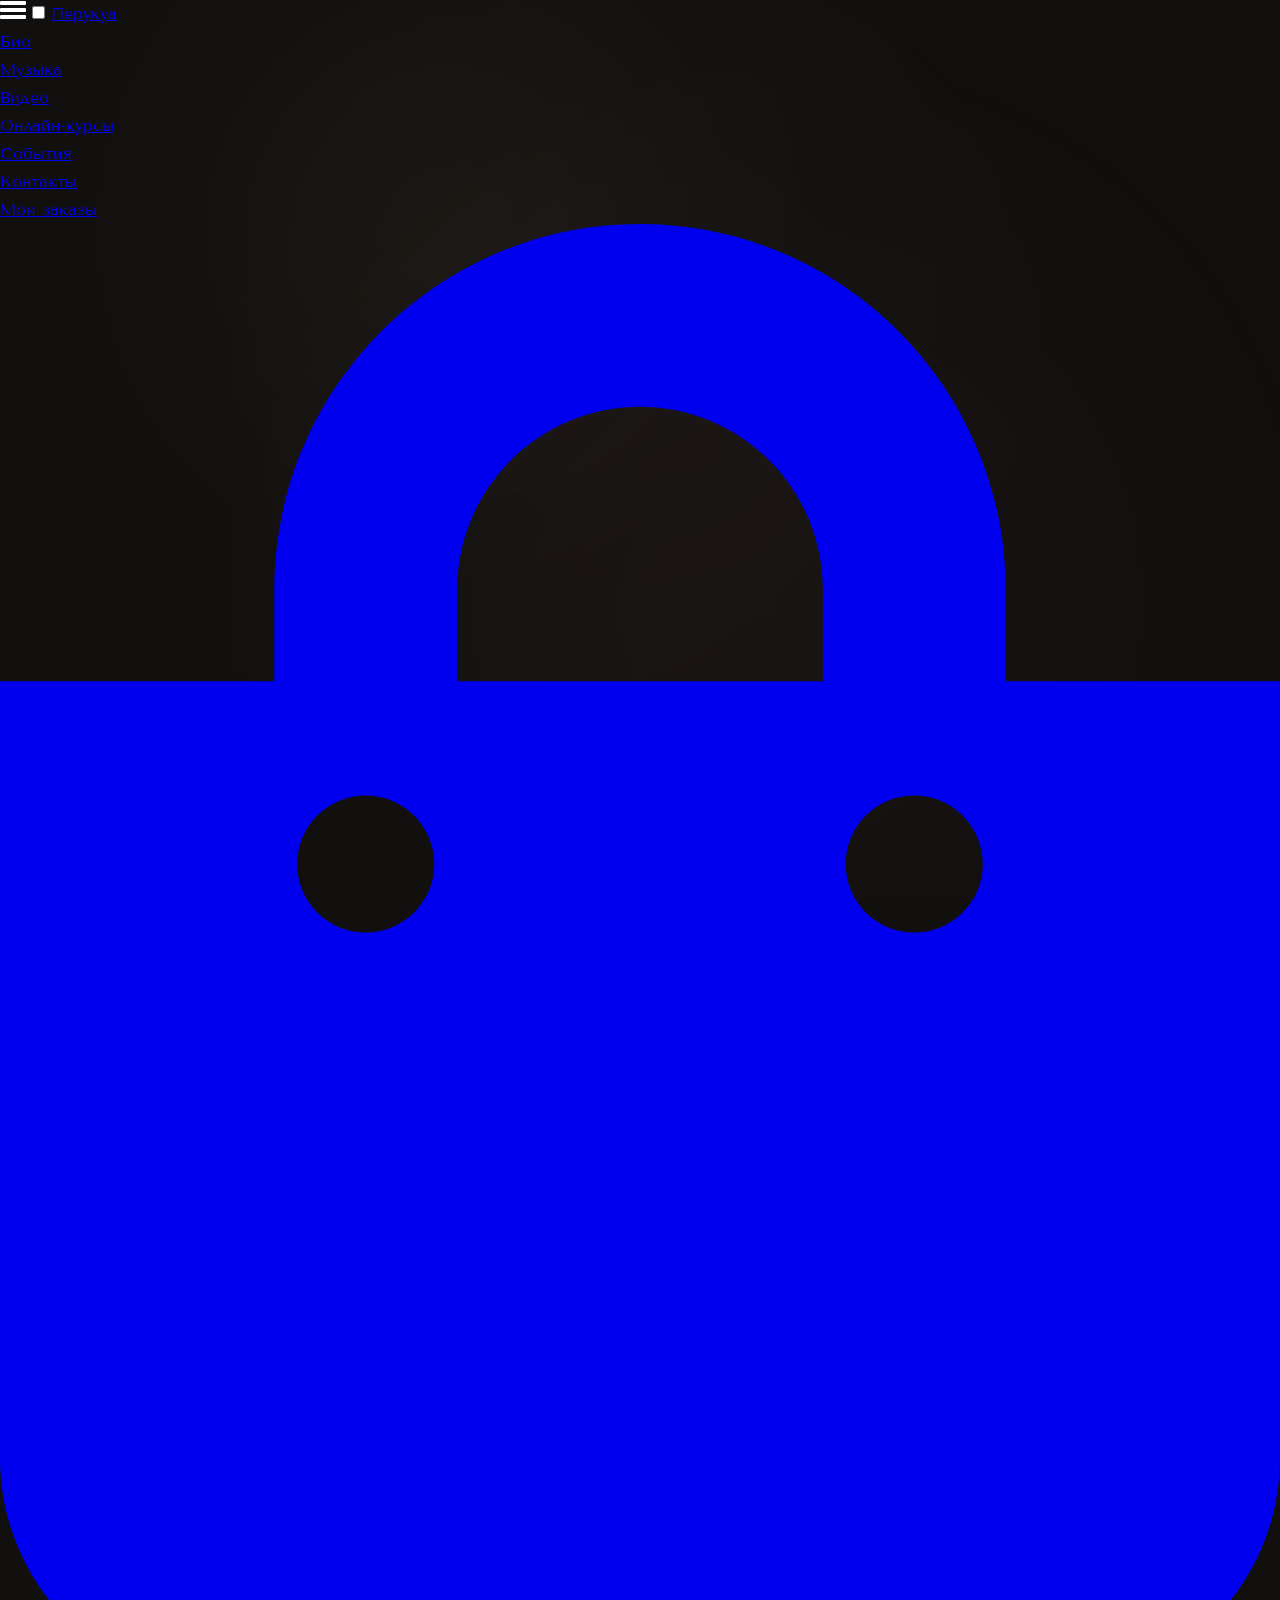
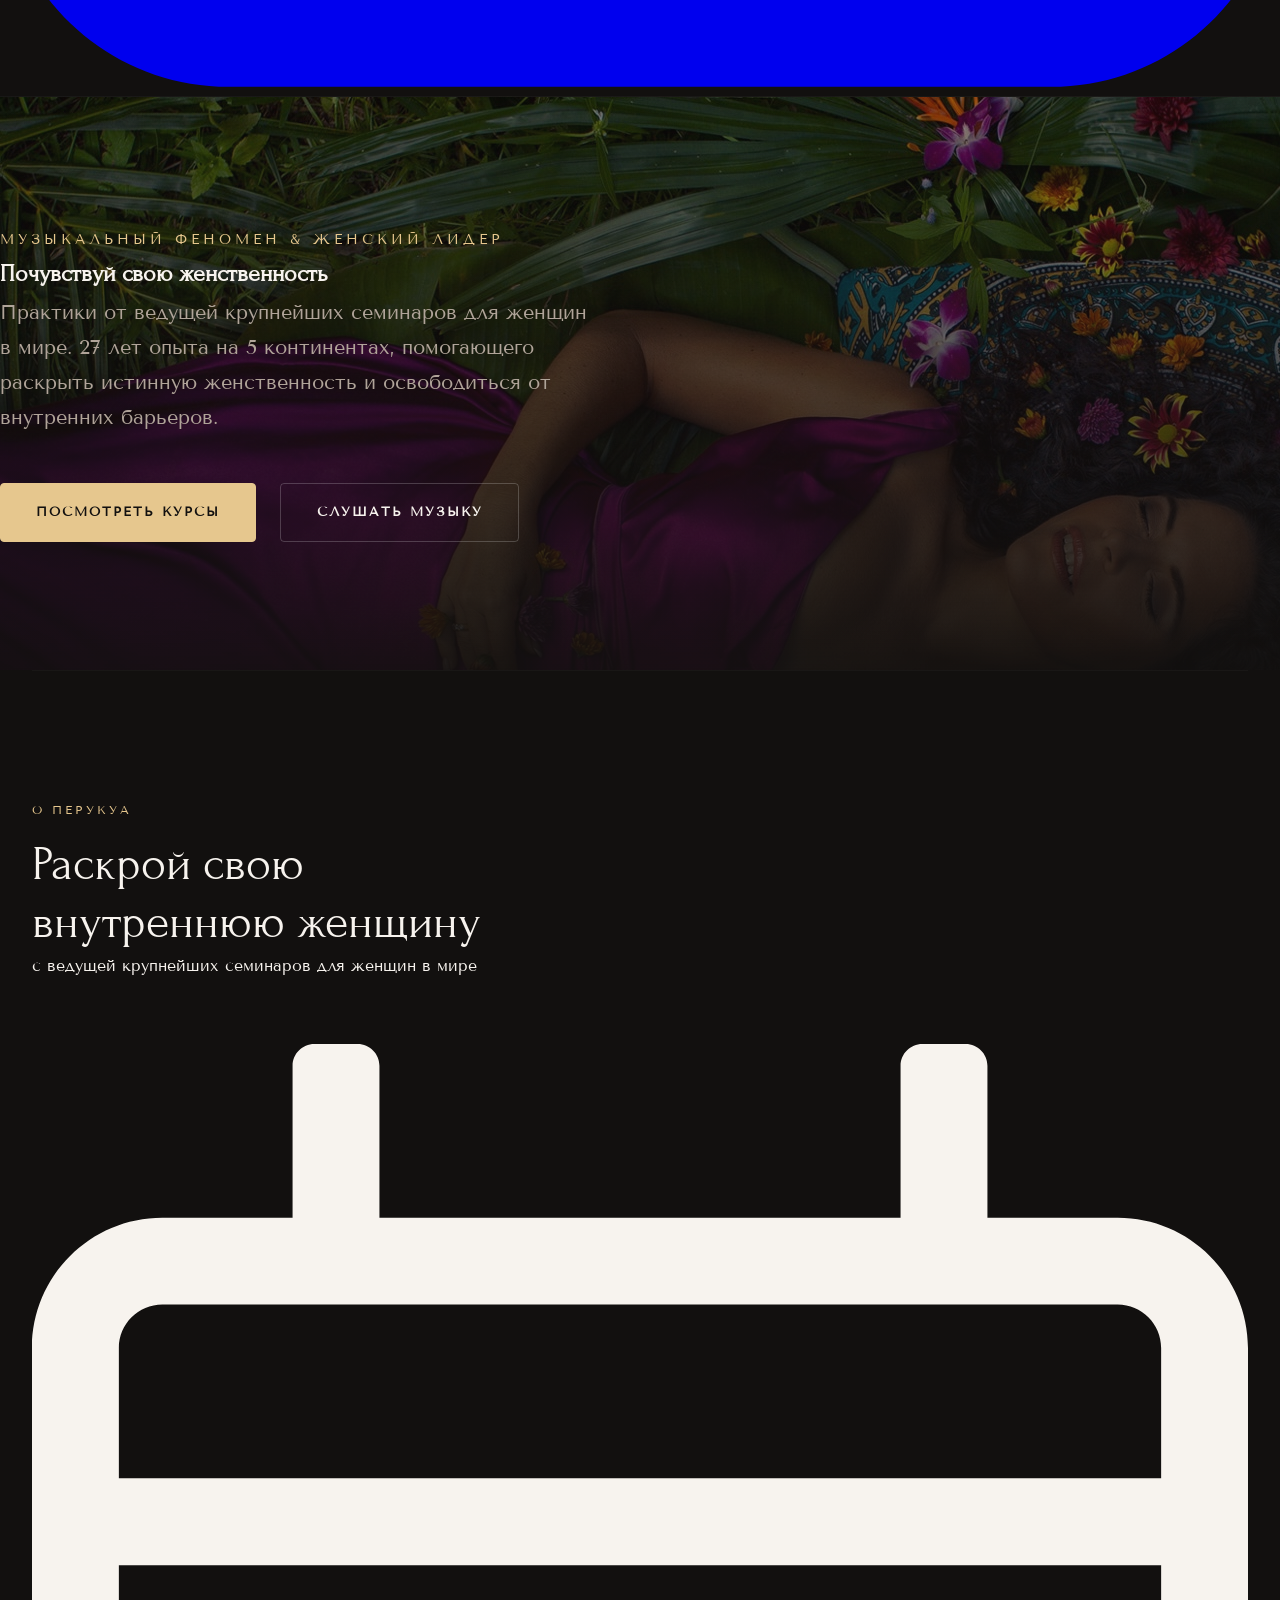
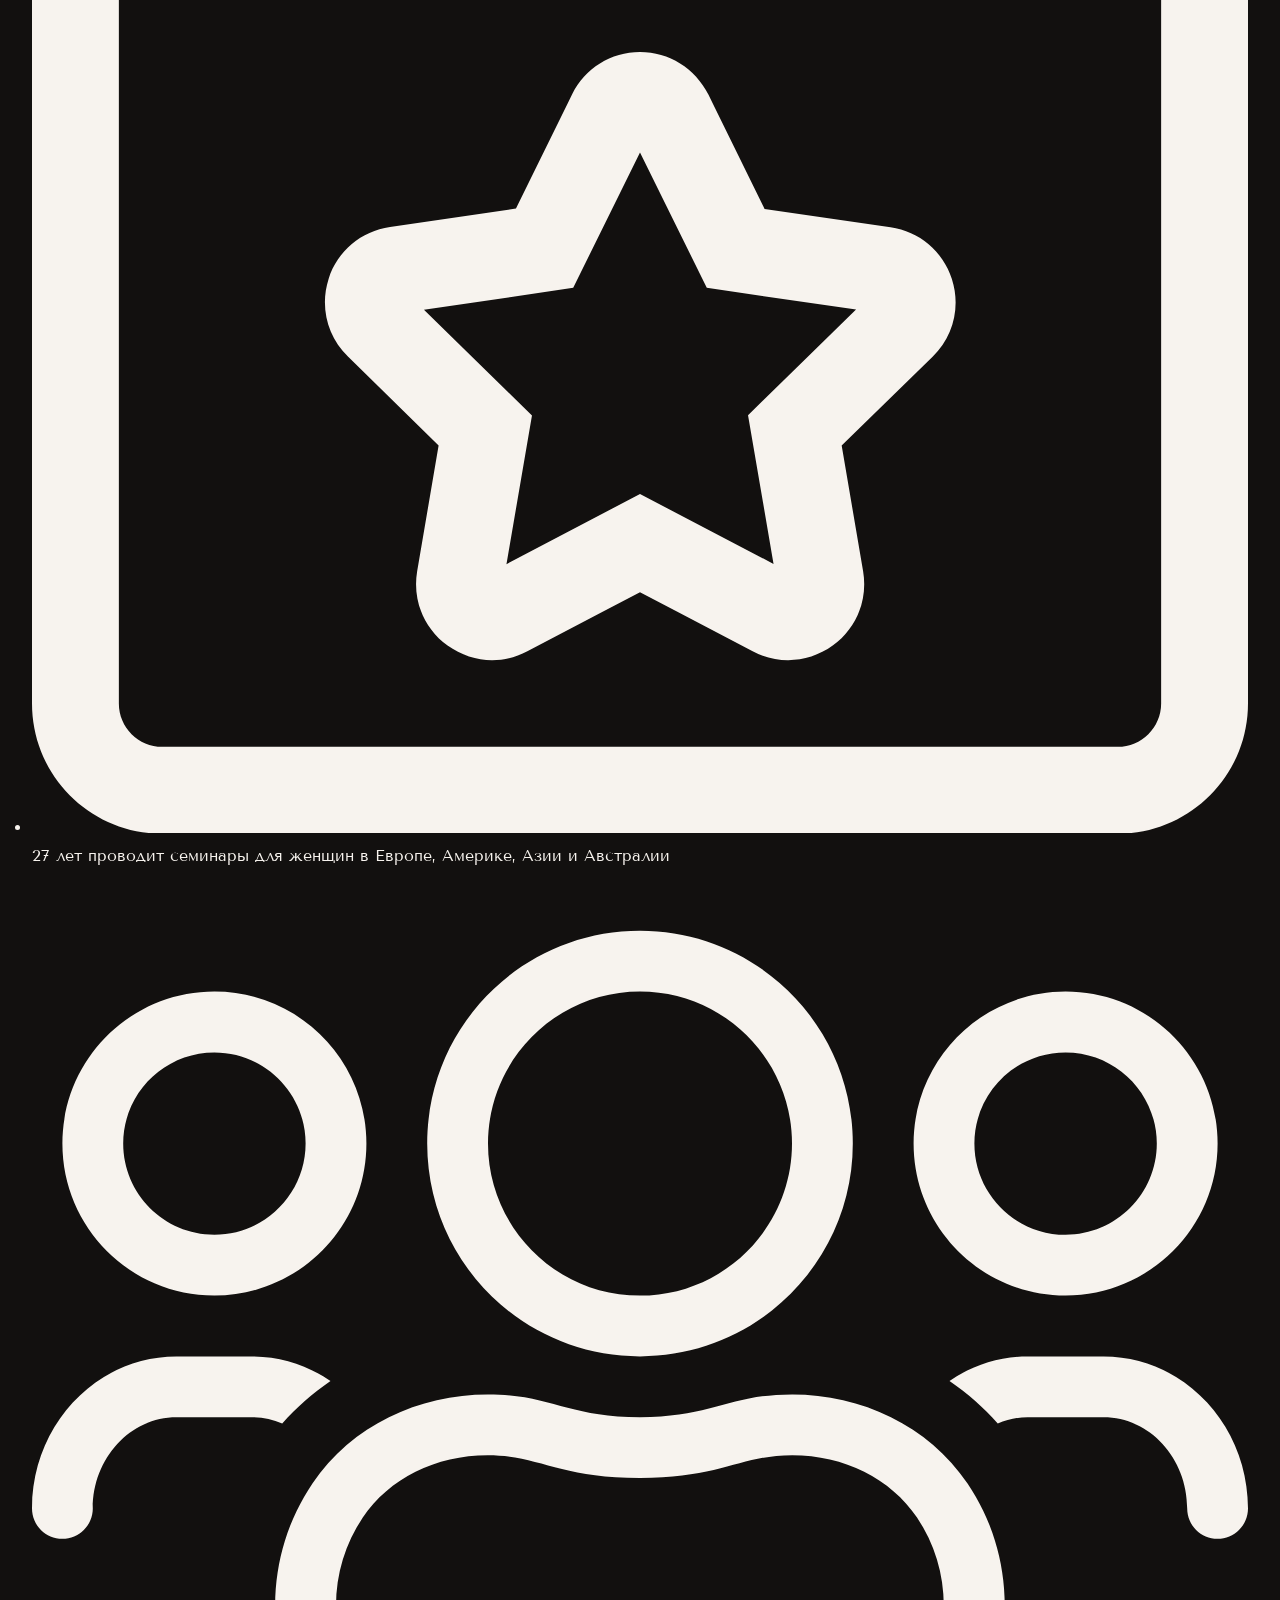
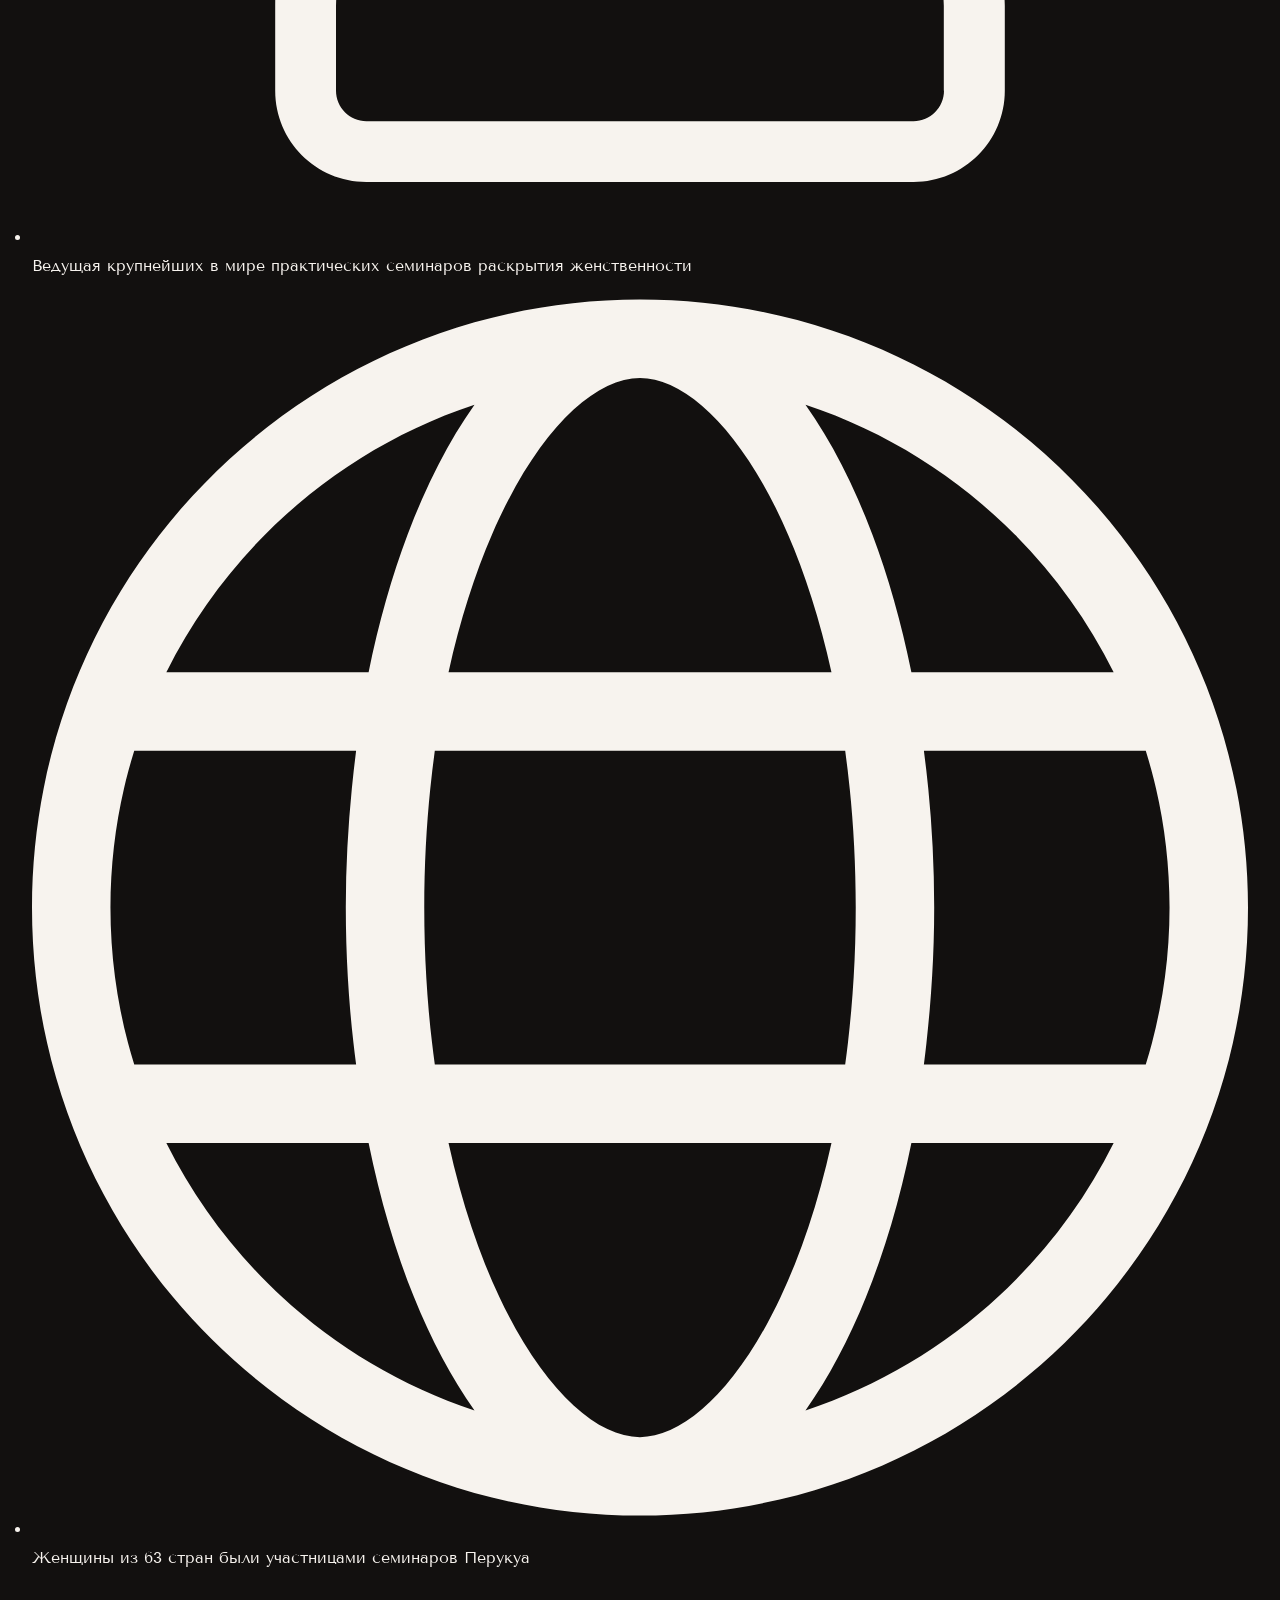
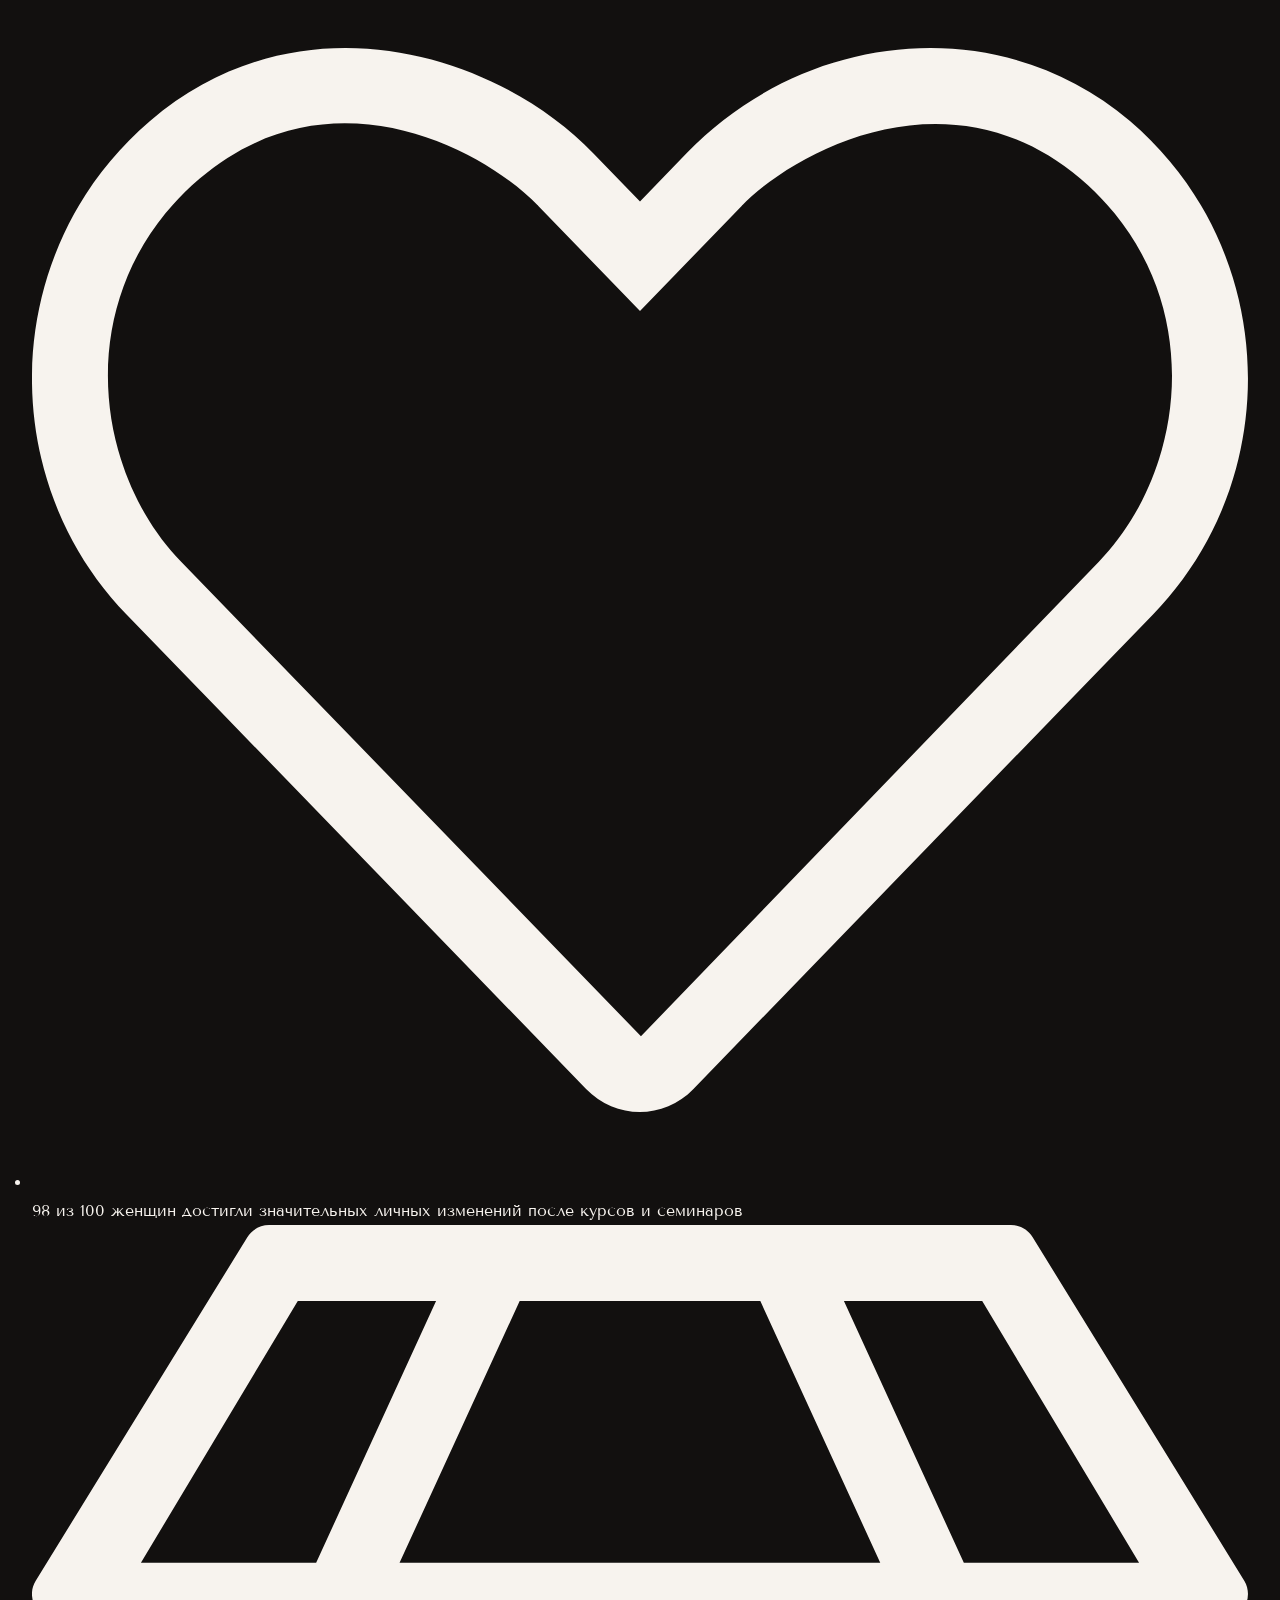
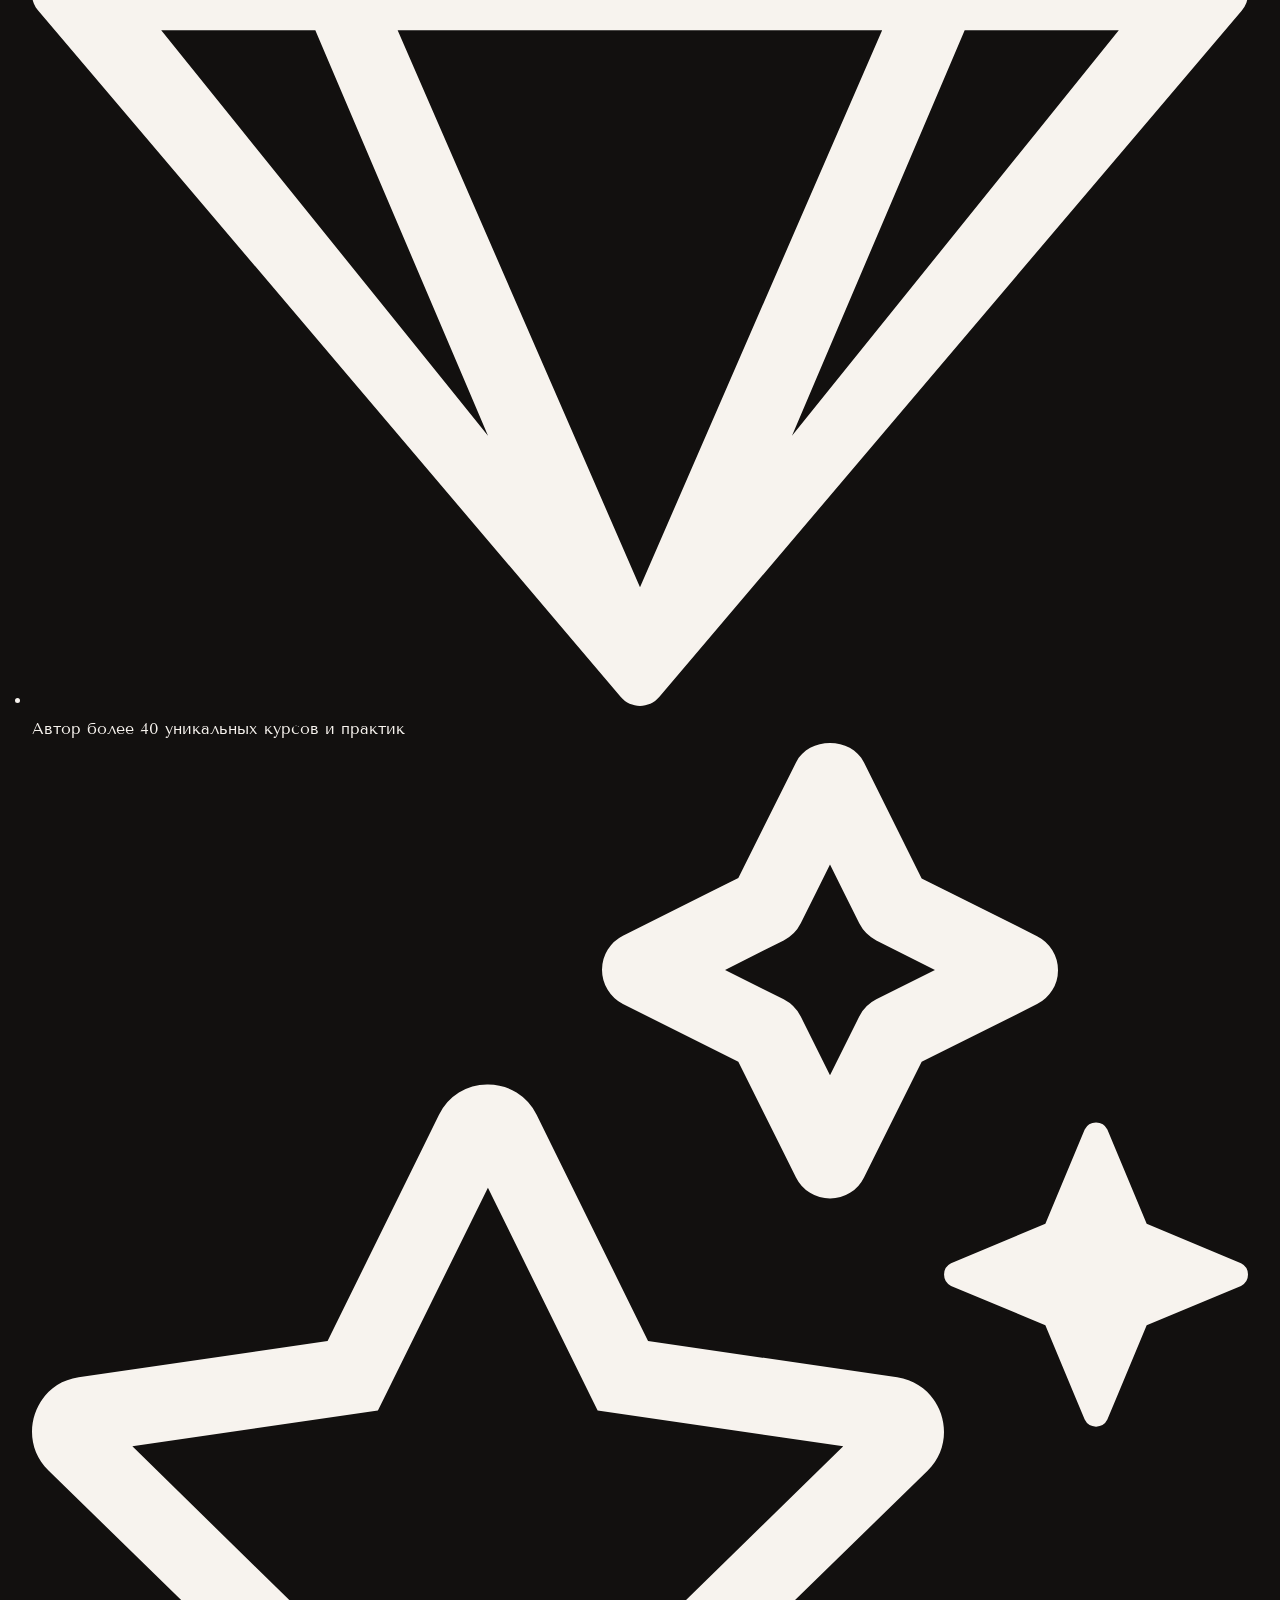
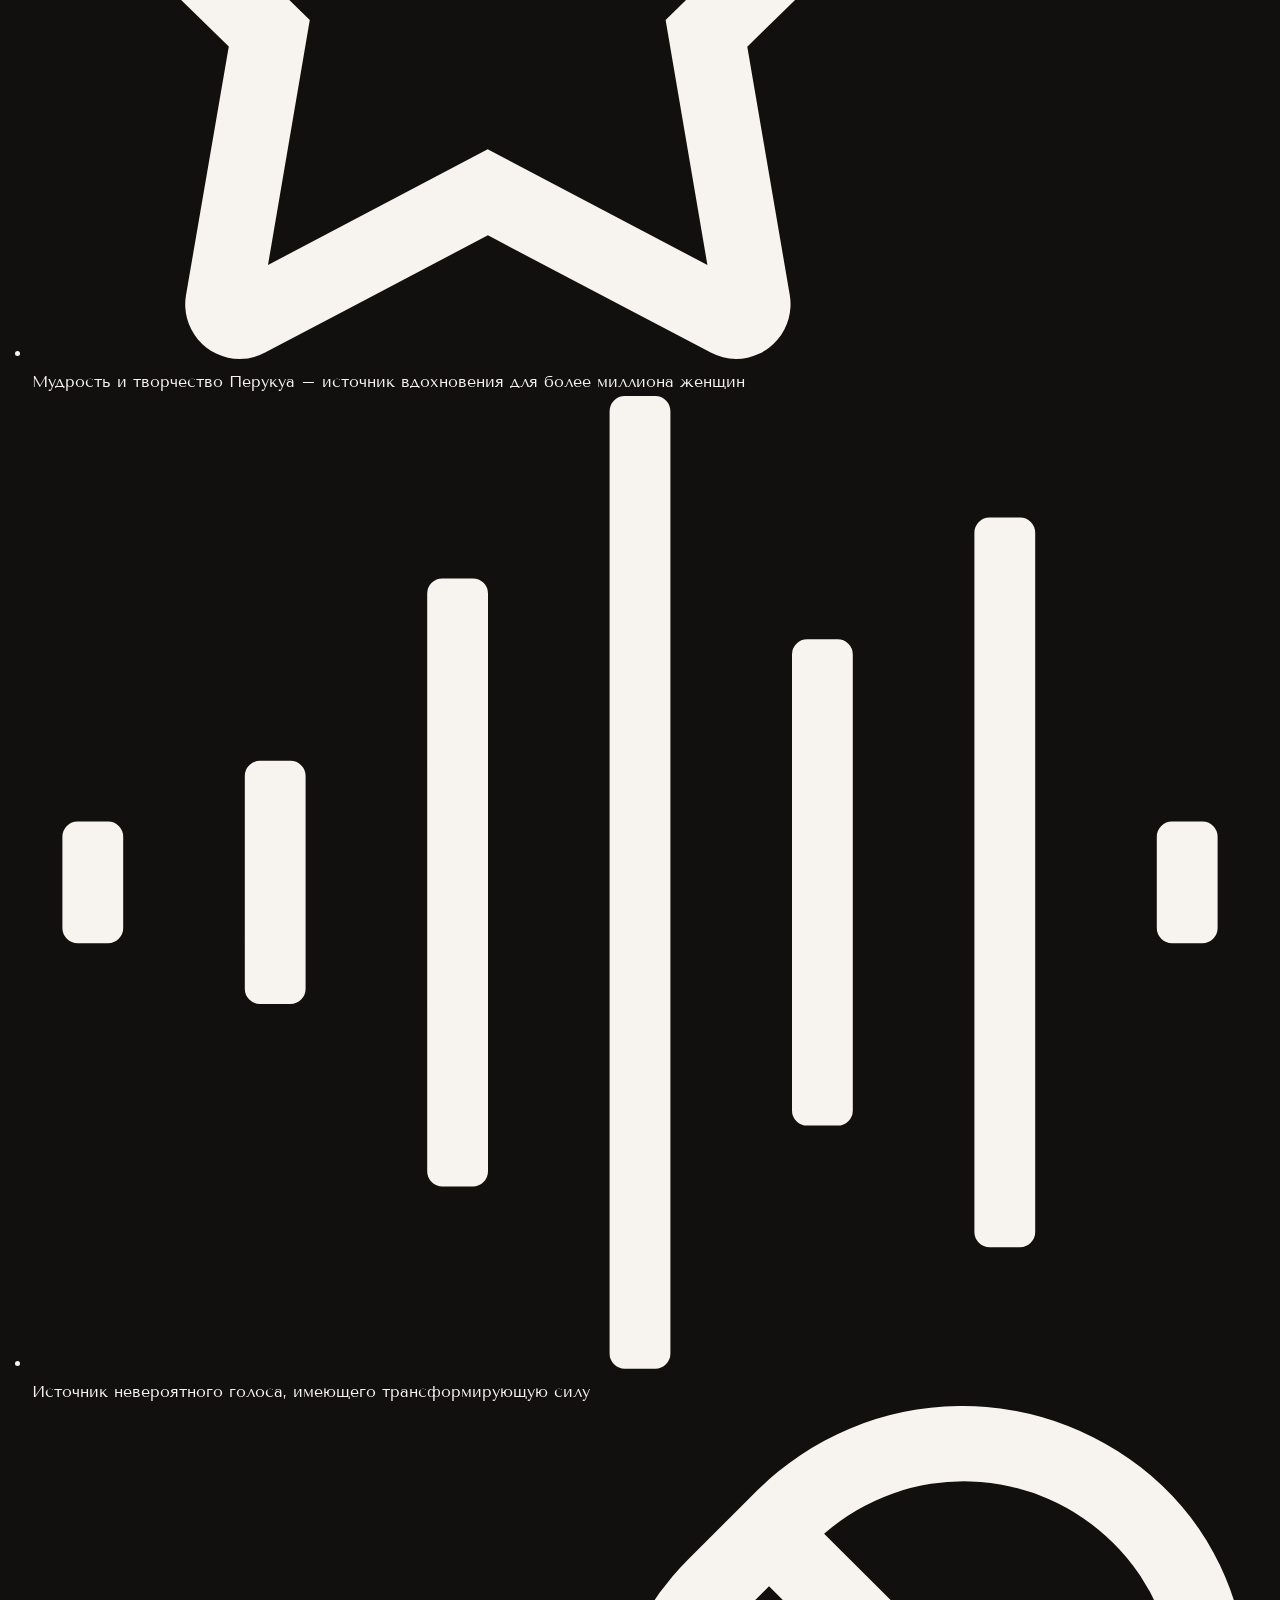
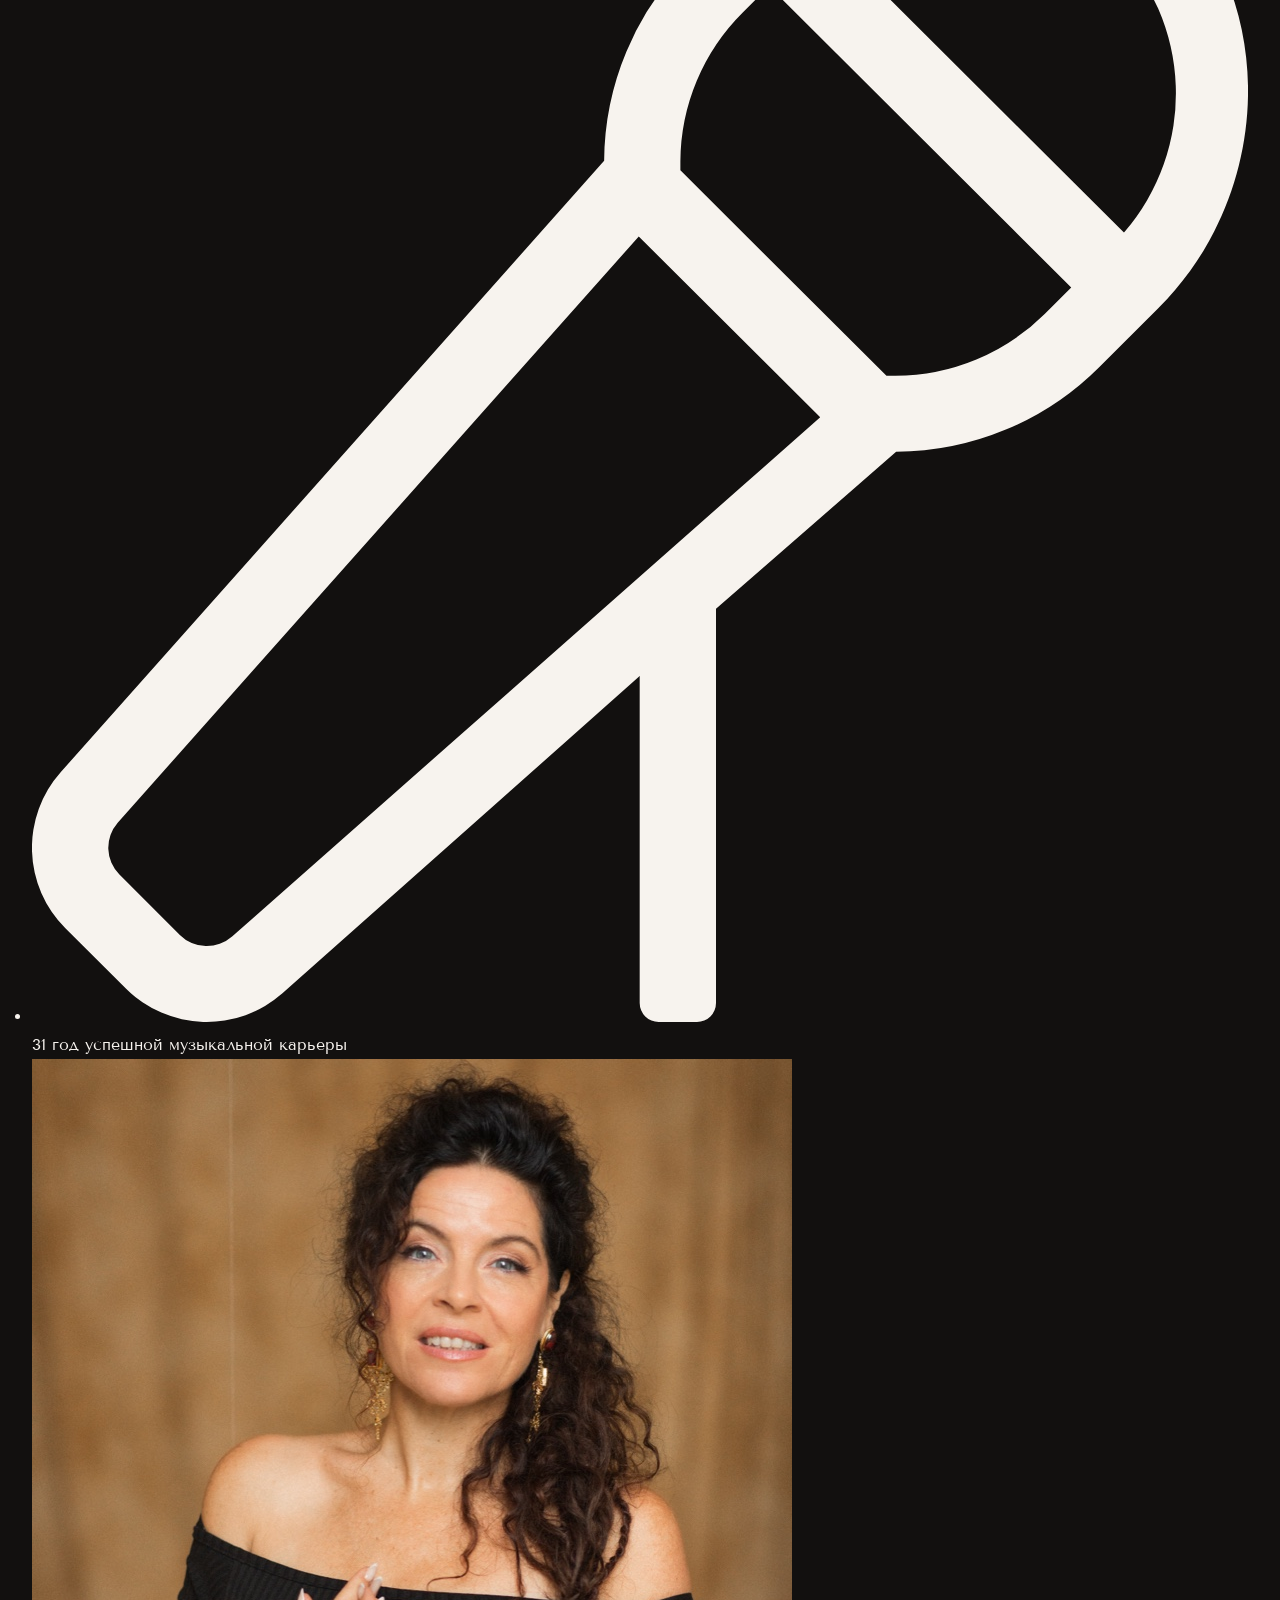
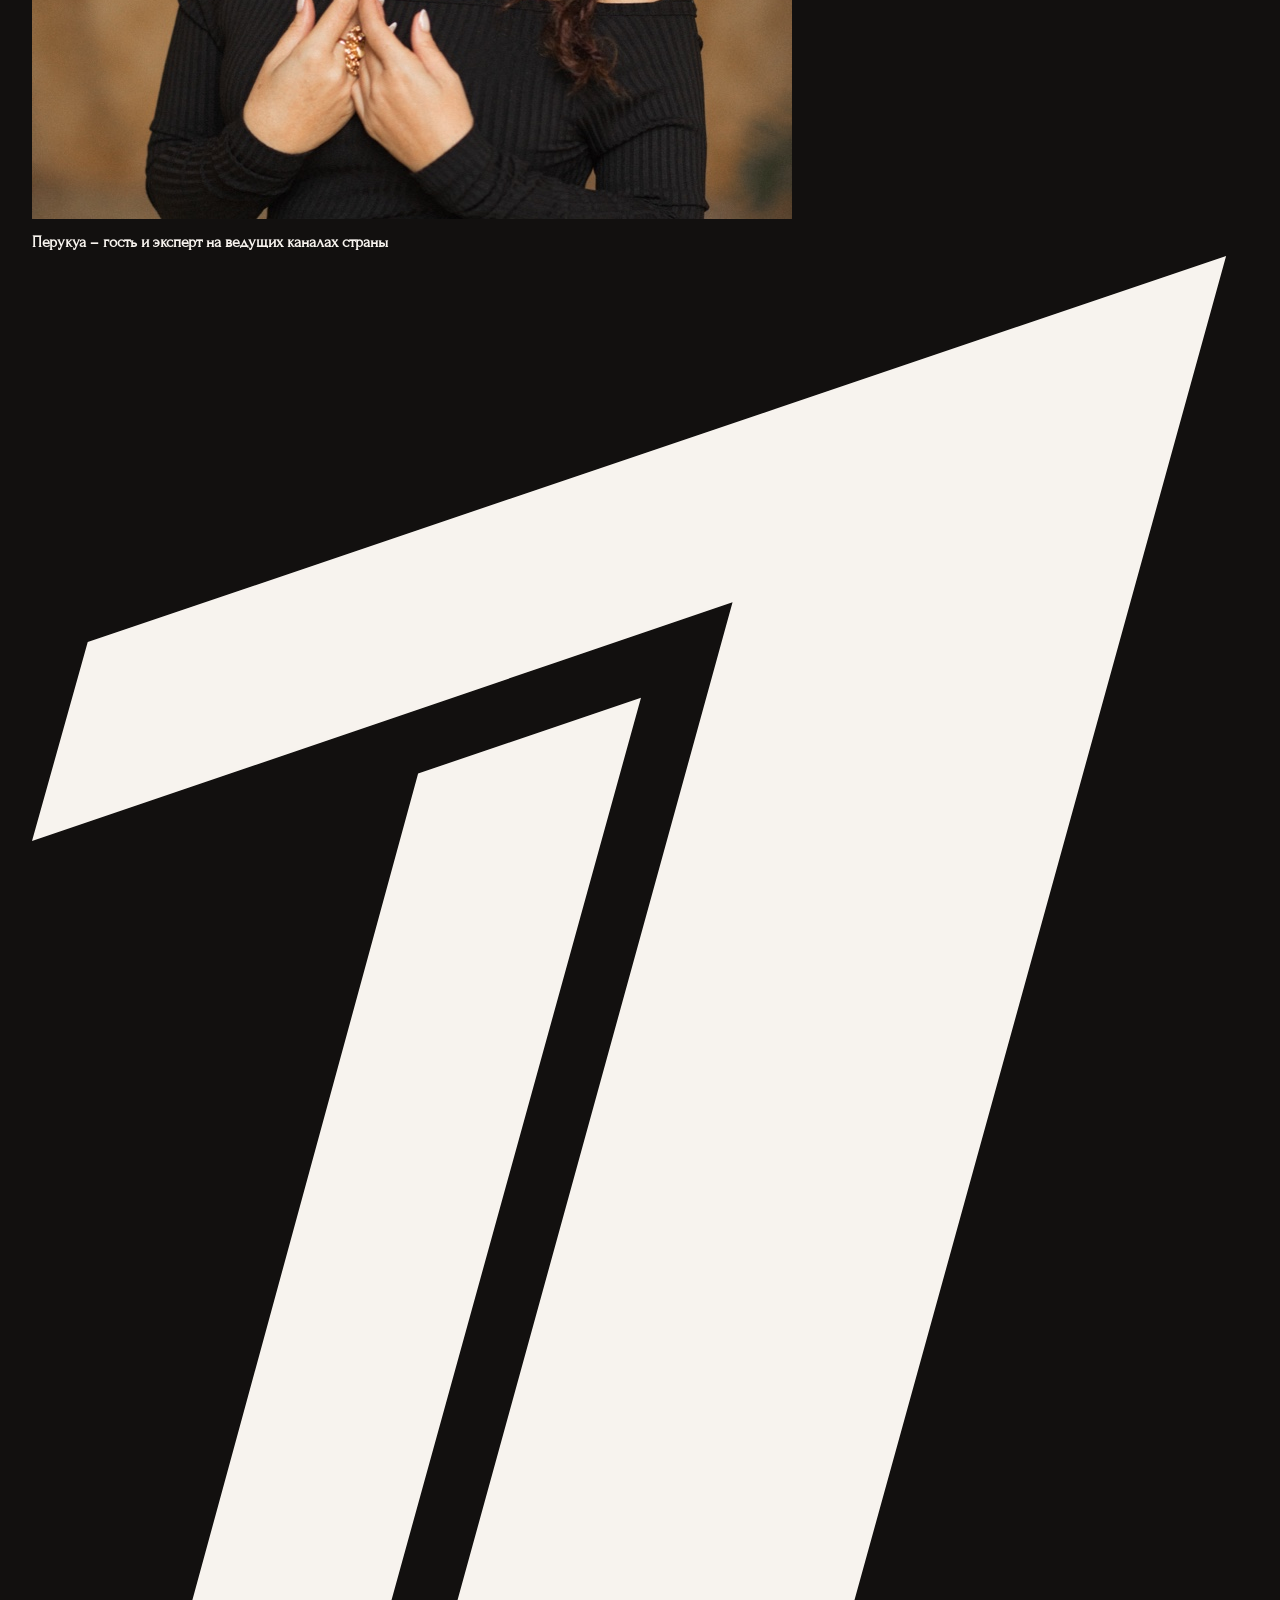
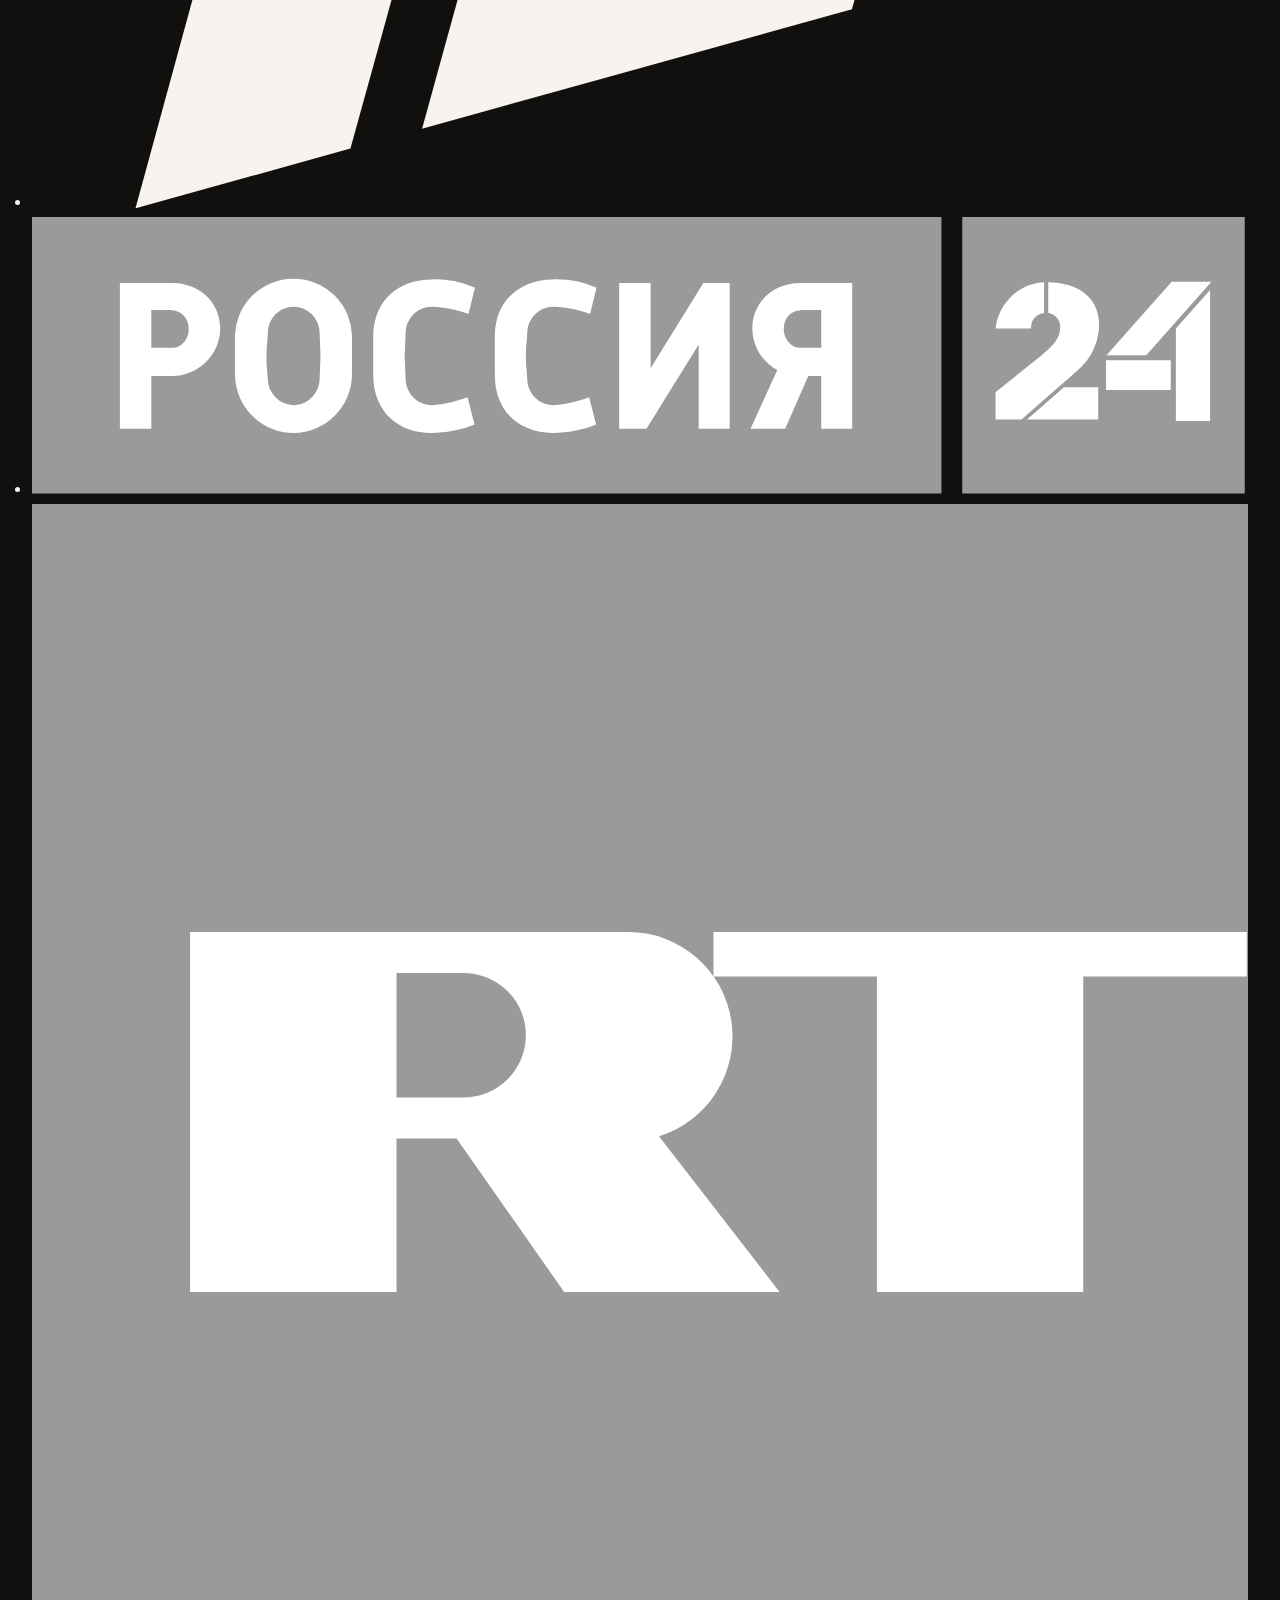
==== ru/index.html @ 077fedb5 "feat: complete typography & visual modernization for Kremlin, Audio, and Bio pages" ====
<!DOCTYPE html>
<html lang="ru" data-language-id="2">
<head>
  <meta name="viewport" content="width=device-width, initial-scale=1"/>
  <meta charset="UTF-8"/>
  <title>Перукуа — Голос Матери Земли</title>
  <meta name="description" content="Перукуа – Голос Матери Земли"/>
  <meta name="keywords" content="Перукуа сокровенная женственность йога мантра голос матери земли"/>
  <meta name="facebook-domain-verification" content="kdbkjkzxedlanq5jg2w0dafw5hteee" />
  <link rel="apple-touch-icon" sizes="180x180" href="/apple-touch-icon.png?v=1">
  <link rel="icon" type="image/png" sizes="32x32" href="/favicon-32x32.png?v=1">
  <link rel="icon" type="image/png" sizes="16x16" href="/favicon-16x16.png?v=1">
  <link rel="manifest" href="/site-ru.webmanifest?v=1">
  <link rel="shortcut icon" href="/favicon.ico?v=1">
  <meta name="apple-mobile-web-app-title" content="Peruquois">
  <meta name="application-name" content="Peruquois">
  <meta name="msapplication-TileColor" content="#da532c">
  <meta name="theme-color" content="#ffffff">
  <link rel="stylesheet" href="/style.css"/>
  <script src="/js/core.js"></script>
  <script src="/js/stats.js"></script>
</head>
<body>

  <!-- Dynamic Energy Blobs (GPU Accelerated CSS Blur) -->
  <div class="energy-bg">
    <div class="energy-blob blob-1"></div>
    <div class="energy-blob blob-2"></div>
    <div class="energy-blob blob-3"></div>
  </div>

  <!-- Transparent Floating Header Navigation -->
  <nav class="nav-main showAnimation">
    <label for="menuToggle" class="nav-main__toggle">
      <svg xmlns="http://www.w3.org/2000/svg" width="26" height="18"><g fill="#ffffff"><rect width="26" height="4" rx="1"/><rect width="26" height="4" y="7" rx="1"/><rect width="26" height="4" y="14" rx="1"/></g></svg>
    </label>
    <input type="checkbox" id="menuToggle"/>
    <a href="/ru/" class="js-link nav-main__logo">Перукуа</a>
    <ul class="nav-main__items">
      <li><a href="/ru/bio/" class="js-actionClick js-link" data-action="nav-item-click" data-action-param="7">Био</a></li>
      <li><a href="/ru/audio/" class="js-actionClick js-link" data-action="nav-item-click" data-action-param="1">Музыка</a></li>
      <li><a href="/ru/video/" class="js-actionClick js-link" data-action="nav-item-click" data-action-param="2">Видео</a></li>
      <li><a href="/ru/courses/" class="js-actionClick js-link" data-action="nav-item-click" data-action-param="8">Онлайн-курсы</a></li>
      <li><a href="/ru/events/" class="js-actionClick js-link" data-action="nav-item-click" data-action-param="10">События</a></li>
      <li><a href="/ru/contacts/" class="js-actionClick js-link" data-action="nav-item-click" data-action-param="40">Контакты</a></li>
    </ul>
    <div class="nav-right">
      <a title="Мои заказы" href="/ru/user/" class="js-link nav-main__account">Мои заказы</a>
      <a title="" href="/ru/cart/" class="js-link nav-main__cart">
        <svg xmlns="http://www.w3.org/2000/svg" viewBox="0 0 448 512" fill="currentColor"><path d="M352 160v-32C352 57.42 294.579 0 224 0 153.42 0 96 57.42 96 128v32H0v272c0 44.183 35.817 80 80 80h288c44.183 0 80-35.817 80-80V160h-96zm-192-32c0-35.29 28.71-64 64-64s64 28.71 64 64v32H160v-32zm160 120c-13.255 0-24-10.745-24-24s10.745-24 24-24 24 10.745 24 24-10.745 24-24 24zm-192 0c-13.255 0-24-10.745-24-24s10.745-24 24-24 24 10.745 24 24-10.745 24-24 24z"/></svg>
        <sup id="js-cartCounter" style="display: none;">0</sup>
      </a>
    </div>
  </nav>

  <!-- Hero Section -->
  <section class="intro" style="background-image: linear-gradient(to bottom, rgba(18, 16, 15, 0.4), rgba(18, 16, 15, 0.95)), url(/i/banners/5.jpg);">
    <div class="intro-container">
      <span class="hero-tag">Музыкальный феномен & женский лидер</span>
      <h1 class="intro__header">Почувствуй свою женственность</h1>
      <p class="hero-desc">Практики от ведущей крупнейших семинаров для женщин в мире. 27 лет опыта на 5 континентах, помогающего раскрыть истинную женственность и освободиться от внутренних барьеров.</p>
      <div class="hero-actions">
        <a href="#courses" class="btn btn-primary">Посмотреть курсы</a>
        <a href="#music" class="btn btn-secondary">Слушать музыку</a>
      </div>
    </div>
  </section>

  <main>
    <!-- Bio & Stats Section -->
    <section class="featureSlide featureSlide__bio">
      <div class="section-header">
        <span class="section-tag">О Перукуа</span>
        <h2 class="section-title">Раскрой свою внутреннюю женщину</h2>
        <p class="section-subtitle">с ведущей крупнейших семинаров для женщин в мире</p>
      </div>
      
      <div class="bio-layout">
        <ul class="feature">
          <li>
            <svg xmlns="http://www.w3.org/2000/svg" viewBox="0 0 448 512" fill="currentColor"><path d="M149.8 369l-7.9 46.3c-1.8 10.6 2.5 21.1 11.2 27.4 4.9 3.5 10.7 5.4 16.4 5.4 4.4 0 8.9-1.1 13-3.3L224 423l41.5 21.8c9.5 5 20.8 4.2 29.5-2.1 8.7-6.3 13-16.8 11.2-27.4l-7.9-46.3 33.5-32.7c7.7-7.5 10.4-18.5 7.1-28.7s-12-17.5-22.6-19l-46.4-6.8-20.7-42.1C244.3 230 234.7 224 224 224s-20.3 6-25 15.6l-20.7 42.1-46.4 6.8c-10.6 1.5-19.3 8.8-22.6 19s-.6 21.2 7.1 28.7l33.4 32.8zm49.6-58.1L224 261l24.6 49.9 55 8-39.8 38.9 9.4 54.8-49.2-25.8-49.2 25.9 9.4-54.8-39.8-38.9 55-8.1zM400 64h-48V8c0-4.4-3.6-8-8-8h-16c-4.4 0-8 3.6-8 8v56H128V8c0-4.4-3.6-8-8-8h-16c-4.4 0-8 3.6-8 8v56H48C21.5 64 0 85.5 0 112v352c0 26.5 21.5 48 48 48h352c26.5 0 48-21.5 48-48V112c0-26.5-21.5-48-48-48zm16 400c0 8.8-7.2 16-16 16H48c-8.8 0-16-7.2-16-16V192h384v272zm0-304H32v-48c0-8.8 7.2-16 16-16h352c8.8 0 16 7.2 16 16v48z"/></svg>
            <span>27 лет проводит семинары для женщин в Европе, Америке, Азии и Австралии</span>
          </li>
          <li>
            <svg xmlns="http://www.w3.org/2000/svg" viewBox="0 0 640 512" fill="currentColor"><path d="M544 224c44.2 0 80-35.8 80-80s-35.8-80-80-80-80 35.8-80 80 35.8 80 80 80zm0-128c26.5 0 48 21.5 48 48s-21.5 48-48 48-48-21.5-48-48 21.5-48 48-48zM320 256c61.9 0 112-50.1 112-112S381.9 32 320 32 208 82.1 208 144s50.1 112 112 112zm0-192c44.1 0 80 35.9 80 80s-35.9 80-80 80-80-35.9-80-80 35.9-80 80-80zm244 192h-40c-15.2 0-29.3 4.8-41.1 12.9 9.4 6.4 17.9 13.9 25.4 22.4 4.9-2.1 10.2-3.3 15.7-3.3h40c24.2 0 44 21.5 44 48 0 8.8 7.2 16 16 16s16-7.2 16-16c0-44.1-34.1-80-76-80zM96 224c44.2 0 80-35.8 80-80s-35.8-80-80-80-80 35.8-80 80 35.8 80 80 80zm0-128c26.5 0 48 21.5 48 48s-21.5 48-48 48-48-21.5-48-48 21.5-48 48-48zm304.1 180c-33.4 0-41.7 12-80.1 12-38.4 0-46.7-12-80.1-12-36.3 0-71.6 16.2-92.3 46.9-12.4 18.4-19.6 40.5-19.6 64.3V432c0 26.5 21.5 48 48 48h288c26.5 0 48-21.5 48-48v-44.8c0-23.8-7.2-45.9-19.6-64.3-20.7-30.7-56-46.9-92.3-46.9zM480 432c0 8.8-7.2 16-16 16H176c-8.8 0-16-7.2-16-16v-44.8c0-16.6 4.9-32.7 14.1-46.4 13.8-20.5 38.4-32.8 65.7-32.8 27.4 0 37.2 12 80.2 12s52.8-12 80.1-12c27.3 0 51.9 12.3 65.7 32.8 9.2 13.7 14.1 29.8 14.1 46.4V432zM157.1 268.9c-11.9-8.1-26-12.9-41.1-12.9H76c-41.9 0-76 35.9-76 80 0 8.8 7.2 16 16 16s16-7.2 16-16c0-26.5 19.8-48 44-48h40c5.5 0 10.8 1.2 15.7 3.3 7.5-8.5 16.1-16 25.4-22.4z"/></svg>
            <span>Ведущая крупнейших в мире практических семинаров раскрытия женственности</span>
          </li>
          <li>
            <svg xmlns="http://www.w3.org/2000/svg" viewBox="0 0 496 512" fill="currentColor"><path d="M248 8C111 8 0 119 0 256s111 248 248 248 248-111 248-248S385 8 248 8zm193.2 152h-82.5c-9-44.4-24.1-82.2-43.2-109.1 55 18.2 100.2 57.9 125.7 109.1zM336 256c0 22.9-1.6 44.2-4.3 64H164.3c-2.7-19.8-4.3-41.1-4.3-64s1.6-44.2 4.3-64h167.4c2.7 19.8 4.3 41.1 4.3 64zM248 40c26.9 0 61.4 44.1 78.1 120H169.9C186.6 84.1 221.1 40 248 40zm-67.5 10.9c-19 26.8-34.2 64.6-43.2 109.1H54.8c25.5-51.2 70.7-90.9 125.7-109.1zM32 256c0-22.3 3.4-43.8 9.7-64h90.5c-2.6 20.5-4.2 41.8-4.2 64s1.5 43.5 4.2 64H41.7c-6.3-20.2-9.7-41.7-9.7-64zm22.8 96h82.5c9 44.4 24.1 82.2 43.2 109.1-55-18.2-100.2-57.9-125.7-109.1zM248 472c-26.9 0-61.4-44.1-78.1-120h156.2c-16.7 75.9-51.2 120-78.1 120zm67.5-10.9c19-26.8 34.2-64.6 43.2-109.1h82.5c-25.5 51.2-70.7 90.9-125.7 109.1zM363.8 320c2.6-20.5 4.2-41.8 4.2-64s-1.5-43.5-4.2-64h90.5c6.3 20.2 9.7 41.7 9.7 64s-3.4 43.8-9.7 64h-90.5z"/></svg>
            <span>Женщины из 63 стран были участницами семинаров Перукуа</span>
          </li>
          <li>
            <svg xmlns="http://www.w3.org/2000/svg" viewBox="0 0 512 512" fill="currentColor"><path d="M462.3 62.7c-54.5-46.4-136-38.7-186.6 13.5L256 96.6l-19.7-20.3C195.5 34.1 113.2 8.7 49.7 62.7c-62.8 53.6-66.1 149.8-9.9 207.8l193.5 199.8c6.2 6.4 14.4 9.7 22.6 9.7 8.2 0 16.4-3.2 22.6-9.7L472 270.5c56.4-58 53.1-154.2-9.7-207.8zm-13.1 185.6L256.4 448.1 62.8 248.3c-38.4-39.6-46.4-115.1 7.7-161.2 54.8-46.8 119.2-12.9 142.8 11.5l42.7 44.1 42.7-44.1c23.2-24 88.2-58 142.8-11.5 54 46 46.1 121.5 7.7 161.2z"/></svg>
            <span>98 из 100 женщин достигли значительных личных изменений после курсов и семинаров</span>
          </li>
          <li>
            <svg xmlns="http://www.w3.org/2000/svg" viewBox="0 0 576 512" fill="currentColor"><path d="M463.7 0H112.3c-4.2 0-8.1 2.2-10.3 5.8L1.7 168.6c-2.7 4.4-2.2 10.1 1.2 14l276 325.2c4.8 5.6 13.4 5.6 18.2 0l276-325.2c3.4-3.9 3.8-9.6 1.2-14L474 5.8c-2.2-3.6-6.1-5.8-10.3-5.8zm-13.6 36l74.3 124h-83L384.6 36h65.5zM345 36l56.8 124H174.1L231 36h114zm-219.1 0h65.5l-56.8 124h-83l74.3-124zM61.2 192h73L216 384 61.2 192zm112 0h229.5L288 455.8 173.2 192zM360 384l81.8-192h73L360 384z"/></svg>
            <span>Автор более 40 уникальных курсов и практик</span>
          </li>
          <li>
            <svg xmlns="http://www.w3.org/2000/svg" viewBox="0 0 512 512" fill="currentColor"><path d="M509.05273,219.03853l-39.71289-16.56934-16.55859-39.73866a5.32506,5.32506,0,0,0-9.541,0l-16.56054,39.73866-39.71094,16.56934a5.33947,5.33947,0,0,0,0,9.54721L426.67969,245.157l16.56054,39.73671a5.3235,5.3235,0,0,0,9.541,0L469.33984,245.157l39.71289-16.57129a5.33947,5.33947,0,0,0,0-9.54721ZM364.30049,267.08,259.38106,251.77833,212.46892,156.549a22.735,22.735,0,0,0-20.59634-12.7878A22.40581,22.40581,0,0,0,171.37,156.549l-46.91214,95.22933L19.6322,267.08C.84859,269.76557-6.65235,293.06155,6.94311,306.349l75.91578,74.05684L64.85663,485.01914A23.00313,23.00313,0,0,0,87.45322,512a22.60025,22.60025,0,0,0,10.68884-2.6856l93.82428-49.37123,93.82429,49.37123A23.38328,23.38328,0,0,0,296.38571,512a23.09547,23.09547,0,0,0,22.69035-26.88718l-17.9085-104.61329,75.91578-74.05685C390.6788,293.06155,383.0841,269.87487,364.30049,267.08ZM266.78824,369.28873l17.596,103.14558-92.51162-48.7779L99.361,472.43431l17.596-103.14558L42.26,296.1531l103.388-15.08305,46.31831-93.83969,46.19331,93.83969L341.57888,296.1531ZM423.1875,81.33009,374.59375,57.01744,350.3125,8.17327c-5.40625-10.89769-23.21875-10.89769-28.625,0L297.40625,56.81419,248.8125,81.12683A16.04689,16.04689,0,0,0,240,95.433a16.46336,16.46336,0,0,0,8.8125,14.50941L297.40625,134.255,321.6875,182.896A16.07056,16.07056,0,0,0,336,191.79235a15.87374,15.87374,0,0,0,14.3125-8.8964L374.59375,134.255l48.59375-24.31264a16.0185,16.0185,0,0,0,0-28.6123ZM355.5,107.94109a16.19316,16.19316,0,0,0-7.1875,7.2078L336,139.86805l-12.3125-24.71916a16.75685,16.75685,0,0,0-7.1875-7.2078L291.8125,95.54243,316.5,83.12813a16.11584,16.11584,0,0,0,7.1875-7.2078L336,51.20117l12.3125,24.71916a16.59161,16.59161,0,0,0,7.1875,7.2078l24.6875,12.4143Z"/></svg>
            <span>Мудрость и творчество Перукуа – источник вдохновения для более миллиона женщин</span>
          </li>
          <li>
            <svg xmlns="http://www.w3.org/2000/svg" viewBox="0 0 640 512" fill="currentColor"><path d="M232 96h-16a8 8 0 0 0-8 8v304a8 8 0 0 0 8 8h16a8 8 0 0 0 8-8V104a8 8 0 0 0-8-8zm-96 96h-16a8 8 0 0 0-8 8v112a8 8 0 0 0 8 8h16a8 8 0 0 0 8-8V200a8 8 0 0 0-8-8zm-96 32H24a8 8 0 0 0-8 8v48a8 8 0 0 0 8 8h16a8 8 0 0 0 8-8v-48a8 8 0 0 0-8-8zm384-96h-16a8 8 0 0 0-8 8v240a8 8 0 0 0 8 8h16a8 8 0 0 0 8-8V136a8 8 0 0 0-8-8zm192 96h-16a8 8 0 0 0-8 8v48a8 8 0 0 0 8 8h16a8 8 0 0 0 8-8v-48a8 8 0 0 0-8-8zM520 64h-16a8 8 0 0 0-8 8v368a8 8 0 0 0 8 8h16a8 8 0 0 0 8-8V72a8 8 0 0 0-8-8zM328 0h-16a8 8 0 0 0-8 8v496a8 8 0 0 0 8 8h16a8 8 0 0 0 8-8V8a8 8 0 0 0-8-8z"/></svg>
            <span>Источник невероятного голоса, имеющего трансформирующую силу</span>
          </li>
          <li>
            <svg xmlns="http://www.w3.org/2000/svg" viewBox="0 0 512 512" fill="currentColor"><path d="M475.78 33.5a122.38 122.38 0 0 0-170.45 2.13l-28.77 28.68a121 121 0 0 0-35.66 85.08L12.06 406.85a47.88 47.88 0 0 0 2 65.71l25.46 25.38a48.27 48.27 0 0 0 65.93 2l150.42-133.6V504a8 8 0 0 0 8 8H280a8 8 0 0 0 8-8V338l75.85-66.08a121.82 121.82 0 0 0 85.37-35.54l25.09-25C523 162.86 525.64 80.79 475.78 33.5zM84.25 476a16.08 16.08 0 0 1-22-.68l-25.44-25.39a16 16 0 0 1-.72-21.86l219.39-246.83 76.4 76.13zM426.5 213.74a89.56 89.56 0 0 1-62.92 26.17h-3.8L273 153.42v-3.78a88.92 88.92 0 0 1 26.27-62.7l11.06-11 127.24 126.77zm33.28-34.14L333.52 53.77A89.34 89.34 0 0 1 459.78 179.6z"/></svg>
            <span>31 год успешной музыкальной карьеры</span>
          </li>
        </ul>
        <div class="bio-visual">
          <img src="/i/features/bio/header-1.jpg" alt="Перукуа" class="bio-hero-img"/>
        </div>
      </div>

      <!-- TV & Media partners -->
      <div class="media-partners">
        <h4 class="bio__media-header">Перукуа – гость и эксперт на ведущих каналах страны</h4>
        <ul class="bio__media">
          <li><svg xmlns="http://www.w3.org/2000/svg" viewBox="0 0 47 60" fill="currentColor"><path d="M2.154 14.923L0 22.615l27.077-9.23-12 43.538 16.615-4.615L46.154 0l-44 14.923zM14.924 20L4 60l8.308-2.308 11.23-40.615L14.923 20z"/></svg></li>
          <li><svg xmlns="http://www.w3.org/2000/svg" viewBox="0 0 263 60" fill="currentColor"><g fill="none"><path fill="#9A9A9A" d="M0 0h196.7v59.8H0zM201.2 0h61.1v59.8h-61.1z"/><g fill="#FFF"><path d="M166.2 14.3c-5.7 0-10.4 4-10.4 9.8 0 3.9 2.2 7.3 5.4 9l-5.8 12.7h7.5l5-11.4h2.8v11.4h6.7V14.3h-11.2zm0 5.8h4.5v8.2h-4.5c-2 0-3.6-1.8-3.6-4.1s1.5-4 3.6-4zM145.2 14.3l-11.4 18.4V14.3H127v31.5h5.9l11.3-18.2v18.2h6.7V14.3zM30.3 20.1h-4.5v8.2h4.5c2 0 3.6-1.8 3.6-4.1s-1.6-4-3.6-4zm0-5.8c5.7 0 10.4 4 10.4 9.8 0 5.6-4.7 10.3-10.4 10.3h-4.5v11.4H19V14.3h11.3zm32.1 15.8l-.2-5a5.7 5.7 0 00-5.6-5.7c-3.1 0-5.5 2.5-5.6 5.6 0 1.4-.3 3.1-.3 5 0 2 .2 3.7.3 5a5.7 5.7 0 005.6 5.7c3 0 5.5-2.5 5.6-5.6l.2-5zm-5.8 16.6c-7 0-12.7-5.7-12.7-12.7v-8a12.6 12.6 0 1125.3 0v8c0 7-5.7 12.7-12.6 12.7zm29.8-33.2c-7 0-12.7 4.5-12.6 12.6v8c0 8.2 5.6 12.6 12.6 12.6 3 0 6.4-.6 9.3-1.8L94.2 39c-2.8 1.1-6.1 1.7-7.8 1.7-3 0-5.5-2.5-5.6-5.6l-.2-5 .2-5a5.7 5.7 0 015.6-5.7c1.8 0 5.3.5 8 1.6l1.4-5.7a22 22 0 00-9.4-1.8zm26.3 0c-7 0-12.7 4.5-12.6 12.6v8c0 8.2 5.6 12.6 12.6 12.6 3 0 6.4-.6 9.3-1.8l-1.5-5.9c-2.8 1.1-6.1 1.7-7.8 1.7-3 0-5.5-2.5-5.6-5.6 0-1.4-.3-3.1-.3-5 0-2 .3-3.7.3-5a5.7 5.7 0 015.6-5.7c1.8 0 5.3.5 8 1.6l1.4-5.7a22 22 0 00-9.4-1.8z"/></g><path fill="#FFF" d="M246.3 30.9v6.5h-14V31h14zm.1-16.8l-14 15.8h8.6L255.1 14h-8.7zm1 0v.2l.2-.2h-.2zm7.4 1.7l-7.4 8.3v20h7.4V15.9zm-35-1.7v6.6c1.5.3 2.6 1.6 2.6 3.1 0 2.6-1.8 4.3-4.3 6.3l-9.7 7.8v5.9h5.6l12-10.5a13 13 0 004.8-10c0-6.2-4.9-9.1-11-9.2zm-1 0c-5.4.3-9.8 4.6-10.4 10h7.7v-.3c0-1.6 1.2-3 2.8-3V14zm4.4 22.7l-8 7h15.4v-7h-7.4z"/></g></svg></li>
          <li><svg xmlns="http://www.w3.org/2000/svg" viewBox="0 0 60 60" fill="currentColor"><g fill="none"><path fill="#9A9A9A" d="M0 0h60v60H0z"/><g fill="#FFF"><path d="M59.941 21.118v2.199h-8.07v15.564H41.69V23.316h-8.064v-2.198z"/><path d="M30.935 31.195l.003-.002a5.153 5.153 0 00-1.532-10.075h.018H7.801v17.764h10.184v-7.575h2.965l5.308 7.575 10.63-.001-5.953-7.686zm-9.64-1.91v.001h-3.309v-6.144h3.309v-.002a3.072 3.072 0 110 6.144z"/></g></g></svg></li>
          <li><svg xmlns="http://www.w3.org/2000/svg" viewBox="0 0 147 48" fill="currentColor"><path fill="#9A9A9A" d="M93.4 0h-39c-2.6 0-4.6 2-4.6 4.5v39a4.5 4.5 0 004.5 4.5h39c2.5 0 4.5-2 4.5-4.5v-39c0-2.5-2-4.5-4.4-4.5zm-12 45c0 .9-.3 1.4-1 1.4H67.6c-.8 0-1.1-.5-1.1-1.3V32.5c0-.5.4-1 .9-1h13c.5 0 1 .5 1 1v12.6zm0-29.3c0 .5-.4.9-.9.9h-13a1 1 0 01-1-1V3c0-.8.4-1.3 1.2-1.3h12.5c.8 0 1.2.5 1.2 1.3v12.8zM142.3 0h-39c-2.5 0-4.5 2-4.5 4.5v39a4.5 4.5 0 004.4 4.5h39.1a4.5 4.5 0 004.5-4.5v-39c0-2.5-2-4.5-4.5-4.5zm-27.2 45c0 .9-.3 1.4-1.2 1.4H104a3.4 3.4 0 01-3.7-3.7V18c0-.9.4-1.4 1.2-1.4h12.7c.5 0 .9.4 1 .9v27.6zm30.1-2.3a3.4 3.4 0 01-3.6 3.7h-10.2c-.8 0-1.2-.5-1.2-1.3V17.5c0-.6.4-1 1-1H144c.7 0 1 .5 1 1.3l.1 25zM43.5 0h-39C2 0 0 2 0 4.5v39C0 46 2 48 4.5 48h39c2.5 0 4.5-2 4.5-4.5v-39C48 2 46 0 43.5 0zM16.3 45c0 .9-.3 1.4-1.2 1.4H5.3a3.4 3.4 0 01-3.7-3.7V18c0-.9.3-1.4 1-1.4h12.8c.5 0 1 .4 1 .9v27.6zm30.1-2.3a3.4 3.4 0 01-3.7 3.7H32.6c-.8 0-1.2-.5-1.2-1.3V17.5c0-.6.5-1 1-1h12.9c.8 0 1.1.5 1.2 1.3v25z"/></svg></li>
          <li><svg xmlns="http://www.w3.org/2000/svg" viewBox="0 0 162 60" fill="currentColor"><g fill="#9A9A9A"><path d="M151.3 53.2a28 28 0 0010.3-16.5h-15a15 15 0 01-13.7 8.5c-4.4 0-7.8-1.4-10.8-4.4-3-3-4.5-6.6-4.5-10.7s1.5-8 4.5-10.8a15.3 15.3 0 0124.2 3.5h15.4a28 28 0 00-10.4-16A28.7 28.7 0 00133 .6c-8.3 0-15.2 2.9-21 8.7a28.5 28.5 0 00-8.7 21c0 8.3 2.8 15.2 8.6 21a29.2 29.2 0 0039.3 1.9zM61.9.2v14H74v44.6h14V14.3h12.3V.3zM29.8.2C21.6.2 14.6 3.1 8.8 9A28.5 28.5 0 000 30c0 8.2 2.8 15.2 8.7 21a28.5 28.5 0 0021 8.7c7 0 13.3-2.2 18.6-6.6a28 28 0 0010.3-16.4H43.5A15 15 0 0129.8 45c-4.3 0-8-1.4-10.8-4.4-3-3-4.4-6.7-4.4-10.8 0-4 1.4-7.9 4.4-10.7a15.3 15.3 0 0124.2 3.5h15.5a29.6 29.6 0 00-10.4-16A29.6 29.6 0 0029.8.2z"/></g></svg></li>
          <li><svg xmlns="http://www.w3.org/2000/svg" viewBox="0 0 52 60" fill="currentColor"><g fill="#9A9A9A"><path d="M14.1 5l13.3-5 24.4 27.8-6 13.2z"/><path d="M27.4 55.1L14 60V5l13.3-5z"/><path d="M0 27.8h51.8l-6 13.2H12.5z"/></g></svg></li>
          <li><svg xmlns="http://www.w3.org/2000/svg" viewBox="0 0 60 59" fill="currentColor"><path fill-rule="evenodd" d="M30 .5A29.2 29.2 0 0130 59H0V.5h30zm-2.3 17a12.2 12.2 0 110 24.5 12.2 12.2 0 010-24.5z"/></svg></li>
          <li><svg xmlns="http://www.w3.org/2000/svg" viewBox="0 0 146 60" fill="currentColor"><path d="M134.66 41.05c-.62.05-1.09.6-1.1 1.2-.1 1.8 0 3.6-.04 5.4.02.86-.07 1.75.13 2.58.22.6.93.96 1.56.8l7.76-.95c.37-.03.76-.13 1.02-.41.45-.4.37-1.06.41-1.6V42.7c-.01-.64.04-1.3-.14-1.92-.2-.53-.8-.81-1.34-.76l-8.26 1.03zM40.08 31.9c-.35.04-.72.14-.99.39-.27.3-.41.72-.37 1.12v6.44c-.81.14-1.62.24-2.43.3v-5.3c-.02-.6.05-1.26-.28-1.8-.37-.48-1-.57-1.55-.45-2.53.3-5.05.63-7.58.92-.47.06-1 .08-1.35.45-.44.4-.4 1.05-.41 1.59v21.83c.03.61-.05 1.28.31 1.84.22.18.47.4.77.43.68.02 1.34-.1 2.01-.18 2.16-.26 4.33-.54 6.5-.79.46-.04.98-.13 1.27-.53.34-.41.28-1 .3-1.48v-6.45l2.44-.3v6.38c.02.4-.03.9.3 1.21.29.48.92.53 1.42.46l7.71-.95c.44-.05.92-.1 1.27-.4.33-.29.42-.75.4-1.17l-.01-22.9c.01-.5-.02-1.1-.47-1.4-.44-.37-1.04-.22-1.55-.2l-7.71.94zm27.21-3.32c-.49.08-.72.58-.97.97-1.4 2.57-2.82 5.13-4.25 7.69-.07-2.16.01-4.32-.04-6.47.03-.56-.33-1.17-.9-1.33-.77-.08-1.55.08-2.31.17-2.1.26-4.18.5-6.27.77-.4.04-.85.17-1.09.54-.2.28-.24.65-.22 1v20.74c0 .94-.05 1.9.04 2.83.05.47.46.83.9.95.96.06 1.9-.16 2.87-.26l5.85-.72c.5 0 .98-.29 1.21-.73l4.36-7.88c.03 1.98-.01 3.97.01 5.95.02.44-.03.95.29 1.29.23.41.76.57 1.21.49 1.28-.11 2.55-.3 3.84-.46 1.5-.2 3-.34 4.5-.57.55-.07.97-.61.96-1.17V29.11c.02-.48-.02-1.09-.5-1.35-.44-.35-1.03-.24-1.54-.19-2.64.36-5.3.63-7.95 1zm26.57-3.28c-.68 0-1.48.34-1.54 1.1-.03 5.05.03 10.1-.03 15.15-.83.12-1.66.2-2.48.3V27.69c.03-.53-.06-1.21-.58-1.5-.4-.3-.9-.2-1.36-.16-2.29.3-4.58.56-6.88.85-.61.1-1.28.06-1.83.4-.34.33-.5.8-.45 1.27v22.9c.03.37-.03.81.23 1.13.22.23.5.48.85.5.72.01 1.43-.12 2.15-.2l6.88-.85c1.16-.12 2.32-.32 3.49-.38.01 1.15-.05 2.32.04 3.49.1.67.85 1.1 1.5.98.97-.09 1.95-.24 2.91-.35 1.1-.16 2.18-.22 3.25-.43.54-.13.78-.72.94-1.2 1.36-3.95 2.7-7.91 4.07-11.87.18-.49.3-1.12-.04-1.55-.32-.55-1.03-.6-1.58-.62V26.31c-.01-.6.01-1.33-.52-1.75-.45-.35-1.03-.23-1.56-.18-2.49.3-4.97.61-7.46.9zm19.81-2.43c-.61 0-1.07.49-1.24 1.05l-8.29 24.26c-.15.48-.07 1.07.31 1.42.36.4.95.4 1.45.35 2.97-.4 5.95-.72 8.92-1.12.5-.06.8-.53.94-.97.18-.7.33-1.4.49-2.1a76.7 76.7 0 014.26-.55c.2.72.34 1.46.64 2.15.35.5 1 .65 1.57.52 2.31-.3 4.64-.57 6.94-.86.72-.1 1.45-.13 2.15-.28.62-.2 1-.95.81-1.57-.16-.6-.41-1.2-.63-1.79-2.5-6.85-5-13.72-7.52-20.58-.11-.32-.23-.65-.53-.83-.42-.33-1-.26-1.48-.18-2.92.37-5.86.72-8.79 1.08zm20.39-2.52c-.52.01-1.06.21-1.35.67-.33.8-.08 1.68-.03 2.5.45 4.76.9 9.51 1.32 14.27.04.42.1.87.33 1.25.4.51 1.1.54 1.7.46 1.95-.26 3.9-.49 5.86-.72.52-.07 1.07-.14 1.53-.4.4-.37.42-.95.47-1.46.3-3.5.65-7 .97-10.5.17-1.88.3-3.76.54-5.63v-.6c-.2-.39-.43-.87-.9-.97-.96-.09-1.91.08-2.86.2-2.53.3-5.05.63-7.58.93zM1.32 9.12c-.4.04-.85.17-1.09.54-.24.3-.2.7-.22 1.06L0 33.26c.04.48-.08 1.02.22 1.43.15.28.45.4.73.49.97.05 1.91-.16 2.86-.26 1.92-.22 3.84-.48 5.75-.69.36-.06.75-.06 1.03-.33.55-.35.5-1.07.52-1.64-.02-4.76-.02-9.53-.01-14.29l2.43-.3c.02 4.81-.02 9.63.02 14.45-.06.65.39 1.33 1.06 1.41.64.02 1.27-.1 1.89-.17 2.16-.25 4.34-.53 6.5-.79.3-.04.62-.05.9-.18.43-.16.73-.6.72-1.06V7.72c.08-.75-.68-1.44-1.43-1.27-1.17.09-2.33.3-3.5.41L1.32 9.12zm36.72-4.5c-2.9.28-5.84 1.2-8.04 3.19a9.45 9.45 0 00-2.88 7 7.68 7.68 0 001.15 4.58c.57.94 1.5 1.62 2.51 2.04-1.72 2.84-3.44 5.68-5.18 8.52-.3.51-.36 1.19.04 1.66.27.45.89.54 1.38.47 2.99-.37 5.98-.75 8.98-1.1.49-.05 1.04-.18 1.27-.66.57-1 1.02-2.06 1.58-3.1.01.7-.02 1.38.05 2.06.03.6.55 1.1 1.13 1.16.34 0 .68-.04 1.02-.08 2.39-.31 4.79-.58 7.19-.88.42-.06.9-.11 1.23-.42.27-.31.38-.75.34-1.16V7.15c-.01-.94.05-1.9-.05-2.84-.07-.55-.62-.97-1.17-.95-.82 0-1.63.17-2.45.26l-8.1 1zM70.09.62h.52c.58.14 1.1.67 1.1 1.29.02 1.9-.04 3.81 0 5.73 0 .8.05 1.63-.1 2.42-.07.61-.73.86-1.27.94-1.11.17-2.24.26-3.36.42v11.75c-.01 1.06.05 2.13-.05 3.2-.1.62-.76.97-1.35.98-1.78.21-3.56.45-5.35.66-1.14.11-2.28.39-3.44.26-.32-.05-.55-.31-.71-.58-.22-.52-.17-1.1-.2-1.66V12.8c-.95.1-1.9.25-2.86.35-.5 0-1.12.07-1.44-.39-.41-.37-.35-.96-.35-1.45.02-2.27-.01-4.54.01-6.8.03-.4-.04-.9.3-1.2.44-.53 1.17-.49 1.77-.6 5.6-.67 11.2-1.33 16.78-2.07"/></svg></li>
        </ul>
      </div>
    </section>

    <!-- Courses Section -->
    <section id="courses" class="highlight">
      <div class="section-header">
        <span class="section-tag">Онлайн-практики</span>
        <h2 class="section-title">Почувствуй настоящую себя</h2>
        <p class="section-subtitle">свободную от эмоциональных травм, сомнений, стресса и ограничений</p>
      </div>
      
      <ul class="scroller courses-scroller">
        <li>
          <a href="/ru/courses/ty-ne-odna/" class="js-actionClick js-link" data-action="content-click" data-action-param="283">
            <div class="course-card-image">
              <img class="cover cover_courses" src="/i/courses/283.jpg" alt="Ты не Одна"/>
              <div class="course-badge">Практика в дар</div>
            </div>
            <h4 class="content-list__header">Ты&nbsp;не&nbsp;Одна</h4>
            <p class="course-short-desc">Короткая медитативная практика, которая вернет чувство безопасности и&nbsp;доверия жизни</p>
          </a>
        </li>
        <li>
          <a href="/ru/courses/claim-your-voice/" class="js-actionClick js-link" data-action="content-click" data-action-param="274">
            <div class="course-card-image">
              <img class="cover cover_courses" src="/i/courses/274.jpg" alt="Раскрой Голос Своей Силы"/>
              <div class="course-badge">Флагманский курс</div>
            </div>
            <h4 class="content-list__header">Раскрой Голос Своей Силы&nbsp;— Ключ к&nbsp;Жизни</h4>
            <p class="course-short-desc">Самая эффективная программа активации голоса, как важнейшего инструмента управления своей жизнью</p>
          </a>
        </li>
        <li>
          <a href="/ru/courses/energiya-ekstaza/" class="js-actionClick js-link" data-action="content-click" data-action-param="250">
            <div class="course-card-image">
              <img class="cover cover_courses" src="/i/courses/250.jpg" alt="Энергия Экстаза"/>
              <div class="course-badge">Вебинар</div>
            </div>
            <h4 class="content-list__header">Энергия Экстаза&nbsp;— Энергия Проявленности</h4>
            <p class="course-short-desc">Запись одноименного легендарного вебинара Перукуа</p>
          </a>
        </li>
        <li>
          <a href="/ru/courses/ty-krasivaya/" class="js-actionClick js-link" data-action="content-click" data-action-param="244">
            <div class="course-card-image">
              <img class="cover cover_courses" src="/i/courses/244.jpg" alt="Раскрой Свое Поле Красоты"/>
              <div class="course-badge">7-дневный курс</div>
            </div>
            <h4 class="content-list__header">Раскрой Свое Поле Красоты</h4>
            <p class="course-short-desc">Твоя магнетическая привлекательность и сияние уже через 7&nbsp;дней</p>
          </a>
        </li>
        <li>
          <a href="/ru/courses/menya-dostatochno/" class="js-actionClick js-link" data-action="content-click" data-action-param="230">
            <div class="course-card-image">
              <img class="cover cover_courses" src="/i/courses/230.jpg" alt="Меня Достаточно"/>
              <div class="course-badge">Курс-самооценка</div>
            </div>
            <h4 class="content-list__header">Меня Достаточно&nbsp;— Я&nbsp;Проявленная Женщина</h4>
            <p class="course-short-desc">Как перестать сомневаться в себе, критиковать и вернуть чувство уверенности и самодостаточности</p>
          </a>
        </li>
        <li>
          <a href="/ru/courses/mystery/" class="js-actionClick js-link" data-action="content-click" data-action-param="207">
            <div class="course-card-image">
              <img class="cover cover_courses" src="/i/courses/207.jpg" alt="Как реализовать свою мечту"/>
              <div class="course-badge">Практика</div>
            </div>
            <h4 class="content-list__header">Как реализовать свою мечту</h4>
            <p class="course-short-desc">Древние сакральные знания и современные подходы помогут тебе жить жизнью мечты</p>
          </a>
        </li>
        <li>
          <a href="/ru/courses/zaschita-ot-negativa/" class="js-actionClick js-link" data-action="content-click" data-action-param="196">
            <div class="course-card-image">
              <img class="cover cover_courses" src="/i/courses/196.jpg" alt="Как уберечь себя от негативного влияния"/>
              <div class="course-badge">Интенсив</div>
            </div>
            <h4 class="content-list__header">Как уберечь себя от&nbsp;негативного влияния</h4>
            <p class="course-short-desc">Инструменты, которые помогут тебе защитить свой внутренний мир от влияния негативной энергии</p>
          </a>
        </li>
      </ul>
      <div class="section-actions">
        <a class="button button_action button_main" href="/ru/courses">Раскрой свой потенциал</a>
      </div>
    </section>

    <!-- Testimonials Section -->
    <section class="highlight">
      <div class="section-header">
        <span class="section-tag">Отзывы</span>
        <h2 class="section-title">Меняя жизни. Навсегда.</h2>
        <p class="section-subtitle">98 из 100 женщин вышли на новый уровень</p>
      </div>
      
      <ul class="scroller review-scroller">
        <li>
          <div class="review-card">
            <img class="cover cover_review" src="/i/review/15.jpg" alt="Анфиса Чехова"/>
            <span class="content-list__review">«Я с сомнением отношусь к расплодившимся коучам, пересказывающим чужие мысли, покупающим себе репутацию. Перукуа другая. От нее исходит мудрость, тихое глубинное счастье. Я знаю, по своему опыту, она меняет жизни женщин навсегда.»</span>
            <h4 class="content-list__header">Анфиса Чехова</h4>
            <p class="review-author-title">Телеведущая, актриса</p>
          </div>
        </li>
        <li>
          <div class="review-card">
            <img class="cover cover_review" src="/i/review/8.jpg" alt="Ирина Хакамада"/>
            <span class="content-list__review">«Перукуа великолепная. Её энергетика и голос творят чудеса. Это глубинное расслабление и наполнение энергией.»</span>
            <h4 class="content-list__header">Ирина Хакамада</h4>
            <p class="review-author-title">Политик и публицист</p>
          </div>
        </li>
        <li>
          <div class="review-card">
            <img class="cover cover_review" src="/i/review/4.jpg" alt="Сати Казанова"/>
            <span class="content-list__review">«Женственнее и глубже я никого не встречала. Ее голос словно проникает в самое сердце и пробуждает истинную природу.»</span>
            <h4 class="content-list__header">Сати Казанова</h4>
            <p class="review-author-title">Популярная российская исполнительница</p>
          </div>
        </li>
        <li>
          <div class="review-card">
            <img class="cover cover_review" src="/i/review/18.jpg" alt="Кира Сорокина"/>
            <span class="content-list__review">«Красивое яркое путешествие к себе, к своей силе, красоте, изобилию. Перукуа — волшебница! Она так чисто и с любовью передает знания, что они легко раскрывают твою природу.»</span>
            <h4 class="content-list__header">Кира Сорокина</h4>
            <p class="review-author-title">Создатель бренда NanoAsia, блоггер</p>
          </div>
        </li>
        <li>
          <div class="review-card">
            <img class="cover cover_review" src="/i/review/11.jpg" alt="Ирена Понарошку"/>
            <span class="content-list__review">«Я получила огромное удовольствие! Одновременно расслабилась и наполнилась свежей энергетикой.»</span>
            <h4 class="content-list__header">Ирена Понарошку</h4>
            <p class="review-author-title">Телеведущая, блоггер</p>
          </div>
        </li>
        <li>
          <div class="review-card">
            <img class="cover cover_review" src="/i/review/19.jpg" alt="Ксения Сухинова"/>
            <span class="content-list__review">«Перукуа просто невероятная, глубокая красивая личность и замечательная ведущая практик для женщин.»</span>
            <h4 class="content-list__header">Ксения Сухинова</h4>
            <p class="review-author-title">Мисс Россия и Мисс Мира</p>
          </div>
        </li>
        <li>
          <div class="review-card">
            <img class="cover cover_review" src="/i/review/7.jpg" alt="Дэва Премал"/>
            <span class="content-list__review">«Голос Перукуа глубокий и трогательный, сияющий в мир самой сутью женской природы.»</span>
            <h4 class="content-list__header">Дэва Премал</h4>
            <p class="review-author-title">Популярная исполнительница мантр</p>
          </div>
        </li>
        <li>
          <div class="review-card">
            <img class="cover cover_review" src="/i/review/17.jpg" alt="Наталья Османн"/>
            <span class="content-list__review">«Это настоящая магия, невероятное волшебство, Энергия чувствуется очень сильно даже онлайн. Несравненные ощущения. Для меня это знакомство с новой собой.»</span>
            <h4 class="content-list__header">Наталья Османн</h4>
            <p class="review-author-title">Популярный блоггер, автор проекта #followmeto</p>
          </div>
        </li>
      </ul>
    </section>

    <!-- Music Section -->
    <section class="highlight" id="music">
      <div class="section-header">
        <span class="section-tag">Музыка</span>
        <h2 class="section-title">Музыка для твоего вдохновения</h2>
      </div>
      
      <ul class="scroller music-scroller">
        <li>
          <a href="/ru/audio/muzyka-dlya-rodov/" class="js-actionClick js-link" data-action="content-click" data-action-param="132">
            <img class="cover cover_audio" src="/i/audio/132.jpg" alt="Музыка для родов"/>
            <h4 class="content-list__header">Музыка для родов</h4>
            <p class="music-item-desc">Сборник песен для мягких и гармоничных родов</p>
          </a>
        </li>
        <li>
          <a href="/ru/audio/muzyka-zhenskogo-kruga/" class="js-actionClick js-link" data-action="content-click" data-action-param="130">
            <img class="cover cover_audio" src="/i/audio/130.jpg" alt="Музыка Женского Круга"/>
            <h4 class="content-list__header">Музыка Женского Круга</h4>
            <p class="music-item-desc">Бесплатный сборник песен для женских кругов и девичников</p>
          </a>
        </li>
        <li>
          <a href="/ru/audio/ya-zhenschina/" class="js-actionClick js-link" data-action="content-click" data-action-param="79">
            <img class="cover cover_audio" src="/i/audio/79.jpg" alt="Я Женщина"/>
            <h4 class="content-list__header">Я Женщина</h4>
            <p class="music-item-desc">Альбом, который лучше всего характеризует ее послание миру</p>
          </a>
        </li>
        <li>
          <a href="/ru/audio/ona/" class="js-actionClick js-link" data-action="content-click" data-action-param="65">
            <img class="cover cover_audio" src="/i/audio/65.jpg" alt="ОНА"/>
            <h4 class="content-list__header">ОНА</h4>
            <p class="music-item-desc">Двойной альбом — запись уникального соло-мюзикла «ОНА»</p>
          </a>
        </li>
        <li>
          <a href="/ru/audio/istselyayuschie-zhenskie-mantry-ot-perukua/" class="js-actionClick js-link" data-action="content-click" data-action-param="64">
            <img class="cover cover_audio" src="/i/audio/64.jpg" alt="Исцеляющие Женские Мантры"/>
            <h4 class="content-list__header">Исцеляющие Женские Мантры</h4>
            <p class="music-item-desc">Древность встречается с духом нового тысячелетия</p>
          </a>
        </li>
        <li>
          <a href="/ru/audio/pervorodniy-istochnik/" class="js-actionClick js-link" data-action="content-click" data-action-param="46">
            <img class="cover cover_audio" src="/i/audio/46.jpg" alt="Первородный источник"/>
            <h4 class="content-list__header">Первородный источник</h4>
            <p class="music-item-desc">Глубокий мистический альбом-притча в 10 песнях</p>
          </a>
        </li>
        <li>
          <a href="/ru/audio/praktika-mantr-gayatri-i-om/" class="js-actionClick js-link" data-action="content-click" data-action-param="45">
            <img class="cover cover_audio" src="/i/audio/45.jpg" alt="Практика мантр Гаятри и ОМ"/>
            <h4 class="content-list__header">Практика мантр Гаятри и ОМ</h4>
            <p class="music-item-desc">Освойте две древние мантры в их исконном звучании</p>
          </a>
        </li>
      </ul>
      <div class="section-actions">
        <a class="button button_action button_main" href="/ru/audio">Послушай сейчас</a>
      </div>
    </section>

    <!-- Events Section -->
    <section class="highlight" id="events">
      <div class="section-header">
        <span class="section-tag">События</span>
        <h2 class="section-title">Встреться со мной лично</h2>
        <p class="section-subtitle">Участвуй в моих ближайших мероприятиях</p>
      </div>
      
      <div class="events-container">
        <img src="/i/features/events/header-1.jpg" alt="Ближайшие события" class="events-main-img"/>
        <ul class="event-list">
          <li>
            <a href="/ru/sila/" class="js-actionClick event-list__item" data-action="content-click" data-action-param="301" data-content-type="events" data-content-uri="sila">
              <div class="event-date-badge">20.06 – 11.07</div>
              <div class="event-details">
                <span class="event-location">Онлайн, у меня на сайте</span>
                <h4 class="content-list__header event-list__header">21 день, 21 минута ежедневно — Новые Опоры Твоей Жизни</h4>
                <span class="event-list__description">Выходим из тревоги, жалости и негатива во внутреннюю силу, ясность и масштаб</span>
              </div>
              <div class="event-arrow">→</div>
            </a>
          </li>
          <li>
            <a href="/ru/kremlin/" class="js-actionClick event-list__item" data-action="content-click" data-action-param="275" data-content-type="events" data-content-uri="kremlin">
              <div class="event-date-badge">23.09</div>
              <div class="event-details">
                <span class="event-location">Москва, Кремлевский Дворец</span>
                <h4 class="content-list__header event-list__header">Встреча с Собой — концерт с оркестром</h4>
                <span class="event-list__description">Премьера новой концертной программы с роскошным музыкальным сопровождением</span>
              </div>
              <div class="event-arrow">→</div>
            </a>
          </li>
        </ul>
      </div>
      <div class="section-actions">
        <a class="button button_action button_main" href="/ru/events">Посмотреть все события</a>
      </div>
    </section>

    <!-- Video Section -->
    <section class="highlight">
      <div class="section-header">
        <span class="section-tag">Видеоклип</span>
        <h2 class="section-title">Насладись визуальной красотой</h2>
        <p class="section-subtitle">Посмотри мое последнее видео</p>
      </div>
      
      <div class="video-promo-container">
        <a href="/ru/video/let-the-shakti-in/" class="js-actionClick video-promo-link" data-action="content-click" data-action-param="59;1" data-content-type="video" data-content-uri="let-the-shakti-in">
          <div class="featured-video__image">
            <img src="/i/video/featured/59.jpg" alt="Let the Shakti in"/>
            <div class="video-play-overlay">
              <svg xmlns="http://www.w3.org/2000/svg" viewBox="0 0 448 512" fill="currentColor"><path d="M424.4 214.7L72.4 6.6C43.8-10.3 0 6.1 0 47.9V464c0 37.5 40.7 60.1 72.4 41.3l352-208c31.4-18.5 31.5-64.1 0-82.6z"/></svg>
            </div>
          </div>
          <h4 class="content-list__header featured-video__header">Let the Shakti in</h4>
          <span class="featured-video__text">Мое самое чувственное музыкальное видео</span>
        </a>
      </div>
      <div class="section-actions" style="margin-top: 3rem;">
        <a class="button button_action button_main" href="/ru/video/">Посмотреть мои видео</a>
      </div>
    </section>
  </main>

  <footer>
    <div class="footer-container">
      <div class="footer-top">
        <h2 class="footer-logo">PERUQUOIS</h2>
        <p class="footer-cop">&copy; 2026 Перукуа. Все права защищены.</p>
      </div>
      <ul class="footer__nav">
        <li><a href="/ru/support">Поддержка</a></li>
        <li><a href="/ru/partners/">Партнеры</a></li>
        <li><a href="/ru/personal/" target="_blank">Согласие на обработку персональных данных</a></li>
        <li><a href="/ru/agreement/" target="_blank">Оферта Договора оказания услуг</a></li>
        <li><a href="mailto:support@peruquois.com">Связаться с нами</a></li>
      </ul>
      <nav class="footer__language">
        <input type="checkbox" id="languageToggle"/>
        <label for="languageToggle" class="js-actionClick" data-action="language-open">
          <svg xmlns="http://www.w3.org/2000/svg" viewBox="0 0 496 512" fill="currentColor"><path d="M248 8C111 8 0 119 0 256s111 248 248 248 248-111 248-248S385 8 248 8zm193.2 152h-82.5c-9-44.4-24.1-82.2-43.2-109.1 55 18.2 100.2 57.9 125.7 109.1zM336 256c0 22.9-1.6 44.2-4.3 64H164.3c-2.7-19.8-4.3-41.1-4.3-64s1.6-44.2 4.3-64h167.4c2.7 19.8 4.3 41.1 4.3 64zM248 40c26.9 0 61.4 44.1 78.1 120H169.9C186.6 84.1 221.1 40 248 40zm-67.5 10.9c-19 26.8-34.2 64.6-43.2 109.1H54.8c25.5-51.2 70.7-90.9 125.7-109.1zM32 256c0-22.3 3.4-43.8 9.7-64h90.5c-2.6 20.5-4.2 41.8-4.2 64s1.5 43.5 4.2 64H41.7c-6.3-20.2-9.7-41.7-9.7-64zm22.8 96h82.5c9 44.4 24.1 82.2 43.2 109.1-55-18.2-100.2-57.9-125.7-109.1zM248 472c-26.9 0-61.4-44.1-78.1-120h156.2c-16.7 75.9-51.2 120-78.1 120zm67.5-10.9c19-26.8 34.2-64.6 43.2-109.1h82.5c-25.5 51.2-70.7 90.9-125.7 109.1zM363.8 320c2.6-20.5 4.2-41.8 4.2-64s-1.5-43.5-4.2-64h90.5c6.3 20.2 9.7 41.7 9.7 64s-3.4 43.8-9.7 64h-90.5z"/></svg>
          <span>Русский</span>
        </label>
        <ul class="language-menu">
          <li><a href="/" class="js-actionClick" data-action="language-change" data-action-param="1">English</a></li>
        </ul>
      </nav>
    </div>
  </footer>

  <!-- Global site tag (gtag.js) - Google Analytics -->
  <script async src="https://www.googletagmanager.com/gtag/js?id=G-2MN52RWRY2"></script>
  <script>
    window.dataLayer = window.dataLayer || [];
    function gtag(){dataLayer.push(arguments);}
    gtag('js', new Date());
    gtag('config', 'G-2MN52RWRY2');
  </script>
  <!-- Global site tag (gtag.js) - Google Analytics -->
  <script async src="https://www.googletagmanager.com/gtag/js?id=UA-194990079-1"></script>
  <script>
    window.dataLayer = window.dataLayer || [];
    function gtag(){dataLayer.push(arguments);}
    gtag('js', new Date());
    gtag('config', 'UA-194990079-1');
  </script>
  <script type="text/javascript">!function(){var t=document.createElement("script");t.type="text/javascript",t.async=!0,t.src="https://vk.com/js/api/openapi.js?169",t.onload=function(){VK.Retargeting.Init("VK-RTRG-921713-gdzoy"),VK.Retargeting.Hit()},document.head.appendChild(t)}();</script>
  <noscript><img src="https://vk.com/rtrg?p=VK-RTRG-921713-gdzoy" style="position:fixed; left:-999px;" alt=""/></noscript>
  
  <!-- Top.Mail.Ru counter -->
  <script type="text/javascript">
    var _tmr = window._tmr || (window._tmr = []);
    _tmr.push({id: "3375775", type: "pageView", start: (new Date()).getTime()});
    (function (d, w, id) {
      if (d.getElementById(id)) return;
      var ts = d.createElement("script"); ts.type = "text/javascript"; ts.async = true; ts.id = id;
      ts.src="https://top-fwz1.mail.ru/js/code.js";
      var f = function () {var s = d.getElementsByTagName("script")[0]; s.parentNode.insertBefore(ts, s);};
      if (w.opera == "[object Opera]") { d.addEventListener("DOMContentLoaded", f, false); } else { f(); }
    })(document, window, "tmr-code");
  </script>
  <noscript><div><img src="https://top-fwz1.mail.ru/counter?id=3375775;js=na" style="position:absolute;left:-9999px;" alt="Top.Mail.Ru" /></div></noscript>
  <!-- Top.Mail.Ru counter -->
  <script type="text/javascript">
    var _tmr = window._tmr || (window._tmr = []);
    _tmr.push({id: "3691830", type: "pageView", start: (new Date()).getTime()});
    (function (d, w, id) {
      if (d.getElementById(id)) return;
      var ts = d.createElement("script"); ts.type = "text/javascript"; ts.async = true; ts.id = id;
      ts.src="https://top-fwz1.mail.ru/js/code.js";
      var f = function () {var s = d.getElementsByTagName("script")[0]; s.parentNode.insertBefore(ts, s);};
      if (w.opera == "[object Opera]") { d.addEventListener("DOMContentLoaded", f, false); } else { f(); }
    })(document, window, "tmr-code");
  </script>
  <noscript><div><img src="https://top-fwz1.mail.ru/counter?id=3691830;js=na" style="position:absolute;left:-9999px;" alt="Top.Mail.Ru" /></div></noscript>

  <!-- Yandex.Metrika counter --> 
  <script type="text/javascript" > 
    (function(m,e,t,r,i,k,a){m[i]=m[i]||function(){(m[i].a=m[i].a||[]).push(arguments)}; m[i].l=1*new Date();k=e.createElement(t),a=e.getElementsByTagName(t)[0],k.async=1,k.src=r,a.parentNode.insertBefore(k,a)}) (window, document, "script", "https://mc.yandex.ru/metrika/tag.js", "ym"); ym(36485560, "init", { clickmap:true, trackLinks:true, accurateTrackBounce:true, webvisor:true, trackHash:true, ecommerce:"dataLayer" }); 
  </script> 
  <!-- Yandex.Metrika counter -->
  <script type="text/javascript" >
    (function(m,e,t,r,i,k,a){m[i]=m[i]||function(){(m[i].a=m[i].a||[]).push(arguments)};
    (window, document, "script", "https://mc.yandex.ru/metrika/tag.js", "ym");
    ym(43960959, "init", {
      clickmap:true,
      trackLinks:true,
      accurateTrackBounce:true,
      webvisor:true
    });
  </script>
  <noscript><div><img src="https://mc.yandex.ru/watch/43960959" style="position:absolute; left:-9999px;" alt="" /></div></noscript>
</body>
</html>
---- style.css ----
/* Peruquois Modern Design System & Stylesheet */
@import url('https://fonts.googleapis.com/css2?family=Forum&family=Tenor+Sans&display=swap');

:root {
  --bg-primary: #12100f;
  --bg-surface: rgba(26, 23, 22, 0.65);
  --border-color: rgba(230, 199, 142, 0.12);
  --border-hover: rgba(230, 199, 142, 0.3);
  --accent-gold: #e6c78e;
  --accent-gold-rgb: 230, 199, 142;
  --text-primary: #f7f3ee;
  --text-secondary: #b0a499;
  --text-muted: #786f66;
  
  --font-headings: 'Forum', serif;
  --font-body: 'Tenor Sans', sans-serif;
  
  --transition-smooth: all 0.5s cubic-bezier(0.16, 1, 0.3, 1);
  --transition-fast: all 0.2s ease;
}

* {
  box-sizing: border-box;
  margin: 0;
  padding: 0;
}

body {
  background-color: var(--bg-primary);
  color: var(--text-primary);
  font-family: var(--font-body);
  font-size: 16px;
  line-height: 1.75; /* Slightly increased for light-on-dark text readability */
  font-optical-sizing: auto;
  -webkit-font-smoothing: antialiased;
  overflow-x: hidden;
}

h1, h2, h3, h4, h5, h6 {
  font-family: var(--font-headings);
  text-wrap: balance;
}

p, li, blockquote, span {
  text-wrap: pretty;
}

/* Background Energy Blob Animation */
.energy-bg {
  position: fixed;
  top: 0;
  left: 0;
  width: 100vw;
  height: 100vh;
  z-index: -1;
  overflow: hidden;
  pointer-events: none;
}

.energy-blob {
  position: absolute;
  border-radius: 50%;
  filter: blur(120px);
  opacity: 0.15;
  mix-blend-mode: screen;
  animation: floatEnergy 20s infinite alternate ease-in-out;
}

.blob-1 {
  top: -10%;
  left: 10%;
  width: 50vw;
  height: 50vw;
  background: radial-gradient(circle, rgba(230, 199, 142, 0.4) 0%, rgba(18, 16, 15, 0) 70%);
  animation-duration: 25s;
}

.blob-2 {
  bottom: -10%;
  right: 10%;
  width: 60vw;
  height: 60vw;
  background: radial-gradient(circle, rgba(163, 107, 79, 0.4) 0%, rgba(18, 16, 15, 0) 70%);
  animation-duration: 30s;
  animation-delay: -5s;
}

.blob-3 {
  top: 40%;
  left: 50%;
  transform: translate(-50%, -50%);
  width: 40vw;
  height: 40vw;
  background: radial-gradient(circle, rgba(200, 140, 180, 0.2) 0%, rgba(18, 16, 15, 0) 70%);
  animation-duration: 22s;
  animation-delay: -10s;
}

@keyframes floatEnergy {
  0% {
    transform: translate(0, 0) scale(1) rotate(0deg);
  }
  50% {
    transform: translate(8%, 10%) scale(1.1) rotate(180deg);
  }
  100% {
    transform: translate(-5%, -8%) scale(0.9) rotate(360deg);
  }
}

/* Header & Navigation */
header {
  position: fixed;
  top: 0;
  left: 0;
  width: 100%;
  z-index: 100;
  background: rgba(18, 16, 15, 0.2);
  backdrop-filter: blur(12px);
  -webkit-backdrop-filter: blur(12px);
  border-bottom: 1px solid rgba(255, 255, 255, 0.03);
}

.nav-container {
  max-w: 1200px;
  margin: 0 auto;
  padding: 1.25rem 2rem;
  display: flex;
  justify-content: space-between;
  align-items: center;
}

.logo {
  font-family: var(--font-headings);
  font-size: 1.8rem;
  font-weight: 400;
  letter-spacing: 5px;
  color: var(--text-primary);
  text-decoration: none;
  text-transform: uppercase;
  transition: var(--transition-fast);
}

.logo span {
  color: var(--accent-gold);
}

.logo:hover {
  opacity: 0.9;
  letter-spacing: 7px;
}

.nav-menu {
  display: flex;
  gap: 2.5rem;
  list-style: none;
}

.nav-link {
  color: var(--text-secondary);
  text-decoration: none;
  font-size: 0.85rem;
  font-weight: 500;
  text-transform: uppercase;
  letter-spacing: 2px;
  transition: var(--transition-fast);
  position: relative;
  padding: 0.5rem 0;
}

.nav-link::after {
  content: '';
  position: absolute;
  bottom: 0;
  left: 0;
  width: 0;
  height: 1px;
  background-color: var(--accent-gold);
  transition: var(--transition-fast);
}

.nav-link:hover {
  color: var(--text-primary);
}

.nav-link:hover::after {
  width: 100%;
}

.nav-cta {
  background: transparent;
  border: 1px solid var(--accent-gold);
  color: var(--accent-gold);
  padding: 0.6rem 1.4rem;
  font-family: var(--font-body);
  font-size: 0.75rem;
  font-weight: 600;
  text-transform: uppercase;
  letter-spacing: 2px;
  cursor: pointer;
  transition: var(--transition-fast);
  border-radius: 2px;
}

.nav-cta:hover {
  background: var(--accent-gold);
  color: var(--bg-primary);
  box-shadow: 0 0 15px rgba(230, 199, 142, 0.3);
}

/* Hero Section */
.hero {
  min-h: 100dvh;
  display: flex;
  flex-direction: column;
  justify-content: center;
  align-items: center;
  text-align: center;
  padding: 8rem 2rem 4rem;
  position: relative;
}

.hero-tag {
  font-size: 0.85rem;
  text-transform: uppercase;
  letter-spacing: 4px;
  color: var(--accent-gold);
  margin-bottom: 1.5rem;
  opacity: 0;
  animation: fadeInUp 1s forwards 0.3s;
}

.hero-title {
  font-family: var(--font-headings);
  font-size: clamp(3rem, 8vw, 6rem);
  font-weight: 300;
  line-height: 1.1;
  letter-spacing: -1px;
  margin-bottom: 2rem;
  max-width: 900px;
  opacity: 0;
  animation: fadeInUp 1.2s forwards 0.6s;
}

.hero-title em {
  font-style: italic;
  font-weight: 400;
  color: var(--accent-gold);
}

.hero-desc {
  font-size: clamp(1rem, 2vw, 1.25rem);
  font-weight: 300;
  color: var(--text-secondary);
  max-width: 600px;
  margin-bottom: 3rem;
  opacity: 0;
  animation: fadeInUp 1.2s forwards 0.9s;
}

.hero-actions {
  display: flex;
  gap: 1.5rem;
  opacity: 0;
  animation: fadeInUp 1.2s forwards 1.2s;
}

.btn {
  padding: 1.1rem 2.2rem;
  font-size: 0.8rem;
  font-weight: 600;
  text-transform: uppercase;
  letter-spacing: 2px;
  border-radius: 4px;
  cursor: pointer;
  transition: var(--transition-smooth);
  text-decoration: none;
}

.btn-primary {
  background: var(--accent-gold);
  color: var(--bg-primary);
  border: 1px solid var(--accent-gold);
}

.btn-primary:hover {
  transform: translateY(-3px);
  box-shadow: 0 10px 25px rgba(230, 199, 142, 0.25);
}

.btn-secondary {
  background: transparent;
  color: var(--text-primary);
  border: 1px solid rgba(255, 255, 255, 0.2);
}

.btn-secondary:hover {
  border-color: var(--accent-gold);
  color: var(--accent-gold);
  transform: translateY(-3px);
}

/* Animations */
@keyframes fadeInUp {
  from {
    opacity: 0;
    transform: translateY(30px);
  }
  to {
    opacity: 1;
    transform: translateY(0);
  }
}

/* Main Content Layout */
main {
  max-w: 1200px;
  margin: 0 auto;
  padding: 0 2rem;
}

/* Section Common Styling */
section {
  padding: 8rem 0;
  border-top: 1px solid rgba(255, 255, 255, 0.03);
}

.section-header {
  margin-bottom: 4rem;
  max-width: 650px;
}

.section-tag {
  font-size: 0.75rem;
  text-transform: uppercase;
  letter-spacing: 3px;
  color: var(--accent-gold);
  margin-bottom: 1rem;
  display: block;
}

.section-title {
  font-family: var(--font-headings);
  font-size: clamp(2rem, 4vw, 3rem);
  font-weight: 300;
  line-height: 1.2;
}

/* Course Catalog (Bento Grid Style) */
.courses-grid {
  display: grid;
  grid-template-columns: 1.3fr 1fr;
  gap: 2.5rem;
}

@media (max-width: 900px) {
  .courses-grid {
    grid-template-columns: 1fr;
  }
}

.course-card {
  background: var(--bg-surface);
  border: 1px solid var(--border-color);
  border-radius: 12px;
  padding: 3rem;
  display: flex;
  flex-direction: column;
  justify-content: space-between;
  min-height: 420px;
  transition: var(--transition-smooth);
  position: relative;
  overflow: hidden;
  backdrop-filter: blur(10px);
  -webkit-backdrop-filter: blur(10px);
}

.course-card::before {
  content: '';
  position: absolute;
  top: 0;
  left: 0;
  width: 100%;
  height: 4px;
  background: linear-gradient(90deg, transparent, var(--accent-gold), transparent);
  opacity: 0;
  transition: var(--transition-smooth);
}

.course-card:hover {
  transform: translateY(-5px);
  border-color: var(--border-hover);
  box-shadow: 0 20px 40px rgba(0, 0, 0, 0.4), inset 0 1px 0 rgba(255, 255, 255, 0.05);
}

.course-card:hover::before {
  opacity: 1;
}

.course-badge {
  font-size: 0.7rem;
  text-transform: uppercase;
  letter-spacing: 2px;
  color: var(--accent-gold);
  border: 1px solid rgba(230, 199, 142, 0.3);
  padding: 0.3rem 0.8rem;
  border-radius: 20px;
  align-self: flex-start;
  margin-bottom: 2rem;
}

.course-content h3 {
  font-family: var(--font-headings);
  font-size: 2.2rem;
  font-weight: 300;
  line-height: 1.2;
  margin-bottom: 1rem;
}

.course-content p {
  color: var(--text-secondary);
  font-size: 0.95rem;
  font-weight: 300;
  margin-bottom: 2.5rem;
  max-width: 45ch;
}

.course-footer {
  display: flex;
  justify-content: space-between;
  align-items: center;
  border-top: 1px solid rgba(255, 255, 255, 0.05);
  padding-top: 2rem;
}

.course-meta {
  display: flex;
  flex-direction: column;
}

.meta-label {
  font-size: 0.65rem;
  text-transform: uppercase;
  letter-spacing: 1px;
  color: var(--text-muted);
}

.meta-value {
  font-size: 1.1rem;
  font-weight: 500;
  color: var(--text-primary);
}

.course-cta {
  background: transparent;
  border: 1px solid rgba(255, 255, 255, 0.15);
  color: var(--text-primary);
  width: 48px;
  height: 48px;
  border-radius: 50%;
  display: flex;
  align-items: center;
  justify-content: center;
  cursor: pointer;
  transition: var(--transition-smooth);
}

.course-card:hover .course-cta {
  background: var(--accent-gold);
  color: var(--bg-primary);
  border-color: var(--accent-gold);
  transform: rotate(45deg);
}

/* Quote Section */
.testimonials {
  position: relative;
}

.quote-slider {
  display: grid;
  grid-template-columns: 1fr 1fr;
  gap: 3rem;
}

@media (max-width: 768px) {
  .quote-slider {
    grid-template-columns: 1fr;
  }
}

.quote-card {
  background: rgba(255, 255, 255, 0.02);
  border: 1px solid rgba(255, 255, 255, 0.03);
  border-radius: 8px;
  padding: 3rem;
  position: relative;
}

.quote-text {
  font-family: var(--font-headings);
  font-size: 1.35rem;
  font-weight: 300;
  line-height: 1.5;
  color: var(--text-primary);
  margin-bottom: 2rem;
  position: relative;
}

.quote-author {
  display: flex;
  align-items: center;
  gap: 1rem;
}

.author-info h4 {
  font-size: 0.95rem;
  font-weight: 600;
  color: var(--accent-gold);
}

.author-info p {
  font-size: 0.75rem;
  color: var(--text-muted);
}

/* Audio Player Section */
.player-container {
  background: var(--bg-surface);
  border: 1px solid var(--border-color);
  border-radius: 12px;
  padding: 3rem;
  backdrop-filter: blur(10px);
  -webkit-backdrop-filter: blur(10px);
}

.player-layout {
  display: grid;
  grid-template-columns: 1.2fr 2fr;
  gap: 4rem;
}

@media (max-width: 768px) {
  .player-layout {
    grid-template-columns: 1fr;
    gap: 2rem;
  }
}

.album-cover {
  width: 100%;
  aspect-ratio: 1;
  background: linear-gradient(135deg, #1f1a18, #362e2a);
  border: 1px solid rgba(230, 199, 142, 0.2);
  border-radius: 8px;
  display: flex;
  align-items: center;
  justify-content: center;
  position: relative;
  overflow: hidden;
}

.album-cover::after {
  content: '♩';
  font-size: 5rem;
  color: rgba(230, 199, 142, 0.1);
}

.track-list {
  display: flex;
  flex-direction: column;
  gap: 0.5rem;
}

.track-item {
  display: flex;
  justify-content: space-between;
  align-items: center;
  padding: 1rem;
  border-radius: 6px;
  cursor: pointer;
  transition: var(--transition-fast);
  border: 1px solid transparent;
}

.track-item:hover {
  background: rgba(255, 255, 255, 0.02);
  border-color: rgba(255, 255, 255, 0.05);
}

.track-item.active {
  background: rgba(230, 199, 142, 0.08);
  border-color: rgba(230, 199, 142, 0.15);
}

.track-title {
  font-size: 0.95rem;
  font-weight: 500;
}

.track-duration {
  font-size: 0.85rem;
  color: var(--text-muted);
}

/* Tech Stats Banner */
.tech-stats {
  position: fixed;
  bottom: 0;
  left: 0;
  width: 100%;
  background: rgba(18, 16, 15, 0.95);
  border-top: 1px solid var(--accent-gold);
  z-index: 1000;
  transform: translateY(100%);
  transition: transform 0.5s cubic-bezier(0.16, 1, 0.3, 1);
}

.tech-stats.visible {
  transform: translateY(0);
}

.stats-container {
  max-w: 1200px;
  margin: 0 auto;
  padding: 1.5rem 2rem;
  display: flex;
  justify-content: space-between;
  align-items: center;
}

.stats-info {
  display: flex;
  gap: 3rem;
}

.stat-item {
  display: flex;
  flex-direction: column;
}

.stat-label {
  font-size: 0.65rem;
  text-transform: uppercase;
  letter-spacing: 1px;
  color: var(--text-muted);
}

.stat-value {
  font-size: 1.2rem;
  font-weight: 600;
  color: var(--accent-gold);
}

.stats-toggle {
  position: fixed;
  bottom: 1.5rem;
  right: 1.5rem;
  z-index: 1001;
  background: var(--bg-surface);
  border: 1px solid var(--accent-gold);
  color: var(--accent-gold);
  padding: 0.75rem 1.25rem;
  border-radius: 30px;
  font-family: var(--font-body);
  font-size: 0.75rem;
  font-weight: 600;
  text-transform: uppercase;
  letter-spacing: 1.5px;
  cursor: pointer;
  box-shadow: 0 4px 20px rgba(0,0,0,0.5);
  transition: var(--transition-fast);
  backdrop-filter: blur(10px);
}

.stats-toggle:hover {
  background: var(--accent-gold);
  color: var(--bg-primary);
}
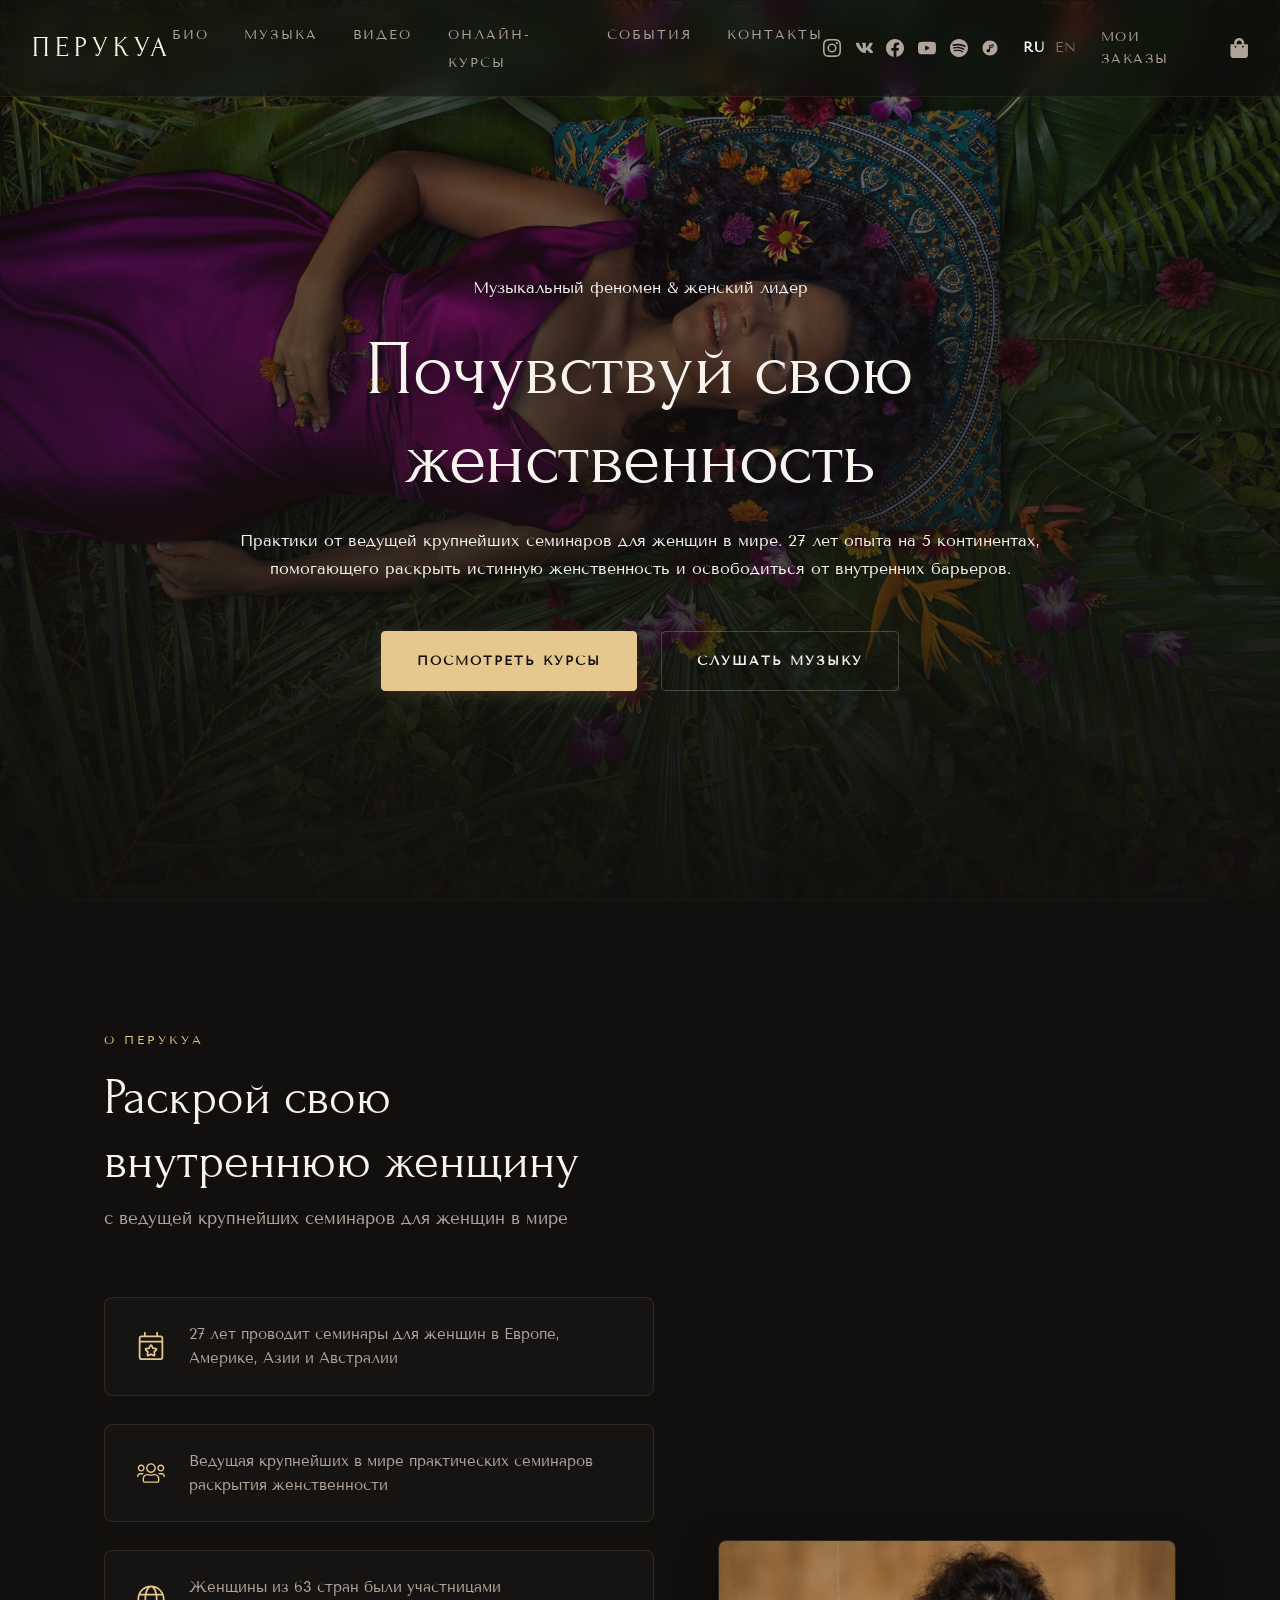
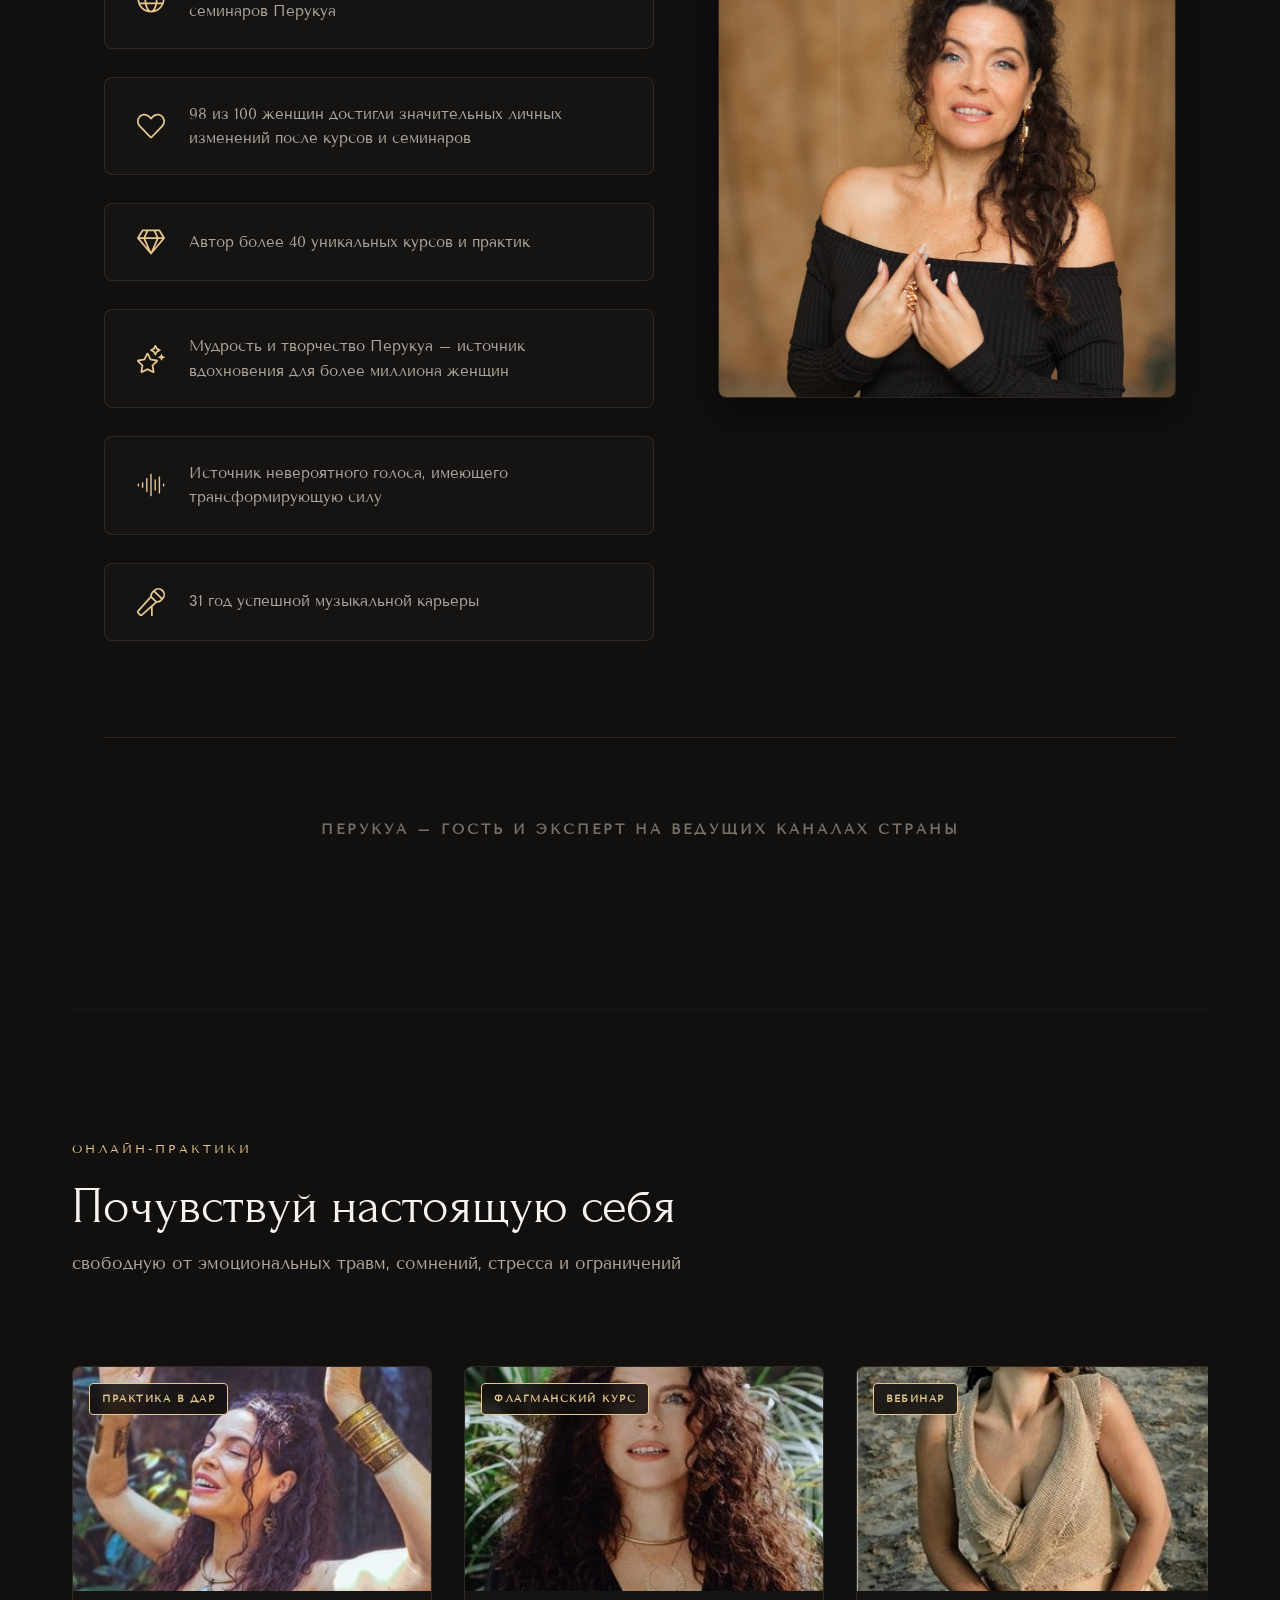
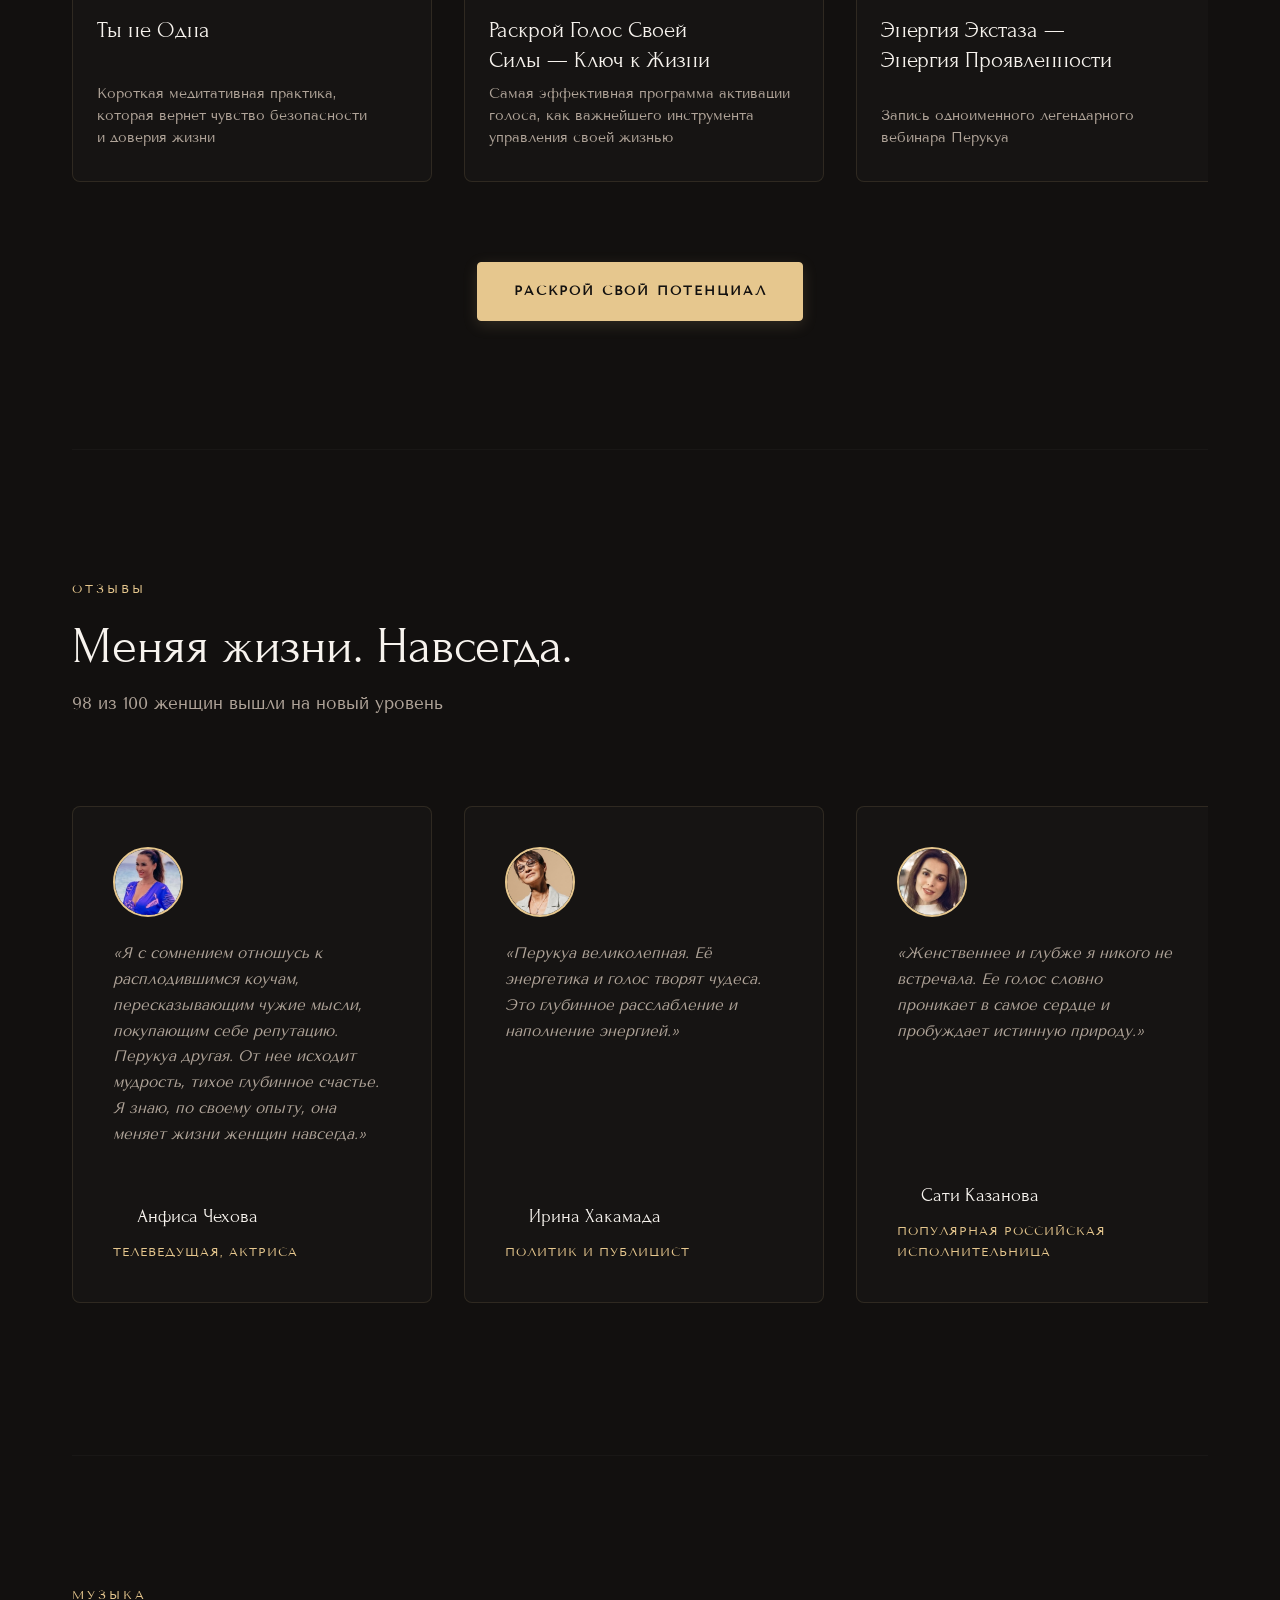
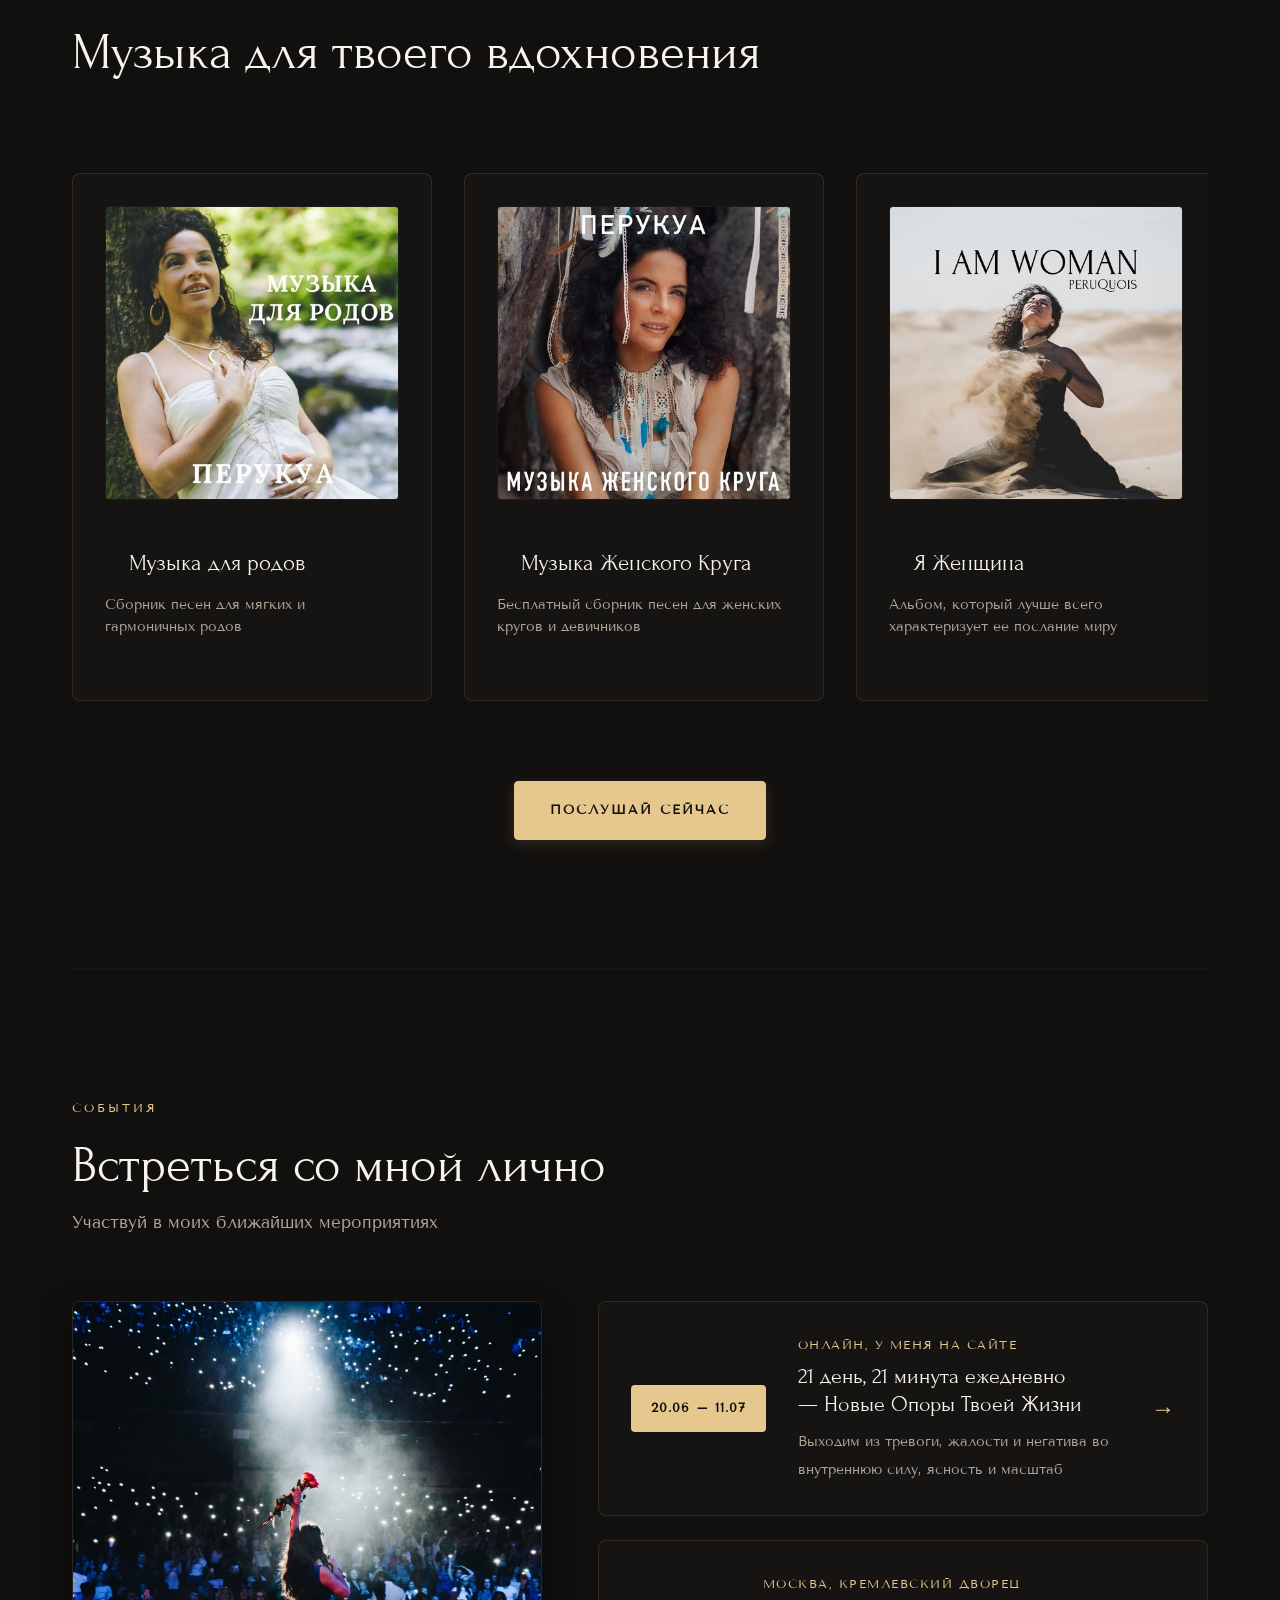
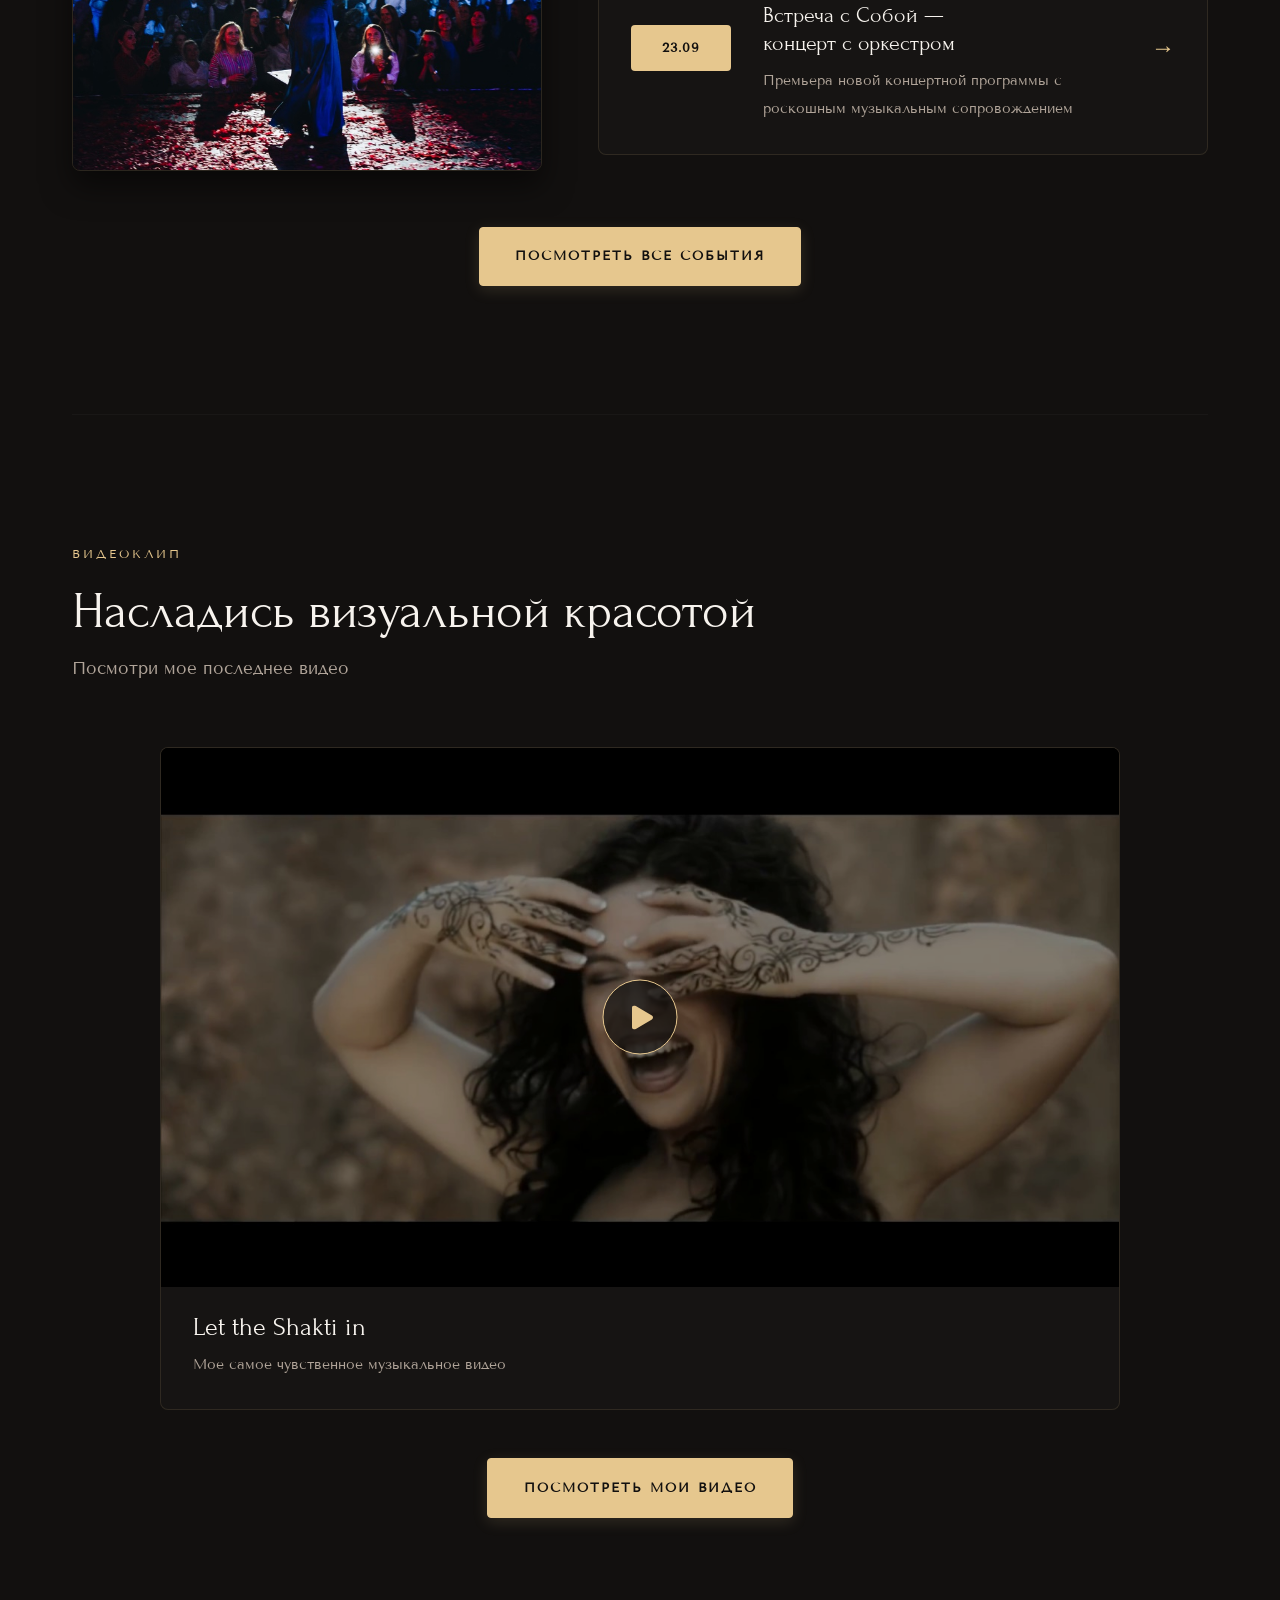
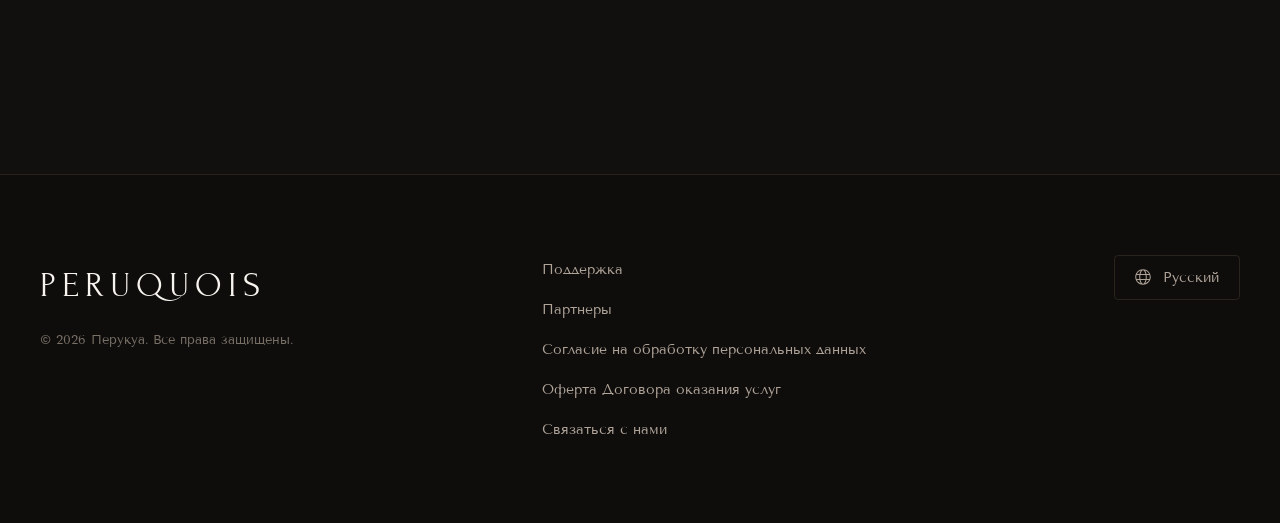
==== commit e5c808f0: "style: add social media links and language selector to header nav" ====
--- a/ru/index.html
+++ b/ru/index.html
@@ -43,8 +43,58 @@
       <li><a href="/ru/courses/" class="js-actionClick js-link" data-action="nav-item-click" data-action-param="8">Онлайн-курсы</a></li>
       <li><a href="/ru/events/" class="js-actionClick js-link" data-action="nav-item-click" data-action-param="10">События</a></li>
       <li><a href="/ru/contacts/" class="js-actionClick js-link" data-action="nav-item-click" data-action-param="40">Контакты</a></li>
+      <li class="mobile-only-menu-item">
+        <div class="header-socials">
+          <a href="https://www.instagram.com/peruquois/" target="_blank" class="header-social-link" title="Instagram">
+            <svg class="header-social-svg" viewBox="0 0 24 24"><path d="M12 2.163c3.204 0 3.584.012 4.85.07 3.252.148 4.771 1.691 4.919 4.919.058 1.265.069 1.645.069 4.849 0 3.205-.012 3.584-.069 4.849-.149 3.225-1.664 4.771-4.919 4.919-1.266.058-1.644.07-4.85.07-3.204 0-3.584-.012-4.849-.07-3.26-.149-4.771-1.699-4.919-4.92-.058-1.265-.07-1.644-.07-4.849 0-3.204.013-3.583.07-4.849.149-3.227 1.664-4.771 4.919-4.919 1.266-.057 1.645-.069 4.849-.069zM12 0C8.741 0 8.333.014 7.053.072 2.695.272.273 2.69.073 7.051.014 8.333 0 8.741 0 12c0 3.259.014 3.668.072 4.948.2 4.358 2.618 6.78 6.98 6.98 1.281.058 1.689.072 4.948.072 3.259 0 3.668-.014 4.948-.072 4.354-.2 6.782-2.618 6.979-6.98.059-1.28.073-1.689.073-4.948 0-3.259-.014-3.667-.072-4.947-.196-4.354-2.617-6.78-6.979-6.98C15.668.014 15.259 0 12 0zm0 5.838a6.162 6.162 0 100 12.324 6.162 6.162 0 000-12.324zM12 16a4 4 0 110-8 4 4 0 010 8zm6.406-11.845a1.44 1.44 0 100 2.881 1.44 1.44 0 000-2.881z"/></svg>
+          </a>
+          <a href="https://vk.com/peruquois" target="_blank" class="header-social-link" title="VK">
+            <svg class="header-social-svg" viewBox="0 0 24 24"><path d="M23.45 5.922c.16-.527 0-.913-.756-.913h-2.5c-.635 0-.928.336-1.087.712 0 0-1.272 3.097-3.076 5.111-.582.583-.846.767-1.163.767-.16 0-.39-.184-.39-.71V5.922c0-.636-.184-.913-.71-.913H9.897c-.397 0-.636.294-.636.573 0 .604.903.743.996 2.441v3.687c0 .81-.147.956-.465.956-.846 0-2.91-3.11-4.132-6.666-.242-.693-.483-.974-1.121-.974H1.996c-.715 0-.858.336-.858.712 0 .67.858 3.978 3.992 8.37 2.09 3.002 5.034 4.629 7.71 4.629 1.607 0 1.805-.361 1.805-.986v-2.247c0-.72.153-.864.662-.864.375 0 1.02.19 2.523 1.637 1.716 1.717 1.999 2.484 2.96 2.484h2.5c.715 0 1.072-.361.866-1.065-.226-.703-1.036-1.727-2.115-2.937-.583-.693-1.458-1.44-1.72-1.807-.367-.478-.262-.684 0-1.1 0 0 3.037-4.28 3.344-5.698z"/></svg>
+          </a>
+          <a href="https://www.facebook.com/peruquois" target="_blank" class="header-social-link" title="Facebook">
+            <svg class="header-social-svg" viewBox="0 0 24 24"><path d="M24 12.073c0-6.627-5.373-12-12-12s-12 5.373-12 12c0 5.99 4.388 10.954 10.125 11.854v-8.385H7.078v-3.47h3.047V9.43c0-3.007 1.792-4.669 4.533-4.669 1.312 0 2.686.235 2.686.235v2.953H15.83c-1.491 0-1.956.925-1.956 1.874v2.25h3.328l-.532 3.47h-2.796v8.385C19.612 23.027 24 18.062 24 12.073z"/></svg>
+          </a>
+          <a href="https://www.youtube.com/c/Peruquois" target="_blank" class="header-social-link" title="YouTube">
+            <svg class="header-social-svg" viewBox="0 0 24 24"><path d="M23.498 6.163a3.003 3.003 0 00-2.11-2.11C19.517 3.545 12 3.545 12 3.545s-7.517 0-9.388.508a3.003 3.003 0 00-2.11 2.11C0 8.033 0 12 0 12s0 3.967.502 5.837a3.003 3.003 0 002.11 2.11c1.871.508 9.388.508 9.388.508s7.517 0 9.388-.508a3.003 3.003 0 002.11-2.11C24 15.967 24 12 24 12s0-3.967-.502-5.837zM9.545 15.568V8.432L15.818 12l-6.273 3.568z"/></svg>
+          </a>
+          <a href="https://open.spotify.com/artist/683wZ00b9X4e4xYp9P9x4d" target="_blank" class="header-social-link" title="Spotify">
+            <svg class="header-social-svg" viewBox="0 0 24 24"><path d="M12.004 0C5.378 0 0 5.378 0 12.004c0 6.625 5.378 12.004 12.004 12.004 6.625 0 12.004-5.379 12.004-12.004C24.008 5.378 18.629 0 12.004 0zm5.497 17.322c-.223.366-.704.484-1.069.262-2.909-1.777-6.568-2.179-10.879-1.196-.419.095-.838-.17-.933-.589-.095-.419.17-.838.589-.933 4.721-1.08 8.749-.624 12.03 1.383.365.223.483.704.262 1.073zm1.466-3.268c-.281.458-.881.609-1.339.328-3.328-2.046-8.4-2.645-12.333-1.453-.515.156-1.059-.136-1.215-.651-.156-.515.136-1.059.651-1.215 4.502-1.367 10.098-.707 13.908 1.634.458.281.61.881.328 1.357zm.127-3.385c-3.989-2.37-10.57-2.589-14.364-1.436-.612.185-1.258-.163-1.444-.775-.185-.612.163-1.258.775-1.444 4.354-1.324 11.614-1.063 16.204 1.662.551.327.732 1.037.405 1.588-.328.55-.104.732-.656.405z"/></svg>
+          </a>
+          <a href="https://music.apple.com/artist/peruquois/33054170" target="_blank" class="header-social-link" title="Apple Music">
+            <svg class="header-social-svg" viewBox="0 0 24 24"><path d="M12 2C6.477 2 2 6.477 2 12s4.477 10 10 10 10-4.477 10-10S17.523 2 12 2zm4.183 9.47l-4.183 1.2v2.855c0 1.258-1.025 2.278-2.29 2.278-1.264 0-2.29-1.02-2.29-2.278 0-1.257 1.026-2.278 2.29-2.278.435 0 .84.12 1.18.33v-4.43c0-.317.202-.596.502-.693l4.58-1.474c.422-.136.828.17.828.608v1.897c0 .416-.338.753-.755.753-.417 0-.756-.337-.756-.753v-.795l-3.07.988v1.393l4.183-1.2v.32c0 .415-.338.752-.755.752-.417 0-.756-.337-.756-.752v-.32z"/></svg>
+          </a>
+        </div>
+        <div class="header-lang">
+          <span class="lang-item active">RU</span>
+          <a href="/" class="lang-item">EN</a>
+        </div>
+      </li>
     </ul>
     <div class="nav-right">
+      <div class="header-socials">
+        <a href="https://www.instagram.com/peruquois/" target="_blank" class="header-social-link" title="Instagram">
+          <svg class="header-social-svg" viewBox="0 0 24 24"><path d="M12 2.163c3.204 0 3.584.012 4.85.07 3.252.148 4.771 1.691 4.919 4.919.058 1.265.069 1.645.069 4.849 0 3.205-.012 3.584-.069 4.849-.149 3.225-1.664 4.771-4.919 4.919-1.266.058-1.644.07-4.85.07-3.204 0-3.584-.012-4.849-.07-3.26-.149-4.771-1.699-4.919-4.92-.058-1.265-.07-1.644-.07-4.849 0-3.204.013-3.583.07-4.849.149-3.227 1.664-4.771 4.919-4.919 1.266-.057 1.645-.069 4.849-.069zM12 0C8.741 0 8.333.014 7.053.072 2.695.272.273 2.69.073 7.051.014 8.333 0 8.741 0 12c0 3.259.014 3.668.072 4.948.2 4.358 2.618 6.78 6.98 6.98 1.281.058 1.689.072 4.948.072 3.259 0 3.668-.014 4.948-.072 4.354-.2 6.782-2.618 6.979-6.98.059-1.28.073-1.689.073-4.948 0-3.259-.014-3.667-.072-4.947-.196-4.354-2.617-6.78-6.979-6.98C15.668.014 15.259 0 12 0zm0 5.838a6.162 6.162 0 100 12.324 6.162 6.162 0 000-12.324zM12 16a4 4 0 110-8 4 4 0 010 8zm6.406-11.845a1.44 1.44 0 100 2.881 1.44 1.44 0 000-2.881z"/></svg>
+        </a>
+        <a href="https://vk.com/peruquois" target="_blank" class="header-social-link" title="VK">
+          <svg class="header-social-svg" viewBox="0 0 24 24"><path d="M23.45 5.922c.16-.527 0-.913-.756-.913h-2.5c-.635 0-.928.336-1.087.712 0 0-1.272 3.097-3.076 5.111-.582.583-.846.767-1.163.767-.16 0-.39-.184-.39-.71V5.922c0-.636-.184-.913-.71-.913H9.897c-.397 0-.636.294-.636.573 0 .604.903.743.996 2.441v3.687c0 .81-.147.956-.465.956-.846 0-2.91-3.11-4.132-6.666-.242-.693-.483-.974-1.121-.974H1.996c-.715 0-.858.336-.858.712 0 .67.858 3.978 3.992 8.37 2.09 3.002 5.034 4.629 7.71 4.629 1.607 0 1.805-.361 1.805-.986v-2.247c0-.72.153-.864.662-.864.375 0 1.02.19 2.523 1.637 1.716 1.717 1.999 2.484 2.96 2.484h2.5c.715 0 1.072-.361.866-1.065-.226-.703-1.036-1.727-2.115-2.937-.583-.693-1.458-1.44-1.72-1.807-.367-.478-.262-.684 0-1.1 0 0 3.037-4.28 3.344-5.698z"/></svg>
+        </a>
+        <a href="https://www.facebook.com/peruquois" target="_blank" class="header-social-link" title="Facebook">
+          <svg class="header-social-svg" viewBox="0 0 24 24"><path d="M24 12.073c0-6.627-5.373-12-12-12s-12 5.373-12 12c0 5.99 4.388 10.954 10.125 11.854v-8.385H7.078v-3.47h3.047V9.43c0-3.007 1.792-4.669 4.533-4.669 1.312 0 2.686.235 2.686.235v2.953H15.83c-1.491 0-1.956.925-1.956 1.874v2.25h3.328l-.532 3.47h-2.796v8.385C19.612 23.027 24 18.062 24 12.073z"/></svg>
+        </a>
+        <a href="https://www.youtube.com/c/Peruquois" target="_blank" class="header-social-link" title="YouTube">
+          <svg class="header-social-svg" viewBox="0 0 24 24"><path d="M23.498 6.163a3.003 3.003 0 00-2.11-2.11C19.517 3.545 12 3.545 12 3.545s-7.517 0-9.388.508a3.003 3.003 0 00-2.11 2.11C0 8.033 0 12 0 12s0 3.967.502 5.837a3.003 3.003 0 002.11 2.11c1.871.508 9.388.508 9.388.508s7.517 0 9.388-.508a3.003 3.003 0 002.11-2.11C24 15.967 24 12 24 12s0-3.967-.502-5.837zM9.545 15.568V8.432L15.818 12l-6.273 3.568z"/></svg>
+        </a>
+        <a href="https://open.spotify.com/artist/683wZ00b9X4e4xYp9P9x4d" target="_blank" class="header-social-link" title="Spotify">
+          <svg class="header-social-svg" viewBox="0 0 24 24"><path d="M12.004 0C5.378 0 0 5.378 0 12.004c0 6.625 5.378 12.004 12.004 12.004 6.625 0 12.004-5.379 12.004-12.004C24.008 5.378 18.629 0 12.004 0zm5.497 17.322c-.223.366-.704.484-1.069.262-2.909-1.777-6.568-2.179-10.879-1.196-.419.095-.838-.17-.933-.589-.095-.419.17-.838.589-.933 4.721-1.08 8.749-.624 12.03 1.383.365.223.483.704.262 1.073zm1.466-3.268c-.281.458-.881.609-1.339.328-3.328-2.046-8.4-2.645-12.333-1.453-.515.156-1.059-.136-1.215-.651-.156-.515.136-1.059.651-1.215 4.502-1.367 10.098-.707 13.908 1.634.458.281.61.881.328 1.357zm.127-3.385c-3.989-2.37-10.57-2.589-14.364-1.436-.612.185-1.258-.163-1.444-.775-.185-.612.163-1.258.775-1.444 4.354-1.324 11.614-1.063 16.204 1.662.551.327.732 1.037.405 1.588-.328.55-.104.732-.656.405z"/></svg>
+        </a>
+        <a href="https://music.apple.com/artist/peruquois/33054170" target="_blank" class="header-social-link" title="Apple Music">
+          <svg class="header-social-svg" viewBox="0 0 24 24"><path d="M12 2C6.477 2 2 6.477 2 12s4.477 10 10 10 10-4.477 10-10S17.523 2 12 2zm4.183 9.47l-4.183 1.2v2.855c0 1.258-1.025 2.278-2.29 2.278-1.264 0-2.29-1.02-2.29-2.278 0-1.257 1.026-2.278 2.29-2.278.435 0 .84.12 1.18.33v-4.43c0-.317.202-.596.502-.693l4.58-1.474c.422-.136.828.17.828.608v1.897c0 .416-.338.753-.755.753-.417 0-.756-.337-.756-.753v-.795l-3.07.988v1.393l4.183-1.2v.32c0 .415-.338.752-.755.752-.417 0-.756-.337-.756-.752v-.32z"/></svg>
+        </a>
+      </div>
+      <div class="header-lang">
+        <span class="lang-item active">RU</span>
+        <a href="/" class="lang-item">EN</a>
+      </div>
       <a title="Мои заказы" href="/ru/user/" class="js-link nav-main__account">Мои заказы</a>
       <a title="" href="/ru/cart/" class="js-link nav-main__cart">
         <svg xmlns="http://www.w3.org/2000/svg" viewBox="0 0 448 512" fill="currentColor"><path d="M352 160v-32C352 57.42 294.579 0 224 0 153.42 0 96 57.42 96 128v32H0v272c0 44.183 35.817 80 80 80h288c44.183 0 80-35.817 80-80V160h-96zm-192-32c0-35.29 28.71-64 64-64s64 28.71 64 64v32H160v-32zm160 120c-13.255 0-24-10.745-24-24s10.745-24 24-24 24 10.745 24 24-10.745 24-24 24zm-192 0c-13.255 0-24-10.745-24-24s10.745-24 24-24 24 10.745 24 24-10.745 24-24 24z"/></svg>
--- a/style.css
+++ b/style.css
@@ -1,9 +1,10 @@
-/* Peruquois Modern Design System & Stylesheet */
+/* Peruquois Global Modern Design System & Stylesheet */
 @import url('https://fonts.googleapis.com/css2?family=Forum&family=Tenor+Sans&display=swap');
 
 :root {
   --bg-primary: #12100f;
   --bg-surface: rgba(26, 23, 22, 0.65);
+  --bg-surface-card: #1a1716;
   --border-color: rgba(230, 199, 142, 0.12);
   --border-hover: rgba(230, 199, 142, 0.3);
   --accent-gold: #e6c78e;
@@ -16,7 +17,8 @@
   --font-body: 'Tenor Sans', sans-serif;
   
   --transition-smooth: all 0.5s cubic-bezier(0.16, 1, 0.3, 1);
-  --transition-fast: all 0.2s ease;
+  --transition-slow: all 0.6s cubic-bezier(0.16, 1, 0.3, 1);
+  --transition-fast: all 0.25s ease;
 }
 
 * {
@@ -30,7 +32,7 @@
   color: var(--text-primary);
   font-family: var(--font-body);
   font-size: 16px;
-  line-height: 1.75; /* Slightly increased for light-on-dark text readability */
+  line-height: 1.75;
   font-optical-sizing: auto;
   -webkit-font-smoothing: antialiased;
   overflow-x: hidden;
@@ -108,164 +110,52 @@
   }
 }
 
-/* Header & Navigation */
-header {
-  position: fixed;
-  top: 0;
-  left: 0;
-  width: 100%;
-  z-index: 100;
-  background: rgba(18, 16, 15, 0.2);
-  backdrop-filter: blur(12px);
-  -webkit-backdrop-filter: blur(12px);
-  border-bottom: 1px solid rgba(255, 255, 255, 0.03);
-}
-
-.nav-container {
-  max-w: 1200px;
+/* Common Layout Container */
+main {
+  max-width: 1200px;
   margin: 0 auto;
-  padding: 1.25rem 2rem;
-  display: flex;
-  justify-content: space-between;
-  align-items: center;
-}
-
-.logo {
+  padding: 0 2rem;
+  position: relative;
+  z-index: 5;
+}
+
+section {
+  padding: 8rem 0;
+  border-top: 1px solid rgba(255, 255, 255, 0.03);
+}
+
+.section-header {
+  margin-bottom: 4rem;
+  max-width: 700px;
+}
+
+.section-tag {
+  font-size: 0.75rem;
+  text-transform: uppercase;
+  letter-spacing: 3px;
+  color: var(--accent-gold);
+  margin-bottom: 1rem;
+  display: block;
+}
+
+.section-title {
   font-family: var(--font-headings);
-  font-size: 1.8rem;
-  font-weight: 400;
-  letter-spacing: 5px;
-  color: var(--text-primary);
-  text-decoration: none;
-  text-transform: uppercase;
-  transition: var(--transition-fast);
-}
-
-.logo span {
-  color: var(--accent-gold);
-}
-
-.logo:hover {
-  opacity: 0.9;
-  letter-spacing: 7px;
-}
-
-.nav-menu {
-  display: flex;
-  gap: 2.5rem;
-  list-style: none;
-}
-
-.nav-link {
-  color: var(--text-secondary);
-  text-decoration: none;
-  font-size: 0.85rem;
-  font-weight: 500;
-  text-transform: uppercase;
-  letter-spacing: 2px;
-  transition: var(--transition-fast);
-  position: relative;
-  padding: 0.5rem 0;
-}
-
-.nav-link::after {
-  content: '';
-  position: absolute;
-  bottom: 0;
-  left: 0;
-  width: 0;
-  height: 1px;
-  background-color: var(--accent-gold);
-  transition: var(--transition-fast);
-}
-
-.nav-link:hover {
-  color: var(--text-primary);
-}
-
-.nav-link:hover::after {
-  width: 100%;
-}
-
-.nav-cta {
-  background: transparent;
-  border: 1px solid var(--accent-gold);
-  color: var(--accent-gold);
-  padding: 0.6rem 1.4rem;
-  font-family: var(--font-body);
-  font-size: 0.75rem;
-  font-weight: 600;
-  text-transform: uppercase;
-  letter-spacing: 2px;
-  cursor: pointer;
-  transition: var(--transition-fast);
-  border-radius: 2px;
-}
-
-.nav-cta:hover {
-  background: var(--accent-gold);
-  color: var(--bg-primary);
-  box-shadow: 0 0 15px rgba(230, 199, 142, 0.3);
-}
-
-/* Hero Section */
-.hero {
-  min-h: 100dvh;
-  display: flex;
-  flex-direction: column;
-  justify-content: center;
-  align-items: center;
-  text-align: center;
-  padding: 8rem 2rem 4rem;
-  position: relative;
-}
-
-.hero-tag {
-  font-size: 0.85rem;
-  text-transform: uppercase;
-  letter-spacing: 4px;
-  color: var(--accent-gold);
-  margin-bottom: 1.5rem;
-  opacity: 0;
-  animation: fadeInUp 1s forwards 0.3s;
-}
-
-.hero-title {
-  font-family: var(--font-headings);
-  font-size: clamp(3rem, 8vw, 6rem);
+  font-size: clamp(2.2rem, 4vw, 3.2rem);
   font-weight: 300;
-  line-height: 1.1;
-  letter-spacing: -1px;
-  margin-bottom: 2rem;
-  max-width: 900px;
-  opacity: 0;
-  animation: fadeInUp 1.2s forwards 0.6s;
-}
-
-.hero-title em {
-  font-style: italic;
-  font-weight: 400;
-  color: var(--accent-gold);
-}
-
-.hero-desc {
-  font-size: clamp(1rem, 2vw, 1.25rem);
+  line-height: 1.25;
+  margin-bottom: 0.75rem;
+}
+
+.section-subtitle {
+  font-size: 1.05rem;
+  color: var(--text-secondary);
   font-weight: 300;
-  color: var(--text-secondary);
-  max-width: 600px;
-  margin-bottom: 3rem;
-  opacity: 0;
-  animation: fadeInUp 1.2s forwards 0.9s;
-}
-
-.hero-actions {
-  display: flex;
-  gap: 1.5rem;
-  opacity: 0;
-  animation: fadeInUp 1.2s forwards 1.2s;
-}
-
-.btn {
+  line-height: 1.6;
+}
+
+/* Primary buttons */
+.btn, .button_main {
+  display: inline-block;
   padding: 1.1rem 2.2rem;
   font-size: 0.8rem;
   font-weight: 600;
@@ -275,405 +165,1010 @@
   cursor: pointer;
   transition: var(--transition-smooth);
   text-decoration: none;
-}
-
-.btn-primary {
+  box-shadow: 0 4px 15px rgba(230, 199, 142, 0.15);
+}
+
+.btn-primary, .button_action {
   background: var(--accent-gold);
-  color: var(--bg-primary);
+  color: var(--bg-primary) !important;
   border: 1px solid var(--accent-gold);
 }
 
-.btn-primary:hover {
+.btn-primary:hover, .button_action:hover {
   transform: translateY(-3px);
-  box-shadow: 0 10px 25px rgba(230, 199, 142, 0.25);
+  box-shadow: 0 10px 25px rgba(230, 199, 142, 0.3);
 }
 
 .btn-secondary {
   background: transparent;
-  color: var(--text-primary);
+  color: var(--text-primary) !important;
   border: 1px solid rgba(255, 255, 255, 0.2);
+  box-shadow: none;
 }
 
 .btn-secondary:hover {
   border-color: var(--accent-gold);
-  color: var(--accent-gold);
+  color: var(--accent-gold) !important;
   transform: translateY(-3px);
 }
 
-/* Animations */
-@keyframes fadeInUp {
-  from {
-    opacity: 0;
-    transform: translateY(30px);
-  }
-  to {
-    opacity: 1;
-    transform: translateY(0);
-  }
-}
-
-/* Main Content Layout */
-main {
-  max-w: 1200px;
+/* Header & Navigation Bar */
+.nav-main {
+  position: fixed;
+  top: 0;
+  left: 0;
+  width: 100%;
+  z-index: 100;
+  background: rgba(18, 16, 15, 0.55);
+  backdrop-filter: blur(12px);
+  -webkit-backdrop-filter: blur(12px);
+  border-bottom: 1px solid rgba(230, 199, 142, 0.08);
+  display: flex;
+  justify-content: space-between;
+  align-items: center;
+  padding: 1.25rem 2rem;
+  box-sizing: border-box;
+}
+
+.nav-main__toggle {
+  display: none;
+  cursor: pointer;
+  color: var(--text-primary);
+}
+
+#menuToggle {
+  display: none;
+}
+
+.nav-main__logo {
+  font-family: var(--font-headings);
+  font-size: 1.8rem;
+  font-weight: 400;
+  letter-spacing: 5px;
+  color: var(--text-primary);
+  text-decoration: none;
+  text-transform: uppercase;
+  transition: var(--transition-fast);
+}
+
+.nav-main__logo:hover {
+  color: var(--accent-gold);
+}
+
+.nav-main__items {
+  display: flex;
+  gap: 2.2rem;
+  list-style: none;
+}
+
+.nav-main__items a {
+  color: var(--text-secondary);
+  text-decoration: none;
+  font-size: 0.82rem;
+  font-weight: 500;
+  text-transform: uppercase;
+  letter-spacing: 2px;
+  transition: var(--transition-fast);
+  position: relative;
+  padding: 0.5rem 0;
+}
+
+.nav-main__items a::after {
+  content: '';
+  position: absolute;
+  bottom: 0;
+  left: 0;
+  width: 0;
+  height: 1px;
+  background-color: var(--accent-gold);
+  transition: var(--transition-fast);
+}
+
+.nav-main__items a:hover {
+  color: var(--text-primary);
+}
+
+.nav-main__items a:hover::after {
+  width: 100%;
+}
+
+.nav-right {
+  display: flex;
+  align-items: center;
+  gap: 1.5rem;
+}
+
+.nav-main__account {
+  color: var(--text-secondary);
+  text-decoration: none;
+  font-size: 0.8rem;
+  font-weight: 500;
+  text-transform: uppercase;
+  letter-spacing: 1.5px;
+  transition: var(--transition-fast);
+}
+
+.nav-main__account:hover {
+  color: var(--accent-gold);
+}
+
+.nav-main__cart {
+  color: var(--text-secondary);
+  width: 20px;
+  height: 20px;
+  display: flex;
+  align-items: center;
+  justify-content: center;
+  position: relative;
+  transition: var(--transition-fast);
+}
+
+.nav-main__cart svg {
+  width: 100%;
+  height: 100%;
+}
+
+.nav-main__cart:hover {
+  color: var(--accent-gold);
+}
+
+#js-cartCounter {
+  position: absolute;
+  top: -8px;
+  right: -8px;
+  background: var(--accent-gold);
+  color: #12100f;
+  font-size: 0.65rem;
+  font-weight: bold;
+  padding: 2px 5px;
+  border-radius: 50%;
+  min-width: 12px;
+  text-align: center;
+}
+
+/* Mobile Nav Menu responsive rules */
+@media (max-width: 950px) {
+  .nav-main__toggle {
+    display: block;
+    line-height: 0;
+  }
+  
+  .nav-main__items {
+    position: absolute;
+    top: 100%;
+    left: 0;
+    width: 100%;
+    background: rgba(18, 16, 15, 0.96);
+    backdrop-filter: blur(12px);
+    -webkit-backdrop-filter: blur(12px);
+    border-bottom: 1px solid rgba(230, 199, 142, 0.08);
+    flex-direction: column;
+    padding: 2.5rem;
+    gap: 1.5rem;
+    box-sizing: border-box;
+    display: none;
+  }
+  
+  #menuToggle:checked ~ .nav-main__items {
+    display: flex;
+  }
+  
+  .nav-right {
+    margin-left: auto;
+    margin-right: 1.5rem;
+  }
+}
+
+/* Hero Section */
+.intro {
+  min-height: 100vh;
+  background-size: cover;
+  background-position: center;
+  background-repeat: no-repeat;
+  display: flex;
+  align-items: center;
+  justify-content: center;
+  padding: 8rem 2rem 4rem;
+  text-align: center;
+  box-sizing: border-box;
+}
+
+.intro-container {
+  max-width: 900px;
+  display: flex;
+  flex-direction: column;
+  align-items: center;
+  gap: 1.5rem;
+}
+
+.intro__header {
+  font-family: var(--font-headings);
+  font-size: clamp(2.8rem, 6vw, 4.8rem);
+  font-weight: 300;
+  line-height: 1.15;
+  letter-spacing: -0.5px;
+}
+
+.hero-actions {
+  display: flex;
+  gap: 1.5rem;
+  margin-top: 1.5rem;
+}
+
+@media (max-width: 480px) {
+  .hero-actions {
+    flex-direction: column;
+    width: 100%;
+  }
+}
+
+/* Bio & Stats Section */
+.featureSlide__bio {
+  max-width: 1200px;
   margin: 0 auto;
-  padding: 0 2rem;
-}
-
-/* Section Common Styling */
-section {
-  padding: 8rem 0;
-  border-top: 1px solid rgba(255, 255, 255, 0.03);
-}
-
-.section-header {
-  margin-bottom: 4rem;
-  max-width: 650px;
-}
-
-.section-tag {
-  font-size: 0.75rem;
+  padding: 8rem 2rem;
+}
+
+.bio-layout {
+  display: grid;
+  grid-template-columns: 1.2fr 1fr;
+  gap: 4rem;
+  align-items: center;
+  margin-top: 3rem;
+}
+
+@media (max-width: 900px) {
+  .bio-layout {
+    grid-template-columns: 1fr;
+    gap: 3rem;
+  }
+  .bio-visual {
+    order: -1;
+  }
+}
+
+.feature {
+  display: grid;
+  grid-template-columns: 1fr;
+  gap: 1.75rem;
+  list-style: none;
+}
+
+.feature li {
+  background: var(--bg-surface);
+  border: 1px solid var(--border-color);
+  border-radius: 8px;
+  padding: 1.5rem 2rem;
+  display: flex;
+  align-items: center;
+  gap: 1.5rem;
+  transition: var(--transition-fast);
+  backdrop-filter: blur(8px);
+  -webkit-backdrop-filter: blur(8px);
+}
+
+.feature li:hover {
+  border-color: var(--border-hover);
+  transform: translateX(5px);
+}
+
+.feature li svg {
+  width: 28px;
+  height: 28px;
+  flex-shrink: 0;
+  color: var(--accent-gold);
+}
+
+.feature li span {
+  font-size: 0.95rem;
+  color: var(--text-secondary);
+  line-height: 1.6;
+  font-weight: 300;
+}
+
+.bio-visual {
+  width: 100%;
+  border-radius: 8px;
+  overflow: hidden;
+  border: 1px solid var(--border-color);
+  box-shadow: 0 15px 40px rgba(0,0,0,0.5);
+}
+
+.bio-hero-img {
+  width: 100%;
+  height: auto;
+  display: block;
+  transition: var(--transition-smooth);
+}
+
+.bio-visual:hover .bio-hero-img {
+  transform: scale(1.02);
+}
+
+/* TV & Media Partners */
+.media-partners {
+  margin-top: 6rem;
+  text-align: center;
+  border-top: 1px solid var(--border-color);
+  padding-top: 5rem;
+}
+
+.bio__media-header {
+  font-family: var(--font-body);
+  font-size: 0.85rem;
   text-transform: uppercase;
   letter-spacing: 3px;
-  color: var(--accent-gold);
-  margin-bottom: 1rem;
-  display: block;
-}
-
-.section-title {
-  font-family: var(--font-headings);
-  font-size: clamp(2rem, 4vw, 3rem);
-  font-weight: 300;
-  line-height: 1.2;
-}
-
-/* Course Catalog (Bento Grid Style) */
-.courses-grid {
-  display: grid;
-  grid-template-columns: 1.3fr 1fr;
-  gap: 2.5rem;
-}
-
-@media (max-width: 900px) {
-  .courses-grid {
-    grid-template-columns: 1fr;
-  }
-}
-
-.course-card {
+  color: var(--text-muted);
+  margin-bottom: 2.5rem;
+}
+
+.bio__media {
+  display: flex;
+  justify-content: center;
+  align-items: center;
+  flex-wrap: wrap;
+  gap: 3.5rem;
+  list-style: none;
+}
+
+.bio__media li {
+  opacity: 0.4;
+  transition: var(--transition-fast);
+  display: flex;
+  align-items: center;
+  justify-content: center;
+}
+
+.bio__media li:hover {
+  opacity: 0.9;
+}
+
+.bio__media li svg {
+  max-height: 35px;
+  width: auto;
+  max-width: 130px;
+  color: var(--text-primary);
+  fill: currentColor;
+}
+
+/* Horizontal Scrollers (Courses, Reviews, Music) */
+.scroller {
+  display: flex;
+  gap: 2rem;
+  overflow-x: auto;
+  padding: 1.5rem 0.5rem;
+  list-style: none;
+  scroll-snap-type: x mandatory;
+  scrollbar-width: thin;
+  scrollbar-color: rgba(230, 199, 142, 0.2) transparent;
+}
+
+.scroller::-webkit-scrollbar {
+  height: 6px;
+}
+
+.scroller::-webkit-scrollbar-thumb {
+  background-color: rgba(230, 199, 142, 0.2);
+  border-radius: 4px;
+}
+
+.scroller::-webkit-scrollbar-thumb:hover {
+  background-color: var(--accent-gold);
+}
+
+.scroller li {
+  flex: 0 0 360px;
+  scroll-snap-align: start;
+}
+
+@media (max-width: 480px) {
+  .scroller li {
+    flex: 0 0 280px;
+  }
+}
+
+/* Courses Card */
+.courses-scroller li {
   background: var(--bg-surface);
   border: 1px solid var(--border-color);
-  border-radius: 12px;
-  padding: 3rem;
-  display: flex;
-  flex-direction: column;
-  justify-content: space-between;
-  min-height: 420px;
-  transition: var(--transition-smooth);
-  position: relative;
+  border-radius: 8px;
   overflow: hidden;
-  backdrop-filter: blur(10px);
-  -webkit-backdrop-filter: blur(10px);
-}
-
-.course-card::before {
-  content: '';
-  position: absolute;
-  top: 0;
-  left: 0;
-  width: 100%;
-  height: 4px;
-  background: linear-gradient(90deg, transparent, var(--accent-gold), transparent);
-  opacity: 0;
-  transition: var(--transition-smooth);
-}
-
-.course-card:hover {
+  transition: var(--transition-slow);
+}
+
+.courses-scroller li:hover {
   transform: translateY(-5px);
   border-color: var(--border-hover);
-  box-shadow: 0 20px 40px rgba(0, 0, 0, 0.4), inset 0 1px 0 rgba(255, 255, 255, 0.05);
-}
-
-.course-card:hover::before {
-  opacity: 1;
+  box-shadow: 0 15px 30px rgba(0, 0, 0, 0.4);
+}
+
+.courses-scroller a {
+  text-decoration: none;
+  color: inherit;
+  display: flex;
+  flex-direction: column;
+  height: 100%;
+}
+
+.course-card-image {
+  position: relative;
+  width: 100%;
+  aspect-ratio: 16/10;
+  overflow: hidden;
+  background: #000;
+}
+
+.cover_courses {
+  width: 100%;
+  height: 100%;
+  object-fit: cover;
+  display: block;
+  transition: var(--transition-slow);
+}
+
+.courses-scroller li:hover .cover_courses {
+  transform: scale(1.04);
 }
 
 .course-badge {
-  font-size: 0.7rem;
-  text-transform: uppercase;
-  letter-spacing: 2px;
-  color: var(--accent-gold);
-  border: 1px solid rgba(230, 199, 142, 0.3);
-  padding: 0.3rem 0.8rem;
-  border-radius: 20px;
-  align-self: flex-start;
-  margin-bottom: 2rem;
-}
-
-.course-content h3 {
-  font-family: var(--font-headings);
-  font-size: 2.2rem;
-  font-weight: 300;
-  line-height: 1.2;
-  margin-bottom: 1rem;
-}
-
-.course-content p {
-  color: var(--text-secondary);
-  font-size: 0.95rem;
-  font-weight: 300;
-  margin-bottom: 2.5rem;
-  max-width: 45ch;
-}
-
-.course-footer {
-  display: flex;
-  justify-content: space-between;
-  align-items: center;
-  border-top: 1px solid rgba(255, 255, 255, 0.05);
-  padding-top: 2rem;
-}
-
-.course-meta {
-  display: flex;
-  flex-direction: column;
-}
-
-.meta-label {
+  position: absolute;
+  top: 1rem;
+  left: 1rem;
+  background: rgba(18, 16, 15, 0.85);
+  border: 1px solid var(--accent-gold);
+  color: var(--accent-gold);
   font-size: 0.65rem;
-  text-transform: uppercase;
-  letter-spacing: 1px;
-  color: var(--text-muted);
-}
-
-.meta-value {
-  font-size: 1.1rem;
-  font-weight: 500;
-  color: var(--text-primary);
-}
-
-.course-cta {
-  background: transparent;
-  border: 1px solid rgba(255, 255, 255, 0.15);
-  color: var(--text-primary);
-  width: 48px;
-  height: 48px;
-  border-radius: 50%;
-  display: flex;
-  align-items: center;
-  justify-content: center;
-  cursor: pointer;
-  transition: var(--transition-smooth);
-}
-
-.course-card:hover .course-cta {
-  background: var(--accent-gold);
-  color: var(--bg-primary);
-  border-color: var(--accent-gold);
-  transform: rotate(45deg);
-}
-
-/* Quote Section */
-.testimonials {
-  position: relative;
-}
-
-.quote-slider {
-  display: grid;
-  grid-template-columns: 1fr 1fr;
-  gap: 3rem;
-}
-
-@media (max-width: 768px) {
-  .quote-slider {
-    grid-template-columns: 1fr;
-  }
-}
-
-.quote-card {
-  background: rgba(255, 255, 255, 0.02);
-  border: 1px solid rgba(255, 255, 255, 0.03);
-  border-radius: 8px;
-  padding: 3rem;
-  position: relative;
-}
-
-.quote-text {
-  font-family: var(--font-headings);
-  font-size: 1.35rem;
-  font-weight: 300;
-  line-height: 1.5;
-  color: var(--text-primary);
-  margin-bottom: 2rem;
-  position: relative;
-}
-
-.quote-author {
-  display: flex;
-  align-items: center;
-  gap: 1rem;
-}
-
-.author-info h4 {
-  font-size: 0.95rem;
-  font-weight: 600;
-  color: var(--accent-gold);
-}
-
-.author-info p {
-  font-size: 0.75rem;
-  color: var(--text-muted);
-}
-
-/* Audio Player Section */
-.player-container {
-  background: var(--bg-surface);
-  border: 1px solid var(--border-color);
-  border-radius: 12px;
-  padding: 3rem;
-  backdrop-filter: blur(10px);
-  -webkit-backdrop-filter: blur(10px);
-}
-
-.player-layout {
-  display: grid;
-  grid-template-columns: 1.2fr 2fr;
-  gap: 4rem;
-}
-
-@media (max-width: 768px) {
-  .player-layout {
-    grid-template-columns: 1fr;
-    gap: 2rem;
-  }
-}
-
-.album-cover {
-  width: 100%;
-  aspect-ratio: 1;
-  background: linear-gradient(135deg, #1f1a18, #362e2a);
-  border: 1px solid rgba(230, 199, 142, 0.2);
-  border-radius: 8px;
-  display: flex;
-  align-items: center;
-  justify-content: center;
-  position: relative;
-  overflow: hidden;
-}
-
-.album-cover::after {
-  content: '♩';
-  font-size: 5rem;
-  color: rgba(230, 199, 142, 0.1);
-}
-
-.track-list {
-  display: flex;
-  flex-direction: column;
-  gap: 0.5rem;
-}
-
-.track-item {
-  display: flex;
-  justify-content: space-between;
-  align-items: center;
-  padding: 1rem;
-  border-radius: 6px;
-  cursor: pointer;
-  transition: var(--transition-fast);
-  border: 1px solid transparent;
-}
-
-.track-item:hover {
-  background: rgba(255, 255, 255, 0.02);
-  border-color: rgba(255, 255, 255, 0.05);
-}
-
-.track-item.active {
-  background: rgba(230, 199, 142, 0.08);
-  border-color: rgba(230, 199, 142, 0.15);
-}
-
-.track-title {
-  font-size: 0.95rem;
-  font-weight: 500;
-}
-
-.track-duration {
-  font-size: 0.85rem;
-  color: var(--text-muted);
-}
-
-/* Tech Stats Banner */
-.tech-stats {
-  position: fixed;
-  bottom: 0;
-  left: 0;
-  width: 100%;
-  background: rgba(18, 16, 15, 0.95);
-  border-top: 1px solid var(--accent-gold);
-  z-index: 1000;
-  transform: translateY(100%);
-  transition: transform 0.5s cubic-bezier(0.16, 1, 0.3, 1);
-}
-
-.tech-stats.visible {
-  transform: translateY(0);
-}
-
-.stats-container {
-  max-w: 1200px;
-  margin: 0 auto;
-  padding: 1.5rem 2rem;
-  display: flex;
-  justify-content: space-between;
-  align-items: center;
-}
-
-.stats-info {
-  display: flex;
-  gap: 3rem;
-}
-
-.stat-item {
-  display: flex;
-  flex-direction: column;
-}
-
-.stat-label {
-  font-size: 0.65rem;
-  text-transform: uppercase;
-  letter-spacing: 1px;
-  color: var(--text-muted);
-}
-
-.stat-value {
-  font-size: 1.2rem;
-  font-weight: 600;
-  color: var(--accent-gold);
-}
-
-.stats-toggle {
-  position: fixed;
-  bottom: 1.5rem;
-  right: 1.5rem;
-  z-index: 1001;
-  background: var(--bg-surface);
-  border: 1px solid var(--accent-gold);
-  color: var(--accent-gold);
-  padding: 0.75rem 1.25rem;
-  border-radius: 30px;
-  font-family: var(--font-body);
-  font-size: 0.75rem;
   font-weight: 600;
   text-transform: uppercase;
   letter-spacing: 1.5px;
+  padding: 0.35rem 0.75rem;
+  border-radius: 4px;
+  backdrop-filter: blur(4px);
+  -webkit-backdrop-filter: blur(4px);
+}
+
+.content-list__header {
+  font-family: var(--font-headings);
+  font-size: 1.45rem;
+  font-weight: 300;
+  color: var(--text-primary);
+  line-height: 1.3;
+  padding: 1.5rem 1.5rem 0.5rem;
+}
+
+.course-short-desc {
+  font-size: 0.85rem;
+  color: var(--text-secondary);
+  line-height: 1.6;
+  font-weight: 300;
+  padding: 0 1.5rem 2rem;
+  margin-top: auto;
+}
+
+.section-actions {
+  text-align: center;
+  margin-top: 3.5rem;
+}
+
+/* Reviews Scroller */
+.review-scroller li {
+  background: var(--bg-surface);
+  border: 1px solid var(--border-color);
+  border-radius: 8px;
+  padding: 2.5rem;
+  display: flex;
+  flex-direction: column;
+  transition: var(--transition-slow);
+  box-sizing: border-box;
+}
+
+.review-scroller li:hover {
+  transform: translateY(-5px);
+  border-color: var(--border-hover);
+  box-shadow: 0 15px 30px rgba(0, 0, 0, 0.4);
+}
+
+.review-card {
+  display: flex;
+  flex-direction: column;
+  height: 100%;
+}
+
+.cover_review {
+  width: 70px;
+  height: 70px;
+  border-radius: 50%;
+  object-fit: cover;
+  border: 2px solid var(--accent-gold);
+  margin-bottom: 1.5rem;
+}
+
+.content-list__review {
+  font-size: 0.95rem;
+  line-height: 1.7;
+  color: var(--text-secondary);
+  font-style: italic;
+  font-weight: 300;
+  margin-bottom: 2rem;
+}
+
+.review-card h4 {
+  font-family: var(--font-headings);
+  font-size: 1.2rem;
+  color: var(--text-primary);
+  margin-top: auto;
+}
+
+.review-author-title {
+  font-size: 0.75rem;
+  text-transform: uppercase;
+  letter-spacing: 1px;
+  color: var(--accent-gold);
+  margin-top: 0.25rem;
+}
+
+/* Music Section */
+.music-scroller li {
+  background: var(--bg-surface);
+  border: 1px solid var(--border-color);
+  border-radius: 8px;
+  padding: 2rem;
+  transition: var(--transition-slow);
+  box-sizing: border-box;
+}
+
+.music-scroller li:hover {
+  transform: translateY(-5px);
+  border-color: var(--border-hover);
+  box-shadow: 0 15px 30px rgba(0, 0, 0, 0.4);
+}
+
+.music-scroller a {
+  text-decoration: none;
+  color: inherit;
+  display: flex;
+  flex-direction: column;
+  height: 100%;
+}
+
+.cover_audio {
+  width: 100%;
+  aspect-ratio: 1;
+  object-fit: cover;
+  border-radius: 4px;
+  border: 1px solid rgba(255,255,255,0.03);
+  margin-bottom: 1.5rem;
+}
+
+.music-item-desc {
+  font-size: 0.85rem;
+  color: var(--text-secondary);
+  line-height: 1.6;
+  font-weight: 300;
+  margin-top: 0.5rem;
+}
+
+/* Events Section */
+.events-container {
+  display: grid;
+  grid-template-columns: 1fr 1.3fr;
+  gap: 3.5rem;
+  margin-top: 3rem;
+  align-items: start;
+}
+
+@media (max-width: 900px) {
+  .events-container {
+    grid-template-columns: 1fr;
+    gap: 2.5rem;
+  }
+}
+
+.events-main-img {
+  width: 100%;
+  border-radius: 8px;
+  border: 1px solid var(--border-color);
+  box-shadow: 0 15px 30px rgba(0,0,0,0.5);
+  display: block;
+}
+
+.event-list {
+  display: flex;
+  flex-direction: column;
+  gap: 1.5rem;
+  list-style: none;
+}
+
+.event-list__item {
+  background: var(--bg-surface);
+  border: 1px solid var(--border-color);
+  border-radius: 8px;
+  padding: 2rem;
+  display: flex;
+  align-items: center;
+  gap: 2rem;
+  text-decoration: none;
+  color: inherit;
+  transition: var(--transition-slow);
+}
+
+@media (max-width: 600px) {
+  .event-list__item {
+    flex-direction: column;
+    align-items: flex-start;
+    gap: 1.25rem;
+  }
+}
+
+.event-list__item:hover {
+  border-color: var(--border-hover);
+  transform: translateX(5px);
+  box-shadow: 0 10px 20px rgba(0,0,0,0.3);
+}
+
+.event-date-badge {
+  background: var(--accent-gold);
+  color: #12100f;
+  font-family: var(--font-body);
+  font-size: 0.8rem;
+  font-weight: 600;
+  letter-spacing: 1px;
+  padding: 0.75rem 1.25rem;
+  border-radius: 4px;
+  flex-shrink: 0;
+  text-align: center;
+  min-width: 100px;
+}
+
+.event-details {
+  flex-grow: 1;
+}
+
+.event-location {
+  font-size: 0.75rem;
+  text-transform: uppercase;
+  letter-spacing: 1.5px;
+  color: var(--accent-gold);
+  display: block;
+  margin-bottom: 0.5rem;
+}
+
+.event-list__header {
+  padding: 0 0 0.5rem 0 !important;
+  font-size: 1.35rem !important;
+}
+
+.event-list__description {
+  font-size: 0.9rem;
+  color: var(--text-secondary);
+  line-height: 1.5;
+  font-weight: 300;
+}
+
+.event-arrow {
+  font-size: 1.5rem;
+  color: var(--accent-gold);
+  transition: var(--transition-fast);
+  flex-shrink: 0;
+}
+
+.event-list__item:hover .event-arrow {
+  transform: translateX(5px);
+}
+
+/* Video Promo Section */
+.video-promo-container {
+  max-width: 960px;
+  margin: 3rem auto 0;
+}
+
+.video-promo-link {
+  text-decoration: none;
+  color: inherit;
+  display: block;
+  background: var(--bg-surface);
+  border: 1px solid var(--border-color);
+  border-radius: 8px;
+  overflow: hidden;
+  transition: var(--transition-slow);
+}
+
+.video-promo-link:hover {
+  border-color: var(--border-hover);
+  box-shadow: 0 20px 40px rgba(0,0,0,0.5);
+}
+
+.featured-video__image {
+  position: relative;
+  width: 100%;
+  aspect-ratio: 16/9;
+  overflow: hidden;
+  background: #000;
+}
+
+.featured-video__image img {
+  width: 100%;
+  height: 100%;
+  object-fit: cover;
+  display: block;
+  opacity: 0.8;
+  transition: var(--transition-slow);
+}
+
+.video-promo-link:hover .featured-video__image img {
+  transform: scale(1.02);
+  opacity: 0.95;
+}
+
+.video-play-overlay {
+  position: absolute;
+  top: 50%;
+  left: 50%;
+  transform: translate(-50%, -50%);
+  width: 75px;
+  height: 75px;
+  border-radius: 50%;
+  background: rgba(18, 16, 15, 0.7);
+  border: 1px solid var(--accent-gold);
+  display: flex;
+  align-items: center;
+  justify-content: center;
+  color: var(--accent-gold);
+  transition: var(--transition-slow);
+}
+
+.video-play-overlay svg {
+  width: 24px;
+  height: 24px;
+  margin-left: 4px;
+}
+
+.video-promo-link:hover .video-play-overlay {
+  background: var(--accent-gold);
+  color: #12100f;
+  transform: translate(-50%, -50%) scale(1.1);
+  box-shadow: 0 0 30px rgba(230, 199, 142, 0.4);
+}
+
+.featured-video__header {
+  padding: 1.5rem 2rem 0.5rem !important;
+  font-size: 1.6rem !important;
+}
+
+.featured-video__text {
+  font-size: 0.9rem;
+  color: var(--text-secondary);
+  display: block;
+  padding: 0 2rem 2rem;
+  font-weight: 300;
+}
+
+/* Video Containers */
+.videoContainer {
+  position: relative;
+  width: 100%;
+  aspect-ratio: 16/9;
+  background: #000;
+  overflow: hidden;
+}
+
+.videoPlayer {
+  width: 100%;
+  height: 100%;
+  display: block;
+}
+
+/* Footer Styles */
+footer {
+  background: #0e0d0c;
+  border-top: 1px solid var(--border-color);
+  padding: 5rem 2rem;
+  margin-top: 8rem;
+}
+
+.footer-container {
+  max-width: 1200px;
+  margin: 0 auto;
+  display: flex;
+  justify-content: space-between;
+  align-items: flex-start;
+  flex-wrap: wrap;
+  gap: 3rem;
+}
+
+@media (max-width: 768px) {
+  .footer-container {
+    flex-direction: column;
+    align-items: center;
+    text-align: center;
+  }
+}
+
+.footer-top {
+  display: flex;
+  flex-direction: column;
+  gap: 0.75rem;
+}
+
+.footer-logo {
+  font-family: var(--font-headings);
+  font-size: 2.2rem;
+  font-weight: 400;
+  letter-spacing: 6px;
+  color: var(--text-primary);
+  text-transform: uppercase;
+}
+
+.footer-logo span {
+  color: var(--accent-gold);
+}
+
+.footer-cop {
+  font-size: 0.8rem;
+  color: var(--text-muted);
+}
+
+.footer__nav {
+  display: flex;
+  flex-direction: column;
+  gap: 0.75rem;
+  list-style: none;
+}
+
+.footer__nav a {
+  color: var(--text-secondary);
+  text-decoration: none;
+  font-size: 0.85rem;
+  transition: var(--transition-fast);
+}
+
+.footer__nav a:hover {
+  color: var(--accent-gold);
+}
+
+.footer__language {
+  position: relative;
+}
+
+#languageToggle {
+  display: none;
+}
+
+.footer__language label {
+  display: flex;
+  align-items: center;
+  gap: 0.75rem;
+  color: var(--text-secondary);
+  font-size: 0.85rem;
   cursor: pointer;
-  box-shadow: 0 4px 20px rgba(0,0,0,0.5);
-  transition: var(--transition-fast);
-  backdrop-filter: blur(10px);
-}
-
-.stats-toggle:hover {
-  background: var(--accent-gold);
-  color: var(--bg-primary);
-}
+  transition: var(--transition-fast);
+  border: 1px solid var(--border-color);
+  padding: 0.6rem 1.25rem;
+  border-radius: 4px;
+}
+
+.footer__language label:hover {
+  color: var(--text-primary);
+  border-color: var(--border-hover);
+}
+
+.footer__language svg {
+  width: 16px;
+  height: 16px;
+}
+
+.language-menu {
+  display: none;
+  position: absolute;
+  bottom: 100%;
+  right: 0;
+  background: var(--bg-surface-card);
+  border: 1px solid var(--border-color);
+  border-radius: 4px;
+  padding: 0.5rem 0;
+  list-style: none;
+  min-width: 120px;
+  margin-bottom: 0.5rem;
+  box-shadow: 0 -5px 15px rgba(0,0,0,0.5);
+}
+
+#languageToggle:checked ~ .language-menu {
+  display: block;
+}
+
+.language-menu a {
+  display: block;
+  padding: 0.5rem 1.5rem;
+  color: var(--text-secondary);
+  text-decoration: none;
+  font-size: 0.85rem;
+  transition: var(--transition-fast);
+}
+
+.language-menu a:hover {
+  background: rgba(230, 199, 142, 0.08);
+  color: var(--accent-gold);
+}
+
+/* Header Socials & Language Switcher (Sati Kazanova style) */
+.header-socials {
+  display: flex;
+  align-items: center;
+  gap: 0.85rem;
+}
+
+.header-social-link {
+  color: var(--text-secondary);
+  display: inline-flex;
+  align-items: center;
+  justify-content: center;
+  transition: var(--transition-fast);
+  text-decoration: none;
+}
+
+.header-social-link:hover {
+  color: var(--accent-gold);
+}
+
+.header-social-svg {
+  width: 18px;
+  height: 18px;
+  fill: currentColor;
+  display: block;
+}
+
+.header-lang {
+  display: flex;
+  align-items: center;
+  gap: 0.6rem;
+  font-family: var(--font-body);
+  font-size: 0.85rem;
+  font-weight: 500;
+  letter-spacing: 1px;
+}
+
+.lang-item {
+  color: var(--text-muted);
+  text-decoration: none;
+  text-transform: uppercase;
+  transition: var(--transition-fast);
+}
+
+.lang-item.active {
+  color: var(--text-primary);
+  font-weight: 700;
+}
+
+.lang-item:hover {
+  color: var(--text-primary);
+}
+
+/* Hide mobile socials/lang list item on desktop */
+.mobile-only-menu-item {
+  display: none;
+}
+
+@media (max-width: 950px) {
+  /* Hide them in the top nav-right on mobile */
+  .nav-right .header-socials,
+  .nav-right .header-lang {
+    display: none;
+  }
+  
+  /* Show them inside the mobile drawer */
+  .mobile-only-menu-item {
+    display: flex;
+    flex-direction: column;
+    align-items: center;
+    gap: 1.25rem;
+    margin-top: 1rem;
+    padding-top: 1.5rem;
+    border-top: 1px solid rgba(255, 255, 255, 0.08);
+  }
+  
+  .mobile-only-menu-item .header-socials {
+    justify-content: center;
+    gap: 1.2rem;
+  }
+}
+
